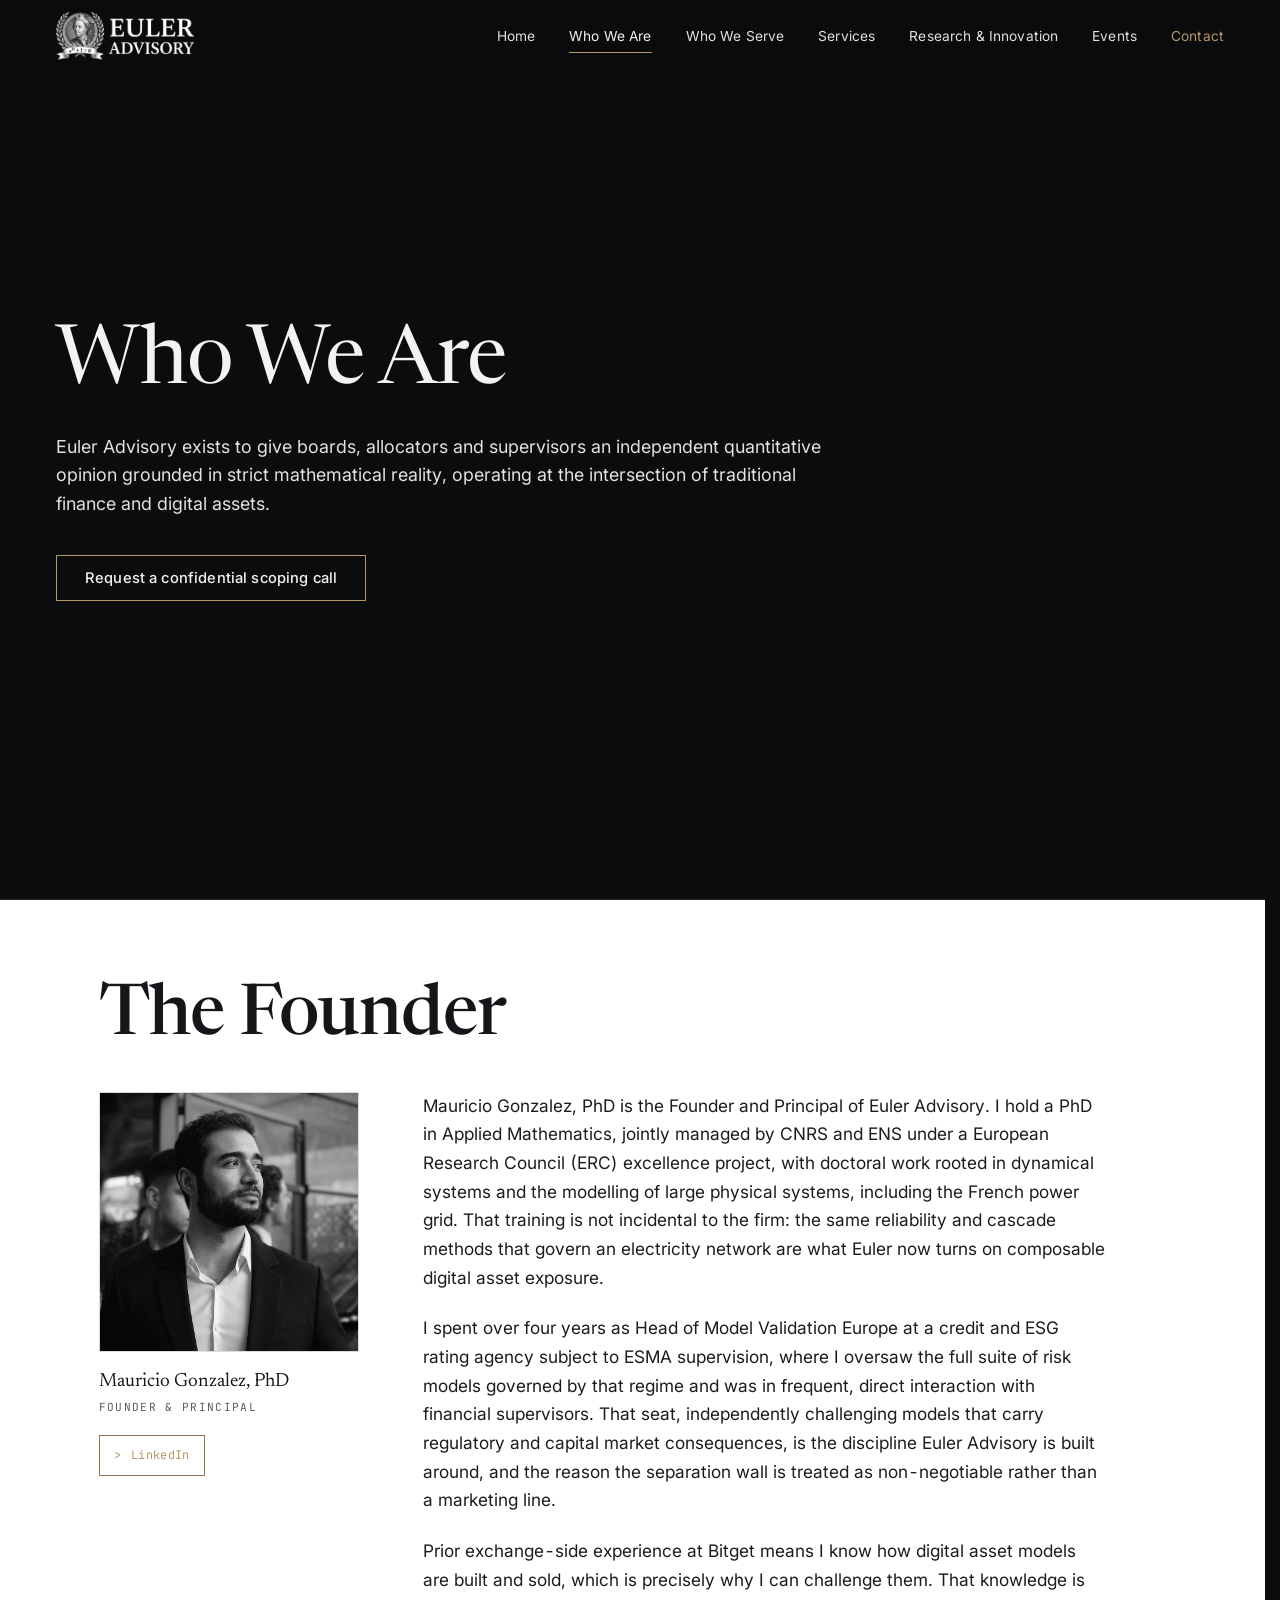
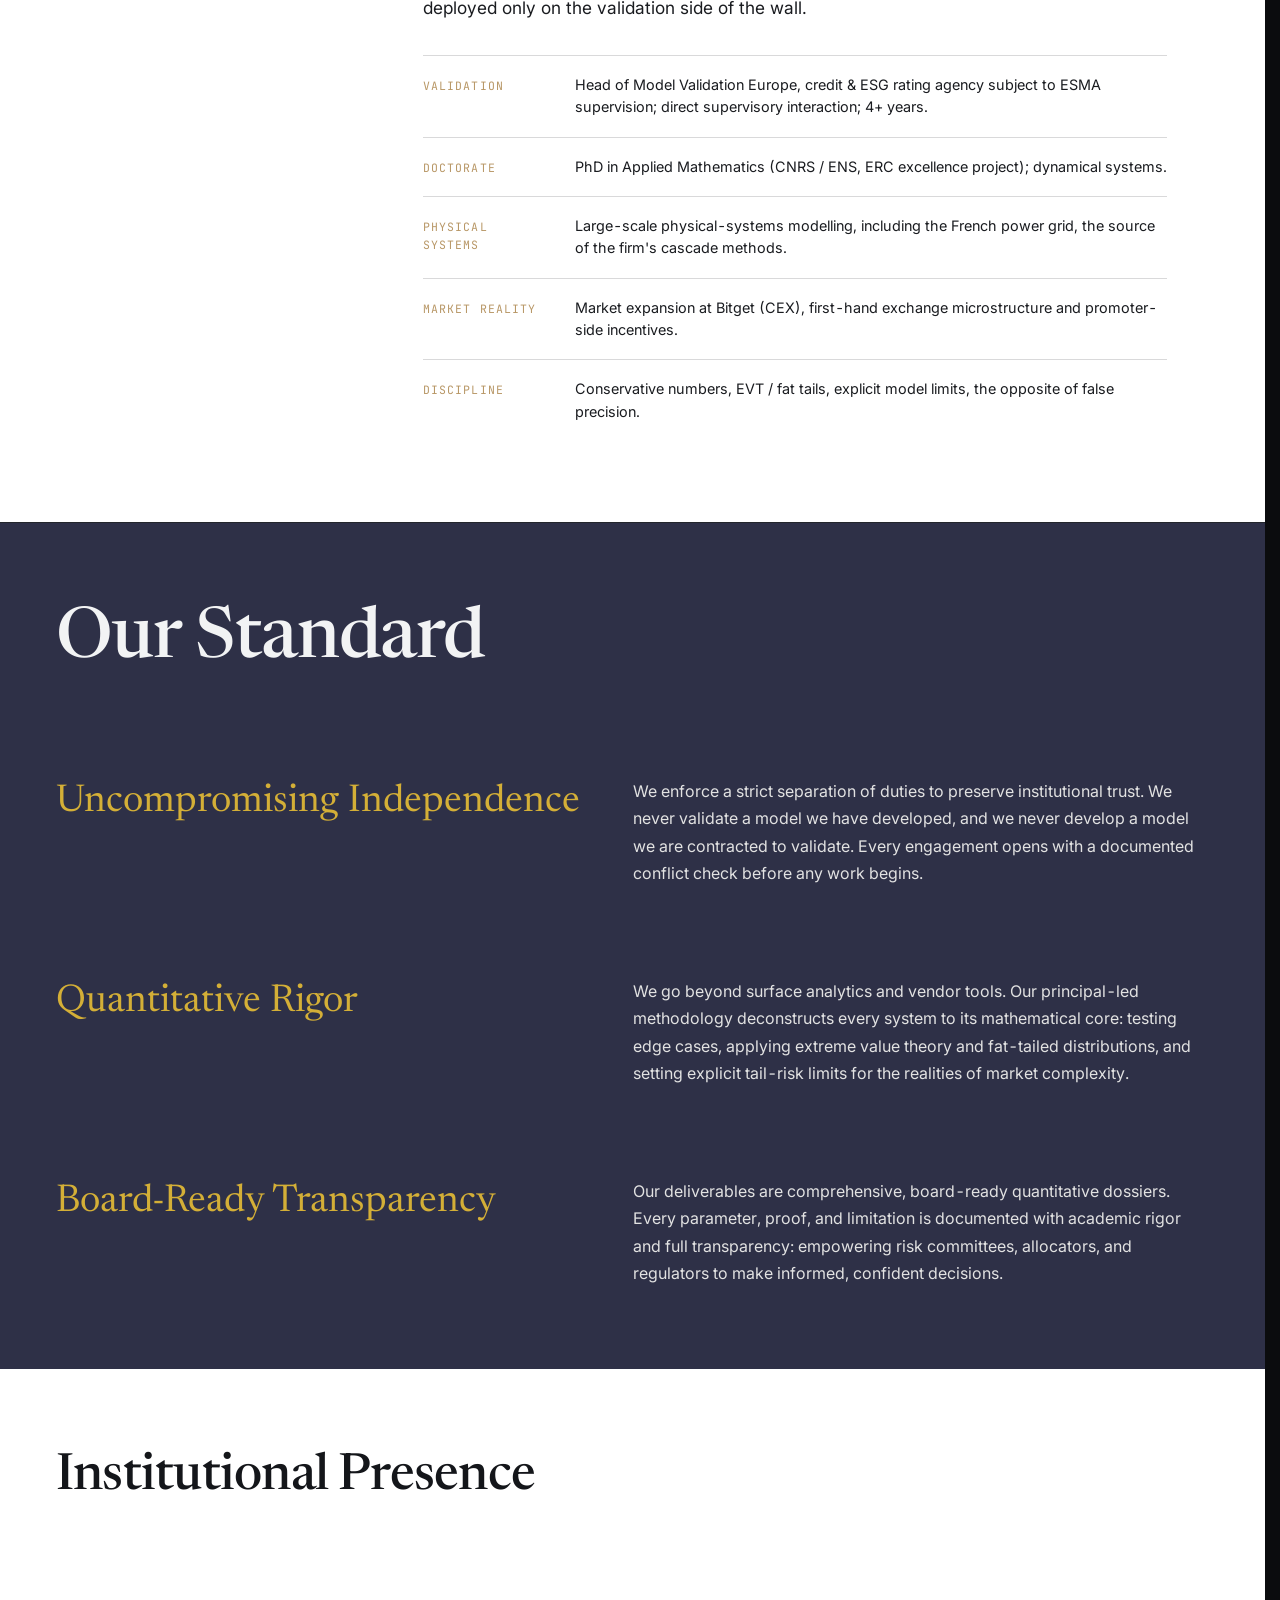
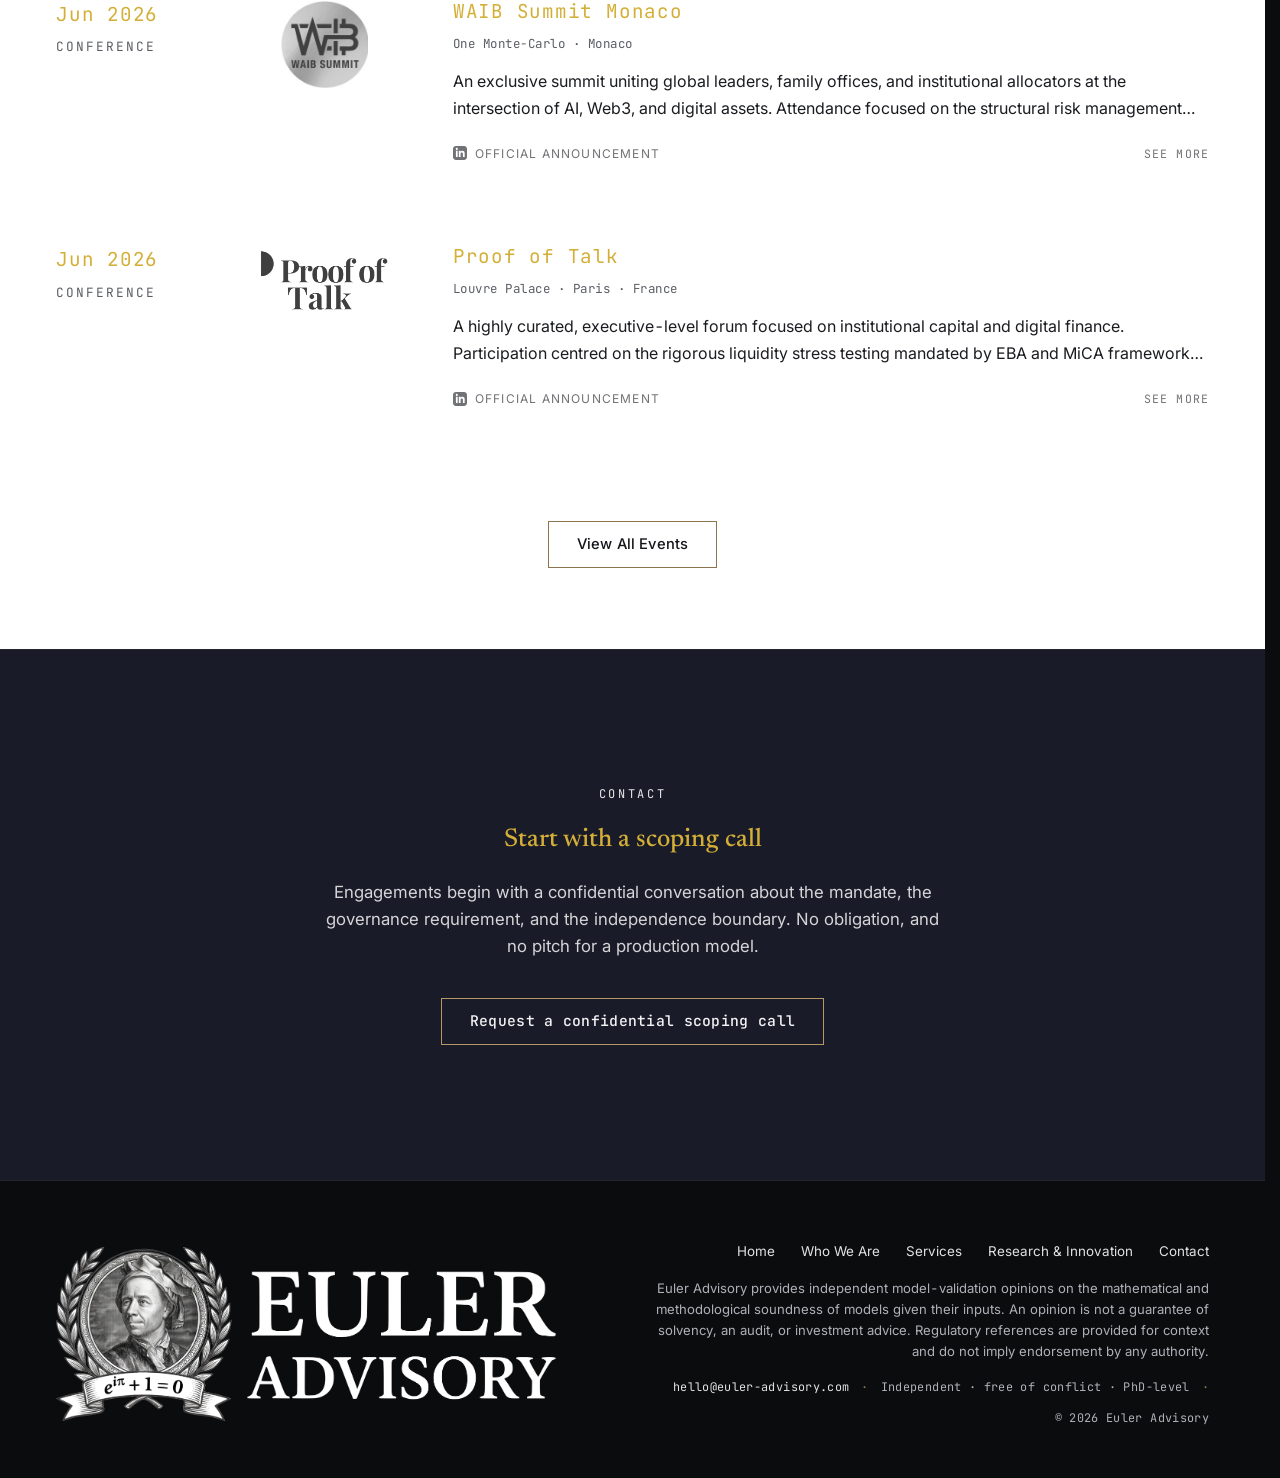
==== about.html @ 1d4953ed "V55" ====
<!DOCTYPE html>
<html lang="en">
<head>
<meta charset="UTF-8" />
<meta name="viewport" content="width=device-width, initial-scale=1.0" />
<title>Who we are | Euler Advisory</title>
<meta name="description" content="Euler Advisory bridges traditional-finance risk discipline with digital-asset infrastructure through uncompromised mathematical independence: founder pedigree and the firm's standard of independent model validation." />
<meta name="robots" content="index, follow" />
<link rel="canonical" href="https://euler-advisory.com/about.html" />
<meta property="og:type" content="website" />
<meta property="og:title" content="Who we are | Euler Advisory" />
<meta property="og:description" content="TradFi risk discipline meets digital-asset infrastructure, through uncompromised mathematical independence." />
<meta property="og:url" content="https://euler-advisory.com/about.html" />
<meta property="og:site_name" content="Euler Advisory" />

<link rel="preconnect" href="https://fonts.googleapis.com" />
<link rel="preconnect" href="https://fonts.gstatic.com" crossorigin />
<link href="https://fonts.googleapis.com/css2?family=Newsreader:ital,opsz,wght@0,6..72,400;0,6..72,500;1,6..72,400&family=Inter:wght@400;500;600&family=JetBrains+Mono:wght@400;500&display=swap" rel="stylesheet" />
<link rel="icon" href="Images/Euler_Advisory_Logo.png" type="image/png" />
<link rel="stylesheet" href="styles.css" />
</head>
<body>

<!-- ============================ HEADER / NAV ============================ -->
<header class="site-header" id="top">
  <div class="container header-inner">
    <a class="brand" href="index.html" aria-label="Euler Advisory home">
      <img class="brand-logo" src="Images/Euler_Advisory_Logo_4black.png" alt="Euler Advisory" />
    </a>
    <nav class="site-nav" aria-label="Primary">
      <a href="index.html">Home</a>
      <div class="nav-item has-dropdown">
        <a href="about.html" class="is-active" aria-haspopup="true">Who We Are</a>
        <div class="nav-dropdown" role="menu">
          <a href="about.html#founder" role="menuitem">The Founder</a>
          <a href="about.html#euler-standard" role="menuitem">Our Standard</a>
          <a href="about.html#presence" role="menuitem">Institutional Presence</a>
        </div>
      </div>
      <a href="who-we-serve.html">Who We Serve</a>
      <div class="nav-item has-dropdown">
        <a href="services.html" aria-haspopup="true">Services</a>
        <div class="nav-dropdown" role="menu">
          <a href="services.html#institutional-risk-validation" role="menuitem">Institutional Risk &amp; Validation</a>
          <a href="services.html#digital-asset-engineering" role="menuitem">Digital Asset Engineering &amp; Due Diligence</a>
          <a href="digital-asset-architecture.html" role="menuitem">You're Raising Capital</a>
          <a href="quantitative-due-diligence.html" role="menuitem">You're Allocating Capital</a>
          <a href="regulatory-supervision.html" role="menuitem">You're Supervising &amp; Regulating</a>
        </div>
      </div>
      <div class="nav-item has-dropdown">
        <a href="research.html" aria-haspopup="true">Research &amp; Innovation</a>
        <div class="nav-dropdown" role="menu">
          <a href="research.html#research-areas" role="menuitem">Research Areas</a>
          <a href="research.html#rd-commitment" role="menuitem">Institutional R&amp;D Commitment</a>
          <a href="research.html#pipeline" role="menuitem">Ongoing Research</a>
          <a href="research.html#engagements" role="menuitem">Workshops, Lectures and Talks</a>
        </div>
      </div>
      <a href="all-sessions.html">Events</a>
      <a href="index.html#contact" class="nav-cta">Contact</a>
    </nav>
    <button class="nav-toggle" aria-label="Open menu" aria-expanded="false" aria-controls="mobile-nav">
      <span></span><span></span><span></span>
    </button>
  </div>
  <nav class="mobile-nav" id="mobile-nav" aria-label="Mobile">
    <a href="index.html">Home</a>
    <a href="about.html">Who We Are</a>
    <a class="mobile-sub" href="about.html#founder">The Founder</a>
    <a class="mobile-sub" href="about.html#euler-standard">Our Standard</a>
    <a class="mobile-sub" href="about.html#presence">Institutional Presence</a>
    <a href="who-we-serve.html">Who We Serve</a>
    <a href="services.html">Services</a>
    <a class="mobile-sub" href="services.html#institutional-risk-validation">Institutional Risk &amp; Validation</a>
    <a class="mobile-sub" href="services.html#digital-asset-engineering">Digital Asset Engineering &amp; Due Diligence</a>
    <a class="mobile-sub" href="digital-asset-architecture.html">You're Raising Capital</a>
    <a class="mobile-sub" href="quantitative-due-diligence.html">You're Allocating Capital</a>
    <a class="mobile-sub" href="regulatory-supervision.html">You're Supervising &amp; Regulating</a>
    <a href="research.html">Research &amp; Innovation</a>
    <a class="mobile-sub" href="research.html#research-areas">Research Areas</a>
    <a class="mobile-sub" href="research.html#rd-commitment">Institutional R&amp;D Commitment</a>
    <a class="mobile-sub" href="research.html#pipeline">Ongoing Research</a>
    <a class="mobile-sub" href="research.html#engagements">Workshops, Lectures and Talks</a>
    <a href="all-sessions.html">Events</a>
    <a href="index.html#contact">Contact</a>
  </nav>
</header>

<main>

  <!-- ============================ PAGE HERO ============================ -->
  <section class="page-hero">
    <div class="page-hero-surface" aria-hidden="true"></div>
    <div class="container">
      <h1 class="reveal">Who We Are</h1>
      <p class="page-sub reveal">
        Euler Advisory exists to give boards, allocators and supervisors an independent quantitative opinion
        grounded in strict mathematical reality, operating at the intersection of traditional finance and digital assets.
      </p>
      <div class="hero-actions reveal"><a href="#contact" class="btn btn-primary">Request a confidential scoping call</a></div>
    </div>
  </section>

  <!-- ============================ SECTION: THE FOUNDER (promoted directly beneath hero) ============================ -->
  <section class="section" id="founder">
    <div class="container">
      <h2 class="section-title reveal" style="margin-bottom: clamp(30px,4vh,48px);">The Founder</h2>
      <div class="founder-layout">
        <aside class="founder-portrait reveal">
          <img class="founder-photo" src="Images/Founder.jpg" alt="Mauricio Gonzalez, PhD, Founder and Principal of Euler Advisory" />
          <p class="founder-portrait-name">Mauricio Gonzalez, PhD</p>
          <p class="founder-portrait-role">Founder &amp; Principal</p>
          <a class="terminal-link" href="#linkedin" aria-label="LinkedIn profile, placeholder, replace with the real URL"><span class="tl-caret">&gt;</span> LinkedIn</a>
        </aside>
        <div class="founder-narrative">
          <p class="founder-text reveal">
            Mauricio Gonzalez, PhD is the Founder and Principal of Euler Advisory. I hold a PhD in Applied
            Mathematics, jointly managed by CNRS and ENS under a European Research Council (ERC) excellence
            project, with doctoral work rooted in dynamical systems and the modelling of large physical
            systems, including the French power grid. That training is not incidental to the firm: the same
            reliability and cascade methods that govern an electricity network are what Euler now turns on
            composable digital asset exposure.
          </p>
          <p class="founder-text reveal">
            I spent over four years as Head of Model Validation Europe at a credit and ESG rating agency
            subject to ESMA supervision, where I oversaw the full suite of risk models governed by that regime
            and was in frequent, direct interaction with financial supervisors. That seat, independently
            challenging models that carry regulatory and capital market consequences, is the discipline Euler
            Advisory is built around, and the reason the separation wall is treated as non-negotiable rather
            than a marketing line.
          </p>
          <p class="founder-text reveal">
            Prior exchange-side experience at Bitget means I know how digital asset models are built and sold,
            which is precisely why I can challenge them. That knowledge is deployed only on the validation
            side of the wall.
          </p>
          <ul class="cv reveal" aria-label="Founder credentials">
          <li><span class="cv-key">Validation</span><span class="cv-val">Head of Model Validation Europe, credit &amp; ESG rating agency subject to ESMA supervision; direct supervisory interaction; 4+ years.</span></li>
          <li><span class="cv-key">Doctorate</span><span class="cv-val">PhD in Applied Mathematics (CNRS / ENS, ERC excellence project); dynamical systems.</span></li>
          <li><span class="cv-key">Physical systems</span><span class="cv-val">Large-scale physical-systems modelling, including the French power grid, the source of the firm's cascade methods.</span></li>
          <li><span class="cv-key">Market reality</span><span class="cv-val">Market expansion at Bitget (CEX), first-hand exchange microstructure and promoter-side incentives.</span></li>
          <li><span class="cv-key">Discipline</span><span class="cv-val">Conservative numbers, EVT / fat tails, explicit model limits, the opposite of false precision.</span></li>
          </ul>
        </div>
      </div>
    </div>
  </section>

  <!-- ============================ SECTION: THE EULER STANDARD ============================ -->
  <section class="section" id="euler-standard" style="border-top: 1px solid var(--c-line);">
    <div class="container">
      <h2 class="section-title reveal">Our Standard</h2>
      <div class="es-steps reveal">
        <div class="es-step">
          <h3 class="es-title">Uncompromising Independence</h3>
          <p class="es-text">We enforce a strict separation of duties to preserve institutional trust. We never validate a model we have developed, and we never develop a model we are contracted to validate. Every engagement opens with a documented conflict check before any work begins.</p>
        </div>
        <div class="es-step">
          <h3 class="es-title">Quantitative Rigor</h3>
          <p class="es-text">We go beyond surface analytics and vendor tools. Our principal-led methodology deconstructs every system to its mathematical core: testing edge cases, applying extreme value theory and fat-tailed distributions, and setting explicit tail-risk limits for the realities of market complexity.</p>
        </div>
        <div class="es-step">
          <h3 class="es-title">Board-Ready Transparency</h3>
          <p class="es-text">Our deliverables are comprehensive, board-ready quantitative dossiers. Every parameter, proof, and limitation is documented with academic rigor and full transparency: empowering risk committees, allocators, and regulators to make informed, confident decisions.</p>
        </div>
      </div>
    </div>
  </section>

  <!-- ============================ SECTION: INSTITUTIONAL PRESENCE (preview: newest 2) ============================ -->
  <section class="section eng-compact" id="presence">
    <div class="container">
      <h2 class="section-title reveal" style="margin-bottom: clamp(40px,6vh,64px);">Institutional Presence</h2>
      <div class="eng-rows" style="margin-top: 0;">

        <div class="eng-row reveal">
          <div class="eng-meta">
            <span class="eng-date">Jun 2026</span>
            <span class="eng-type">Conference</span>
          </div>
          <span class="eng-logo-cell" data-fallback="WAIB Summit Monaco"><img class="eng-logo logo-waib" src="./Logos/WAIB_Summit_Monaco.jpg" alt="WAIB Summit Monaco" loading="lazy" /></span>
          <div class="eng-content">
            <h3 class="eng-title--date">WAIB Summit Monaco</h3>
            <p class="eng-venue">One Monte-Carlo · Monaco</p>
            <p class="eng-role clamp-text" id="pres-desc-1">An exclusive summit uniting global leaders, family offices, and institutional allocators at the intersection of AI, Web3, and digital assets. Attendance focused on the structural risk management necessary for institutional scaling, specifically highlighting the requirement for quantitatively sound, independent model validation across tokenised RWAs and stablecoins.</p>
            <div class="eng-actions" style="display: flex; justify-content: space-between; align-items: center; margin-top: 12px;">
              <a href="https://www.linkedin.com/posts/activity-7469629305988308992-GCFx?utm_source=share&amp;utm_medium=member_desktop&amp;rcm=ACoAABTjXt4BngpAM8uMmPIQF9twSZlRTLizKBw" target="_blank" rel="noopener noreferrer" style="display: inline-flex; align-items: center; gap: 8px; font-size: 0.75rem; text-transform: uppercase; letter-spacing: 0.1em; opacity: 0.6; text-decoration: none; transition: opacity 0.2s;" onmouseover="this.style.opacity='1'" onmouseout="this.style.opacity='0.6'">
                <svg xmlns="http://www.w3.org/2000/svg" width="14" height="14" viewBox="0 0 24 24" fill="currentColor">
                  <path d="M19 0h-14c-2.761 0-5 2.239-5 5v14c0 2.761 2.239 5 5 5h14c2.762 0 5-2.239 5-5v-14c0-2.761-2.238-5-5-5zm-11 19h-3v-11h3v11zm-1.5-12.268c-.966 0-1.75-.79-1.75-1.764s.784-1.764 1.75-1.764 1.75.79 1.75 1.764-.783 1.764-1.75 1.764zm13.5 12.268h-3v-5.604c0-3.368-4-3.113-4 0v5.604h-3v-11h3v1.765c1.396-2.586 7-2.777 7 2.476v6.759z"/>
                </svg>
                Official Announcement
              </a>
              <button class="clamp-toggle" type="button" aria-controls="pres-desc-1" aria-expanded="false">See more</button>
            </div>
          </div>
        </div>

        <div class="eng-row reveal">
          <div class="eng-meta">
            <span class="eng-date">Jun 2026</span>
            <span class="eng-type">Conference</span>
          </div>
          <span class="eng-logo-cell" data-fallback="Proof of Talk"><img class="eng-logo logo-pot" src="./Logos/ProofOfTalk.webp" alt="Proof of Talk" loading="lazy" /></span>
          <div class="eng-content">
            <h3 class="eng-title--date">Proof of Talk</h3>
            <p class="eng-venue">Louvre Palace · Paris · France</p>
            <p class="eng-role clamp-text" id="pres-desc-2">A highly curated, executive-level forum focused on institutional capital and digital finance. Participation centred on the rigorous liquidity stress testing mandated by EBA and MiCA frameworks, highlighting the mathematical necessity of proving collateral pool resilience against idiosyncratic bank runs and counterparty defaults.</p>
            <div class="eng-actions" style="display: flex; justify-content: space-between; align-items: center; margin-top: 12px;">
              <a href="https://www.linkedin.com/posts/activity-7460305660774240256-JaU1?utm_source=share&amp;utm_medium=member_desktop&amp;rcm=ACoAABTjXt4BngpAM8uMmPIQF9twSZlRTLizKBw" target="_blank" rel="noopener noreferrer" style="display: inline-flex; align-items: center; gap: 8px; font-size: 0.75rem; text-transform: uppercase; letter-spacing: 0.1em; opacity: 0.6; text-decoration: none; transition: opacity 0.2s;" onmouseover="this.style.opacity='1'" onmouseout="this.style.opacity='0.6'">
                <svg xmlns="http://www.w3.org/2000/svg" width="14" height="14" viewBox="0 0 24 24" fill="currentColor">
                  <path d="M19 0h-14c-2.761 0-5 2.239-5 5v14c0 2.761 2.239 5 5 5h14c2.762 0 5-2.239 5-5v-14c0-2.761-2.238-5-5-5zm-11 19h-3v-11h3v11zm-1.5-12.268c-.966 0-1.75-.79-1.75-1.764s.784-1.764 1.75-1.764 1.75.79 1.75 1.764-.783 1.764-1.75 1.764zm13.5 12.268h-3v-5.604c0-3.368-4-3.113-4 0v5.604h-3v-11h3v1.765c1.396-2.586 7-2.777 7 2.476v6.759z"/>
                </svg>
                Official Announcement
              </a>
              <button class="clamp-toggle" type="button" aria-controls="pres-desc-2" aria-expanded="false">See more</button>
            </div>
          </div>
        </div>

      </div>

      <!-- CTA to the full institutional-presence archive -->
      <div class="sessions-cta reveal">
        <a href="all-sessions.html" class="btn btn-outline">View All Events</a>
      </div>
    </div>
  </section>

  <!-- ============================ CTA ============================ -->
  <section class="section contact" id="contact">
    <div class="contact-surface" aria-hidden="true"></div>
    <div class="container contact-inner">
      <p class="section-kicker reveal" style="text-align:center;">Contact</p>
      <h2 class="contact-title reveal">Start with a scoping call</h2>
      <p class="contact-lede reveal">
        Engagements begin with a confidential conversation about the mandate, the governance requirement,
        and the independence boundary. No obligation, and no pitch for a production model.
      </p>
      <a href="#booking-link" class="btn btn-primary contact-btn reveal">Request a confidential scoping call</a>
    </div>
  </section>

</main>

<!-- ============================ FOOTER ============================ -->
<footer class="site-footer">
  <div class="container footer-inner">
    <div class="footer-logo">
      <img class="footer-logo-img" src="Images/Euler_Advisory_Logo_4black.png" alt="Euler Advisory" />
    </div>
    <div class="footer-text">
    <nav class="footer-nav" aria-label="Footer">
      <a href="index.html">Home</a>
      <a href="about.html">Who We Are</a>
      <a href="services.html">Services</a>
      <a href="research.html">Research &amp; Innovation</a>
      <a href="index.html#contact">Contact</a>
    </nav>
    <p class="footer-statement">
      Euler Advisory provides independent model-validation opinions on the mathematical and methodological
      soundness of models given their inputs. An opinion is not a guarantee of solvency, an audit, or investment
      advice. Regulatory references are provided for context and do not imply endorsement by any authority.
    </p>
    <p class="footer-meta">
      <a href="mailto:hello@euler-advisory.com">hello@euler-advisory.com</a>
      <span class="dot">·</span><span>Independent · free of conflict · PhD-level</span>
      <span class="dot">·</span><span>© 2026 Euler Advisory</span>
    </p>
    </div>
  </div>
</footer>

<script src="script.js"></script>
</body>
</html>
---- styles.css ----
/* =====================================================================
   EULER ADVISORY — styles.css  (multi-page)
   Shared across index.html (executive narrative) and services.html
   (quantitative deep dive). "Quiet luxury meets academic rigour."

   Single surface: charcoal #0B0C0E throughout — NO light/dark intercalation.
   Raised cards sit a few values above the surface; full-bleed sections never do.
   Transitional serif display · geometric sans body · desaturated bronze ·
   sage ring-fenced to climate · tabular lining figures on all data.
   ===================================================================== */

/* ----------------------------- DESIGN TOKENS ----------------------------- */
:root {
  --c-bg:        #0B0C0E;   /* the single charcoal surface */
  --c-bg-raise:  #111317;   /* raised flat card */
  --c-bg-raise2: #15181D;   /* nested / hover */
  --c-line:      #23262C;   /* structural hairline */
  --c-line-soft: #1A1D22;

  --c-ink:       #F2F3F4;   /* primary   ~16.3:1 on bg */
  --c-ink-2:     #E2E2E2;   /* body — crisp off-white per accessibility audit ~13.6:1 */
  --c-ink-3:     #AEB2B8;   /* meta / small-caps — lifted so labels never dim ~7.0:1 */

  --c-bronze:    #B89766;   /* accent — hairlines + key metrics */
  --c-bronze-dk: #8C744E;
  --c-bronze-tn: rgba(184, 151, 102, 0.14);
  --c-gold:      #D4AF37;   /* premium metallic gold — feature titles/links */

  --c-sage:      #AEB79C;   /* climate vertical only */
  --c-sage-line: #8F9779;
  --c-sage-tn:   rgba(143, 151, 121, 0.16);

  /* Homepage curtain-reveal palette (off-brand colourway, homepage only) */
  --c-offwhite:  #FAFAFA;   /* About + Solutions curtain surface */
  --c-keppel:    #3BBA9C;   /* mint accent — curtain edge + card buttons + link hover */
  --c-keppel-lt: #5AD8BA;   /* brighter mint for hover "light up" */
  --c-gunmetal:  #2E3047;   /* large display text on off-white; Sharpened Banner block */
  --c-rhythm:    #707793;   /* muted body / directory links on off-white */
  --c-arsenic:   #3C3F58;   /* service-card base */
  --c-outerspc:  #43455C;   /* service-card top of gradient */

  --spacing-x:   clamp(4rem, 8vw, 8rem);   /* consistent section inset / right thesis boundary */
  --edge-padding: var(--gutter);           /* = the page's left margin (gutter) — reused for hero bottom + thesis padding */

  --f-serif: "Newsreader", Georgia, "Times New Roman", serif;
  --f-sans:  "Inter", -apple-system, BlinkMacSystemFont, "Segoe UI", sans-serif;
  --f-mono:  "JetBrains Mono", ui-monospace, "SF Mono", Menlo, monospace;

  --num: "tnum" 1, "lnum" 1;

  --maxw: 1180px;
  --gutter: clamp(20px, 5vw, 56px);
  /* MACRO dark space — heavy vertical rhythm for the executive read */
  --section-y: clamp(96px, 15vh, 200px);
  --ease: cubic-bezier(0.22, 0.61, 0.36, 1);
}

/* ----------------------------- RESET / BASE ----------------------------- */
*, *::before, *::after { box-sizing: border-box; }
html { scroll-behavior: smooth; -webkit-text-size-adjust: 100%; scroll-padding-top: 110px; scrollbar-gutter: stable; }   /* offset = fixed header height (96px) + buffer; reserve scrollbar space */
@media (prefers-reduced-motion: reduce) { html { scroll-behavior: auto; } }

body {
  margin: 0;
  background: var(--c-bg);
  color: var(--c-ink);
  font-family: var(--f-sans);
  font-feature-settings: var(--num);
  font-variant-numeric: tabular-nums lining-nums;
  font-size: 16px;
  line-height: 1.6;
  -webkit-font-smoothing: antialiased;
  text-rendering: optimizeLegibility;
  overflow-x: hidden;
}

h1, h2, h3, h4 { margin: 0; font-weight: 400; }
p { margin: 0; }
ul, ol { margin: 0; padding: 0; list-style: none; }
a { color: inherit; text-decoration: none; }
::selection { background: var(--c-bronze); color: #0B0C0E; }

.container { width: 100%; max-width: var(--maxw); margin: 0 auto; padding: 0 var(--gutter); }
/* Centered, readable column — capped at 65ch per the executive-narrative brief */
.measure  { max-width: 65ch; margin-inline: auto; }
.measure-wide { max-width: 80ch; margin-inline: auto; }

.section { padding: var(--section-y) 0; position: relative; }
.section--tight { padding: clamp(64px, 9vh, 120px) 0; }

/* Section furniture */
.section-kicker {
  font-family: var(--f-mono); font-size: 12px; letter-spacing: 0.22em;
  text-transform: uppercase; color: var(--c-bronze); margin-bottom: 22px;
}
.section-title {
  font-family: var(--f-serif);
  font-size: clamp(1.8rem, 3.6vw, 2.9rem);
  line-height: 1.16; letter-spacing: -0.01em; color: var(--c-ink);
}
.section-lede {
  font-size: clamp(1.02rem, 1.4vw, 1.16rem); color: var(--c-ink-2);
  line-height: 1.6; margin-top: 24px;
}

/* ----------------------------- BUTTONS ----------------------------- */
.btn {
  display: inline-flex; align-items: center; gap: 10px;
  font-family: var(--f-sans); font-size: 0.92rem; font-weight: 500; letter-spacing: 0.01em; line-height: 1;
  padding: 15px 28px; border: 1px solid var(--c-line);   /* height = 0.92rem + 30px padding + 2px border */
  transition: border-color .45s var(--ease), color .45s var(--ease), background .45s var(--ease);
  cursor: pointer;
}
.btn-primary { background: transparent; color: var(--c-ink); border-color: var(--c-bronze); }
.btn-primary:hover { background: var(--c-bronze-tn); border-color: var(--c-bronze); color: #fff; }
.btn-ghost { background: transparent; color: var(--c-ink-2); }
.btn-ghost:hover { color: var(--c-ink); border-color: var(--c-bronze-dk); }
/* Outline button for light surfaces (dark ink, bronze hairline) */
.btn-outline { background: transparent; color: #14161A; border-color: var(--c-bronze-dk); }
.btn-outline:hover { background: var(--c-bronze-tn); border-color: var(--c-bronze); color: #14161A; }
.btn .arrow { font-family: var(--f-mono); transition: transform .35s var(--ease); }
.btn:hover .arrow { transform: translateX(4px); }

/* Severe, monospaced terminal-style action link (not a body link) */
.link-quiet {
  font-family: var(--f-mono); font-size: 0.72rem; letter-spacing: 0.14em;
  text-transform: uppercase; color: var(--c-bronze);
  display: inline-flex; align-items: center; gap: 8px;
}
.link-quiet .arrow { transition: transform .35s var(--ease); }
.link-quiet:hover { color: #fff; }
.link-quiet:hover .arrow { transform: translateX(4px); }

/* ----------------------------- HEADER / NAV ----------------------------- */
.site-header {
  position: fixed; inset: 0 0 auto 0; z-index: 50;
  background: rgba(11, 12, 14, 0.72);
  backdrop-filter: blur(14px); -webkit-backdrop-filter: blur(14px);
  border-bottom: 1px solid transparent;
  transition: border-color .4s var(--ease), background .4s var(--ease);
}
.site-header.scrolled { border-bottom-color: var(--c-line); background: rgba(11,12,14,0.9); }
/* Header spans full width (not the centred 1180 container) so the logo sits on
   the same left-gutter guide as the Hero H1, and the nav is flush to the right
   gutter at the mirror distance. */
.site-header .container { max-width: none; }
.header-inner { display: flex; align-items: center; justify-content: space-between; height: 72px; }   /* vertical padding halved (was 96px): 12px above/below the 48px logo */
/* Links flush right; adding Home on sub-pages expands them leftward. */
.site-nav { justify-content: flex-end; }

.brand { display: flex; align-items: center; gap: 10px; }
.brand-logo { max-height: 48px; width: auto; display: block; }   /* scaled down to fit the sleeker header */
.brand-mark { font-family: var(--f-serif); font-size: 1.45rem; color: var(--c-bronze); line-height: 1; }
.brand-name { font-family: var(--f-serif); font-size: 1.18rem; letter-spacing: 0.01em; color: var(--c-ink); }
.brand-thin { color: var(--c-ink-2); }

.site-nav { display: flex; align-items: center; gap: 34px; }
.site-nav a { font-size: 0.86rem; color: var(--c-ink-2); letter-spacing: 0.01em; position: relative; padding: 4px 0; transition: color .35s var(--ease); }
.site-nav a::after { content: ""; position: absolute; left: 0; bottom: -2px; height: 1px; width: 0; background: var(--c-bronze); transition: width .4s var(--ease); }
.site-nav a:hover { color: var(--c-ink); }
.site-nav a:hover::after { width: 100%; }
.site-nav a.is-active { color: var(--c-ink); }
.site-nav a.is-active::after { width: 100%; }
.nav-cta { color: var(--c-bronze) !important; }
/* ---- Hover/focus dropdown submenus (desktop) ---- */
.nav-item { position: relative; display: inline-flex; align-items: center; }
.nav-dropdown {
  position: absolute; top: calc(100% + 12px); right: 0; min-width: 234px;
  background: rgba(11, 12, 14, 0.975); border: 1px solid var(--c-line);
  padding: 8px 0; display: flex; flex-direction: column;
  opacity: 0; visibility: hidden; transform: translateY(-6px);
  transition: opacity .26s var(--ease), transform .26s var(--ease), visibility .26s var(--ease);
  z-index: 60; box-shadow: 0 18px 44px rgba(0, 0, 0, 0.45);
}
.nav-dropdown::before { content: ""; position: absolute; top: -12px; left: 0; right: 0; height: 12px; }   /* hover bridge */
.nav-item:hover .nav-dropdown,
.nav-item:focus-within .nav-dropdown { opacity: 1; visibility: visible; transform: translateY(0); }
.nav-dropdown a { padding: 9px 20px; font-size: 0.82rem; color: var(--c-ink-2); white-space: nowrap; transition: color .25s var(--ease), background .25s var(--ease); }
.nav-dropdown a::after { display: none; }   /* no underline-grow inside the panel */
.nav-dropdown a:hover { color: var(--c-gold); background: var(--c-bg-raise); }

.nav-toggle { display: none; flex-direction: column; gap: 5px; background: none; border: 0; cursor: pointer; padding: 6px; }
.nav-toggle span { width: 24px; height: 1.5px; background: var(--c-ink); transition: transform .35s var(--ease), opacity .35s; }
.mobile-nav { display: none; flex-direction: column; padding: 8px var(--gutter) 22px; border-bottom: 1px solid var(--c-line); background: rgba(11,12,14,0.96); }
.mobile-nav a { padding: 13px 0; color: var(--c-ink-2); border-bottom: 1px solid var(--c-line-soft); font-size: 0.95rem; }
.mobile-nav .mobile-sub { padding: 10px 0 10px 18px; font-size: 0.82rem; color: var(--c-ink-3); }   /* indented sub-items */
.mobile-nav .mobile-sub:hover { color: var(--c-gold); }
.mobile-nav.open { display: flex; }

/* ----------------------------- HERO (index) ----------------------------- */
/* Hero — value proposition vertically centred so it commands the first viewport */
.hero { position: relative; min-height: 100svh; display: flex; flex-direction: column; justify-content: center; padding: 96px 0 72px; overflow: hidden; }
/* Directional scrim — fades dark (left) to clear (right) so the copy reads over the video */
.hero::before { content: ""; position: absolute; inset: 0; z-index: 1; pointer-events: none; background: linear-gradient(100deg, rgba(20, 22, 38, 0.95) 0%, rgba(20, 22, 38, 0.85) 28%, rgba(20, 22, 38, 0.40) 55%, rgba(20, 22, 38, 0.10) 100%); }
#hero .hero-scrim { display: none; }   /* replaced by the directional ::before so the right side stays clear */
.hero-surface {
  position: absolute; inset: 0; z-index: 0;
  background:
    linear-gradient(180deg, rgba(11,12,14,0.55) 0%, rgba(11,12,14,0.78) 55%, var(--c-bg) 100%),
    url("Textured Black Surface.jpg") center/cover no-repeat;
}
.hero-light {
  position: absolute; inset: 0; z-index: 1; pointer-events: none;
  background: radial-gradient(420px circle at var(--mx, 50%) var(--my, 38%), rgba(184,151,102,0.10) 0%, rgba(184,151,102,0.04) 35%, transparent 70%);
}
/* Hero text full-bleed left: strip the container's horizontal centring so the
   block anchors to the true left gutter, leaving the negative space on the right.
   Vertical centring (justify-content on .hero) is retained. */
.hero-inner { position: relative; z-index: 2; text-align: left; max-width: none; margin-left: 0; margin-right: 0; }
#hero .hero-inner {
  max-width: 100%;
  padding-left: clamp(3rem, 5vw, 6rem);
  padding-right: clamp(3rem, 5vw, 6rem);
  margin: 0;
}
.hero-inner .hero-title, .hero-inner .hero-slogan { max-width: 46ch; }
.hero-inner .hero-sub { max-width: 68ch; }   /* wraps the subheadline to exactly two lines */
.hero-slogan strong { font-weight: 600; font-style: italic; }
.eyebrow { font-family: var(--f-mono); font-size: 12px; letter-spacing: 0.26em; text-transform: uppercase; color: var(--c-bronze); margin-bottom: 30px; }
.hero-title { font-family: var(--f-serif); font-weight: 400; font-size: clamp(1.5rem, 4.2vw, 3.8rem); line-height: 1.08; letter-spacing: -0.015em; color: #FFFFFF; }   /* dialled down — elegant, not screaming */
.hero-title .reveal-line { display: block; overflow: hidden; }
.hero-sub { margin-top: 30px; max-width: 60ch; font-size: clamp(1.02rem, 1.5vw, 1.22rem); color: var(--c-ink-2); line-height: 1.55; }

/* Hero value-proposition block (audiences + positioning). Left-aligned, constrained
   to the hero's left column, scales down cleanly on mobile via the clamp + max-width. */
.hero-subtext-container { margin-top: 2rem; margin-bottom: clamp(2rem, 4vh, 2.75rem); max-width: 60ch; font-size: clamp(1rem, 1.35vw, 1.125rem); line-height: 1.6; color: var(--c-ink-2); }
.hero-intro { margin: 0 0 0.5rem; color: var(--c-ink-3); }
.hero-list p { margin: 0; line-height: 1.75; }
.hero-outro { margin: 1rem 0 0; font-weight: 500; letter-spacing: 0.04em; color: #F4F1EA; }
.accent-gold { color: var(--c-gold); font-weight: 600; }   /* brand gold #D4AF37 */
/* Slogan — gold, italic, just below the subheadline */
.hero-slogan { margin-top: 22px; font-family: var(--f-serif); font-style: italic; font-size: clamp(1.05rem, 1.6vw, 1.32rem); color: var(--c-bronze); letter-spacing: 0.01em; }
.hero-actions { display: flex; flex-wrap: wrap; gap: 16px; margin-top: 44px; }

.hero-inline-link {
  color: inherit;
  text-decoration: none;
  transition: color 0.3s ease, border-bottom 0.3s ease;
  border-bottom: 1px solid transparent;
}
.hero-inline-link:hover {
  color: var(--c-gold, #C7A962);
  border-bottom: 1px solid var(--c-gold, #C7A962);
}

/* ---- Hero split: issuer/allocator self-selection, first screen ---- */
.hero-split { display: grid; grid-template-columns: repeat(3, 1fr); gap: clamp(1.25rem, 2.5vw, 2rem); margin-top: auto; max-width: 1300px; }
.hero-split-panel { display: flex; flex-direction: column; gap: 0.85rem; padding: clamp(1.5rem, 2.5vw, 2rem); background: rgba(255,255,255,0.03); border: 1px solid rgba(255,255,255,0.14); text-decoration: none; transition: border-color .3s var(--ease), transform .3s var(--ease), background .3s var(--ease); }
.hero-split-panel:hover { border-color: rgba(212,175,55,0.5); background: rgba(255,255,255,0.05); transform: translateY(-3px); }
.hero-split-label { font-family: var(--f-serif); font-size: clamp(1.15rem, 1.8vw, 1.4rem); font-weight: 500; color: var(--c-gold); text-align: center; }
.hero-split-hook { font-size: clamp(0.92rem, 1.15vw, 1.02rem); line-height: 1.55; color: var(--c-ink-2); }
.hero-split-mech { font-size: 1.02rem; font-weight: 600; line-height: 1.5; color: #FFFFFF; }
.hero-split-mech strong { color: var(--c-gold); font-weight: 700; }
.hero-split-cta { margin-top: auto; padding-top: 0.5rem; font-family: var(--f-mono); font-size: 0.8rem; letter-spacing: 0.05em; color: var(--c-gold); }
@media (max-width: 760px) { .hero-split { grid-template-columns: 1fr; } }

/* ----------------------------- TRUST BAR ----------------------------- */
.trust-bar { border-top: 1px solid var(--c-line); border-bottom: 1px solid var(--c-line); }
.trust-bar-inner { display: flex; align-items: center; justify-content: space-between; gap: 24px; padding: 22px 0; flex-wrap: wrap; }
.trust-credential { font-size: 0.9rem; color: var(--c-ink-2); }
.trust-tags { font-family: var(--f-mono); font-size: 0.74rem; letter-spacing: 0.12em; text-transform: uppercase; color: var(--c-ink-3); display: flex; gap: 12px; align-items: center; }
.trust-tags .dot, .footer-meta .dot { color: var(--c-bronze-dk); }

/* ----------------------------- THE PROBLEM (index) ----------------------------- */
.problem-statement {
  font-family: var(--f-serif);
  font-size: clamp(1.5rem, 3vw, 2.3rem);
  line-height: 1.34; letter-spacing: -0.01em; color: var(--c-ink); text-align: center;
}
.problem-foot { margin-top: 34px; text-align: center; color: var(--c-ink-3); font-size: 0.95rem; }

/* ----------------------------- CHALLENGE & SOLUTION (index) -----------------------------
   Structural two-column rows: serif gold sub-header (left) + body text (right),
   separated by clean horizontal dividers. */
.cs-rows { border-top: 1px solid var(--c-line); }
.cs-row {
  display: grid; grid-template-columns: 1fr 1fr;   /* hard 50/50 split: titles left half, text starts at exactly 50% */
  gap: 0; align-items: start;
  padding: clamp(30px, 4.5vh, 52px) 0;
  border-bottom: 1px solid var(--c-line);
}
.cs-label { font-family: var(--f-serif); font-size: clamp(1.2rem, 1.8vw, 1.55rem); line-height: 1.25; color: var(--c-bronze); }
.cs-body p { font-size: clamp(1rem, 1.25vw, 1.12rem); color: var(--c-ink-2); line-height: 1.72; max-width: none; }

/* ----------------------------- INSIGHTS & RESEARCH (index) ----------------------------- */
.insights-lede {
  font-family: var(--f-serif);
  font-size: clamp(1.35rem, 2.6vw, 1.95rem);
  line-height: 1.42; letter-spacing: -0.005em; color: var(--c-ink); text-align: center;
}
.insights-lede em { font-style: italic; color: var(--c-bronze); }

/* ----------------------------- PILLAR SUMMARY CARDS (index) ----------------------------- */
/* Practice-area cards, side-by-side. Desktop 3-up; tablet 2-up; mobile 1-up. */
.pillar-cards { display: grid; grid-template-columns: repeat(3, 1fr); gap: 20px; align-items: stretch; }
.pillar-card {
  position: relative; background: var(--c-bg-raise);
  padding: clamp(24px, 1.8vw, 34px);
  display: flex; flex-direction: column; min-height: 340px;
  /* Strict hairline border in a low-opacity desaturated bronze for severity */
  border: 1px solid rgba(184, 151, 102, 0.25);
  transition: background .5s var(--ease), border-color .5s var(--ease);
}
.pillar-card:hover { background: var(--c-bg-raise2); border-color: var(--c-bronze-dk); }
/* Pillar 3 — Climate ring-fenced with the muted sage accent */
.pillar-card--climate { border-color: rgba(143, 151, 121, 0.4); }
.pillar-card--climate:hover { border-color: var(--c-sage-line); }
.pillar-card .pc-index { font-family: var(--f-mono); font-size: 0.78rem; letter-spacing: 0.08em; color: var(--c-bronze); margin-bottom: 22px; }
.pillar-card--climate .pc-index { color: var(--c-sage); }
.pillar-card .pc-index { margin-bottom: 18px; }
.pillar-card .pc-title { font-family: var(--f-serif); font-size: clamp(1.3rem, 1.8vw, 1.6rem); line-height: 1.2; color: var(--c-ink); margin-bottom: 18px; }
.pillar-card .pc-summary { font-size: 0.9rem; color: var(--c-ink-2); line-height: 1.58; }
/* Two-paragraph practice-card body; second paragraph leads with bold "How we work:" */
.pillar-card .pc-text { font-size: 0.92rem; color: var(--c-ink-2); line-height: 1.62; margin-bottom: 16px; }
.pillar-card .pc-text strong { color: var(--c-ink); font-weight: 600; }
.pillar-card .pc-cta { margin-top: auto; padding-top: 30px; }

/* ----------------------------- LOGO GRIDS (pedigree + ecosystem) ----------------------------- */
.logo-block { margin-top: clamp(44px, 6vh, 76px); }
.logo-block:first-of-type { margin-top: 0; }
.logo-block-label { font-family: var(--f-mono); font-size: 0.7rem; letter-spacing: 0.18em; text-transform: uppercase; color: var(--c-bronze); margin-bottom: 26px; padding-bottom: 14px; border-bottom: 1px solid var(--c-line); }
.logo-grid { display: grid; gap: 1px; background: var(--c-line); border: 1px solid var(--c-line); }
.logo-grid-academic { grid-template-columns: repeat(5, 1fr); }
.logo-grid-ecosystem { grid-template-columns: repeat(7, 1fr); }
.logo-cell { background: var(--c-bg-raise); aspect-ratio: 16 / 9; display: flex; align-items: center; justify-content: center; padding: 22px; position: relative; transition: background .4s var(--ease); }
.logo-cell:hover { background: var(--c-bg-raise2); }
.logo-cell img {
  max-width: 100%; max-height: 100%; width: auto; height: auto; object-fit: contain;
  filter: grayscale(1) invert(1) brightness(1.04);
  opacity: 0.6;                 /* monochrome, 60% per brief */
  transition: opacity .4s var(--ease);
}
.logo-cell:hover img { opacity: 0.95; }
/* Ecosystem logos are simple wordmarks/icons of mixed ink polarity; a uniform
   silhouette keeps every mark legible (plain invert drops the light ones). */
.logo-grid-ecosystem .logo-cell img { filter: grayscale(1) brightness(0) invert(0.82); }
/* Typographic fallback if a logo file is ever missing (JS adds .logo-missing). */
.logo-cell.logo-missing img { display: none; }
.logo-cell.logo-missing::after { content: attr(data-fallback); font-family: var(--f-serif); font-size: 0.92rem; line-height: 1.2; color: var(--c-ink-3); text-align: center; }

/* ----------------------------- ABOUT / FOUNDER (index #about) ----------------------------- */
.founder { display: grid; grid-template-columns: 1fr 1fr; gap: clamp(40px, 6vw, 90px); align-items: start; margin-bottom: clamp(56px, 8vh, 100px); }
.founder-name { font-family: var(--f-serif); font-size: clamp(1.6rem, 2.8vw, 2.1rem); color: var(--c-ink); line-height: 1.15; }
.founder-role { color: var(--c-ink-3); font-size: 0.6em; }
.founder-text { margin-top: 22px; font-size: clamp(1rem, 1.35vw, 1.1rem); color: var(--c-ink-2); line-height: 1.66; max-width: 62ch; }
.cv { display: flex; flex-direction: column; }
.cv li { display: grid; grid-template-columns: 130px 1fr; gap: 22px; padding: 18px 0; border-top: 1px solid var(--c-line); }
.cv-key { font-family: var(--f-mono); font-size: 0.72rem; letter-spacing: 0.1em; text-transform: uppercase; color: var(--c-bronze); padding-top: 3px; }
.cv-val { font-size: 0.9rem; color: var(--c-ink-2); line-height: 1.55; }

/* ----------------------------- ALLIANCES split ----------------------------- */
.alliance-split { display: grid; grid-template-columns: 1fr auto 1fr; gap: clamp(28px, 5vw, 70px); align-items: start; }
.alliance-divider { width: 1px; background: var(--c-line); align-self: stretch; }
.alliance-role { font-family: var(--f-mono); font-size: 0.74rem; letter-spacing: 0.12em; text-transform: uppercase; color: var(--c-bronze); margin-bottom: 14px; }
.alliance-col p:last-child { font-size: 0.94rem; color: var(--c-ink-2); line-height: 1.55; }

/* ----------------------------- CONTACT ----------------------------- */
.contact { position: relative; overflow: hidden; border-top: 1px solid var(--c-line); background: #1A1B28; }   /* synced to the Thesis Banner deep slate */
.contact .contact-surface { display: none; }   /* flat Gunmetal Slate, no texture overlay */
.contact-surface { position: absolute; inset: 0; z-index: 0; background: linear-gradient(180deg, rgba(11,12,14,0.82) 0%, rgba(11,12,14,0.92) 100%), url("Textured Black Surface.jpg") center/cover no-repeat; }
.contact-inner { position: relative; z-index: 1; text-align: center; }
.contact-title { font-family: var(--f-serif); font-size: clamp(1.45rem, 2vw, 1.95rem); font-weight: 500; line-height: 1.15; color: var(--c-gold); }   /* size/weight synced to Service-Card titles; colour synced to the Services title */
.contact-lede { margin: 24px auto 38px; max-width: 56ch; color: rgba(255,255,255,0.82); font-size: 1.05rem; }
.contact .section-kicker { color: rgba(255,255,255,0.9); }   /* invert kicker for the dark Gunmetal panel */
.contact-btn { font-family: var(--f-mono); letter-spacing: 0.02em; }

/* ----------------------------- FOOTER ----------------------------- */
.site-footer { border-top: 1px solid var(--c-line); padding: 60px 0 50px; }
.site-footer .container { max-width: none; }   /* full-bleed gutter — logo aligns to the section-title left margin */
/* 2-column footer: big logo left, all text right (flush to the right margin) */
.footer-inner { display: flex; flex-direction: row; justify-content: space-between; align-items: center; gap: clamp(32px, 6vw, 100px); }
.footer-logo { flex: none; }
.footer-logo-img { width: 500px; max-width: 60vw; height: auto; display: block; }   /* 2x larger — commands the bottom-left corner */
.footer-text { display: flex; flex-direction: column; align-items: flex-end; gap: 16px; text-align: right; }
.footer-nav { display: flex; gap: 26px; flex-wrap: wrap; justify-content: flex-end; }
.footer-nav a { font-size: 0.84rem; color: var(--c-ink-2); }
.footer-nav a:hover { color: var(--c-bronze); }
.footer-statement { font-size: 0.82rem; color: var(--c-ink-3); line-height: 1.6; max-width: 80ch; }
.footer-meta { font-family: var(--f-mono); font-size: 0.74rem; color: var(--c-ink-3); display: flex; flex-wrap: wrap; gap: 12px; align-items: center; justify-content: flex-end; letter-spacing: 0.03em; }
.footer-meta a { color: var(--c-ink-2); }
.footer-meta a:hover { color: var(--c-bronze); }

/* =====================================================================
   SERVICES.HTML — THE QUANTITATIVE DEEP DIVE
   ===================================================================== */

/* Page hero (compact, no full-viewport) */
.page-hero { min-height: 100svh; display: flex; flex-direction: column; justify-content: center; padding: 96px 0 72px; border-bottom: 1px solid var(--c-line); position: relative; overflow: hidden; }   /* match the homepage hero height + vertical centering */
.page-hero-surface { position: absolute; inset: 0; z-index: 0; background: linear-gradient(180deg, rgba(11,12,14,0.74) 0%, var(--c-bg) 100%), url("Textured Black Surface.jpg") center/cover no-repeat; opacity: 0.6; }
.page-hero .container { position: relative; z-index: 1; max-width: none; }   /* full-bleed left, like the homepage hero */
.page-hero h1 { font-family: var(--f-serif); font-weight: 400; font-size: clamp(1.7rem, 6.4vw, 5.6rem); line-height: 1.04; letter-spacing: -0.015em; max-width: none; }   /* standardized hero size across Services + Research */
.page-hero .page-sub { margin-top: 26px; max-width: 70ch; font-size: clamp(1.02rem, 1.4vw, 1.16rem); color: var(--c-ink-2); line-height: 1.6; }
/* Research hero — oversized display title, forced onto a single line (no wrap) */
.page-hero--xl h1 { white-space: nowrap; }   /* Research hero keeps the shared size, forced onto a single line */
.page-hero .hero-slogan { margin-top: 26px; }
.page-hero .hero-actions { margin-top: 36px; }
/* ---- Services hero: exact 50/50 vertical split ---- */
.page-hero--split { height: 100vh; min-height: 100vh; display: flex; flex-direction: column; justify-content: flex-start; padding: 0 !important; overflow: hidden; border-bottom: 0; margin-bottom: 0 !important; padding-bottom: 0 !important; }
/* Top half — dark; content anchored to the bottom with a one-button-height gap below the buttons */
.hero-top-half { position: relative; height: 66.66vh; display: flex; flex-direction: column; justify-content: flex-end; padding-bottom: calc(0.92rem + 32px); }
.hero-top-half .container { position: relative; z-index: 1; }
/* Bottom half (50vh) — cloned 3-Pillar grid: white, full-width, gold titles, vertical dividers, flush bottom */
.hero-pillars { height: 33.33vh; width: 100%; display: grid; grid-template-columns: repeat(3, 1fr); background: #FFFFFF; border-top: 1px solid rgba(20, 22, 26, 0.16); margin: 0 !important; padding: 0 !important; }
.hero-pillars--2 { grid-template-columns: repeat(2, 1fr); }   /* Events page: exactly 2 white cards */
.hero-pillar { display: flex; align-items: center; justify-content: center; text-align: center; height: 100%; padding: clamp(20px, 3vw, 44px); background: #FFFFFF; border: 0; margin: 0 !important; transition: background .35s var(--ease); }
.hero-pillar + .hero-pillar { border-left: 1px solid rgba(20, 22, 26, 0.16); }   /* same thin vertical dividers as the homepage grid */
.hero-pillar:hover { background: #F4F1EA; }
.hero-pillar-title { font-family: var(--f-serif); color: var(--c-gold); font-size: clamp(1.5rem, 2.3vw, 2rem); font-weight: 500; line-height: 1.25; text-align: center; transition: color .35s var(--ease); }   /* exact homepage gold title */
.hero-pillar:hover .hero-pillar-title { color: var(--c-bronze-dk); }

/* ---- Homepage hero: 'Two Doors' 2/3 dark + 1/3 white split ---- */
.hero.hero--split { height: 100vh; min-height: 100vh; display: flex; flex-direction: column; justify-content: flex-start; padding: 0 !important; overflow: hidden; border-bottom: 0; margin-bottom: 0 !important; padding-bottom: 0 !important; }
.hero.hero--split .hero-inner { margin: 0; }
/* Anchor the top content to the bottom: gap below the buttons == one button height (0.92rem + 32px) */
.hero.hero--split .hero-top-half { justify-content: flex-end; padding-bottom: calc(0.92rem + 32px); }
/* Two-door cards: stacked gold title + dark-grey sub, centred both axes (gold overrides the white-bg dark title used on Services) */
.hero .hero-pillar { flex-direction: column; gap: clamp(8px, 1.2vh, 14px); }
.hero .hero-pillar-title { color: var(--c-gold); font-size: clamp(1.3rem, 2vw, 1.75rem); }
.hero .hero-pillar:hover .hero-pillar-title { color: var(--c-bronze-dk); }
.hero .hero-pillar-sub { font-size: clamp(0.84rem, 1vw, 0.98rem); color: #5A5E64; line-height: 1.45; max-width: 36ch; text-align: center; }
/* 'Two Doors' content: prominent trigger, supporting body, gold action */
.hero .hero-pillar { gap: clamp(12px, 1.6vh, 20px); }
.hero .hero-pillar-trigger { font-family: var(--f-serif); font-size: clamp(1.15rem, 1.7vw, 1.55rem); font-weight: 500; color: #14161A; line-height: 1.28; max-width: 30ch; }
.hero .hero-pillar-body { font-size: clamp(0.86rem, 1vw, 0.98rem); color: #5A5E64; line-height: 1.5; max-width: 42ch; }
.hero .hero-pillar-action { font-family: var(--f-mono); font-size: 0.8rem; letter-spacing: 0.08em; text-transform: uppercase; color: var(--c-bronze-dk); transition: color .3s var(--ease); }
.hero .hero-pillar:hover .hero-pillar-action { color: var(--c-gold); }
/* In-door topic routers: quiet mono small-caps chips, '/'-separated, gold on hover */
.hero .hero-pillar-action { text-decoration: none; }
.hero .door-chips { display: flex; flex-wrap: wrap; align-items: center; justify-content: center; gap: 6px 0; margin-top: 4px; max-width: 40ch; }
.hero .door-chip { font-family: var(--f-mono); font-size: 0.6rem; letter-spacing: 0.12em; text-transform: uppercase; color: #3A3D42; text-decoration: none; padding: 2px 10px; position: relative; transition: color .25s var(--ease); }
.hero .door-chip + .door-chip::before { content: "/"; position: absolute; left: -2px; color: rgba(20, 22, 26, 0.22); }
.hero .door-chip::after { display: none; }
.hero .door-chip:hover { color: var(--c-bronze-dk); text-decoration: underline; text-underline-offset: 3px; }

/* =====================================================================
   RESEARCH — Workshops, lectures & talks: solid black surface, gold accents,
   4-column ledger rows  [date + type] | [logo] | [content] | [status].
   ===================================================================== */
#engagements { background: #2E3047; padding-top: clamp(64px, 9vh, 120px); padding-bottom: clamp(64px, 9vh, 120px); }   /* top matches Bridging; bottom gives room below the CTA */
#engagements .container { max-width: none; }   /* full-bleed gutter width, matches the 'Bridging' section */
/* Title scaled up toward the oversized hero display size */
#engagements .section-title { color: var(--c-ink); font-size: clamp(2.6rem, 6vw, 4.4rem); font-weight: 500; letter-spacing: -0.015em; line-height: 1.06; }

/* 4-column rows; extra top breathing room between the title and the first row */
#engagements .eng-rows { margin-top: clamp(80px, 14vh, 168px); position: relative; }   /* 2× the prior gap below the section title */
#engagements .eng-row {
  display: grid;
  grid-template-columns: minmax(110px, 0.7fr) minmax(150px, 1fr) 2.6fr minmax(110px, auto);
  gap: clamp(20px, 3vw, 56px); align-items: start;
  padding: clamp(30px, 4.5vh, 52px) 0;
  position: relative;
}
/* Dividers drawn left -> right on scroll, exactly like the homepage 'Bridging' rows.
   Pseudo-element lines (scaleX 0 -> 1) replace static borders; JS toggles .draw-in. */
#engagements .eng-row::after,
#engagements .eng-row:first-child::before {
  content: ""; position: absolute; left: 0; right: 0; height: 1px; background: rgba(255, 255, 255, 0.22);
  transform: scaleX(0); transform-origin: left; transition: transform 1s var(--ease);
}
#engagements .eng-row::after { bottom: 0; }
#engagements .eng-row:first-child::before { top: 0; }
#engagements .eng-row.draw-in::after,
#engagements .eng-row.draw-in::before { transform: scaleX(1); }
/* last row keeps its animated bottom divider, matching the rows above */
/* Centered 'View All Sessions' CTA below the final divider (same spacing as the Ongoing Research CTA) */
#engagements .sessions-cta, #presence .sessions-cta { display: flex; justify-content: center; margin-top: clamp(60px, 8vh, 96px); }
/* 1 — far left: date (top) + event type (bottom) — enlarged */
#engagements .eng-meta { display: flex; flex-direction: column; gap: 8px; }
#engagements .eng-date { font-family: var(--f-mono); font-size: clamp(1.1rem, 1.5vw, 1.4rem); letter-spacing: 0.04em; color: var(--c-gold); }
#engagements .eng-type { font-family: var(--f-mono); font-size: clamp(0.8rem, 1vw, 0.92rem); letter-spacing: 0.16em; text-transform: uppercase; color: var(--c-ink-3); }
/* 2 — middle-left: institution logo, inverted for the dark surface — more prominent */
#engagements .eng-logo-cell { align-self: start; }
#engagements .eng-logo { height: 58px; width: auto; max-width: 220px; object-fit: contain; filter: grayscale(1) brightness(0) invert(0.82); opacity: 0.82; }

/* all-sessions.html only (.eng-compact): logos scaled ~80% and the logo column
   narrowed so the text block shifts left and the description gains width.
   Scoped so research.html's #engagements section is unaffected. */
#engagements.eng-compact .eng-logo { height: 46px; max-width: 176px; }
/* Institutional Presence logos: no fixed box — centred in the cell, sized per-logo by
   max-height so square and wide marks read at a comparable visual weight. */
#presence.eng-compact .eng-logo-cell { display: flex; align-items: center; justify-content: center; }
#presence.eng-compact .eng-logo { height: auto; width: auto; max-width: 100%; object-fit: contain; }
#presence .eng-logo.logo-waib { max-height: 87px; }   /* 58 × 1.5 */
#presence .eng-logo.logo-pot  { max-height: 69px; }   /* 46 × 1.5 */
#presence .eng-logo.logo-pbw  { max-height: 48px; }   /* 40 × 1.2 */
#presence .eng-logo.logo-daf  { max-height: 99px; }   /* 58 × 1.7 */
#engagements.eng-compact .eng-row { grid-template-columns: minmax(100px, 0.6fr) minmax(120px, 0.7fr) 3.2fr minmax(100px, auto); }
/* Workshops (ETH) + Institutional Presence share ONE 3-column template with FIXED date and
   logo columns, so the text column begins on the exact same vertical line in both sections. */
#engagements.eng-compact .eng-row--wide, #presence.eng-compact .eng-row { grid-template-columns: 140px 180px minmax(0, 1fr); }
/* Fluid section heading so 'Workshops, Lectures and Talks' (and Institutional Presence) scale down on 13-inch screens. */
#engagements.eng-compact .section-title, #presence.eng-compact .section-title { font-size: clamp(2rem, 4vw, 3.5rem); }
/* Bottom action row: 'Official Announcement' (left) and See more / Show less (right) on one baseline. */
#engagements .eng-title--date, #presence .eng-title--date { font-family: var(--f-mono); font-size: clamp(1.1rem, 1.5vw, 1.4rem); font-weight: 400; letter-spacing: 0.04em; color: var(--c-gold); line-height: 1.3; margin: 0; }

/* Line-clamp "See more / Show less" for long engagement descriptions.
   Clamps to 2 lines until JS adds .expanded. Scoped to #engagements. */
#engagements .clamp-text, #presence .clamp-text { display: -webkit-box; -webkit-line-clamp: 2; -webkit-box-orient: vertical; overflow: hidden; }
#engagements .clamp-text.expanded, #presence .clamp-text.expanded { -webkit-line-clamp: unset; display: block; overflow: visible; }
#engagements .clamp-toggle { flex: none; white-space: nowrap; background: none; border: 0; padding: 0; cursor: pointer; font-family: var(--f-mono); font-size: 0.72rem; letter-spacing: 0.1em; text-transform: uppercase; color: currentColor; opacity: 0.6; transition: opacity 0.2s; }
#engagements .clamp-toggle:hover { opacity: 1; }
/* Institutional Presence action bar on WHITE: borderless text controls in dark ink. */
#presence .clamp-toggle { flex: none; white-space: nowrap; background: none; border: 0; padding: 0; cursor: pointer; font-family: var(--f-mono); font-size: 0.72rem; letter-spacing: 0.1em; text-transform: uppercase; color: #14161A; opacity: 0.6; transition: opacity 0.2s; }
#presence .clamp-toggle:hover { opacity: 1; }
#presence .eng-actions a { color: #14161A; }
/* 3 — middle-right: title, venue, description */
#engagements .eng-content { display: flex; flex-direction: column; gap: 10px; }
#engagements .eng-title { font-family: var(--f-serif); font-size: clamp(1.3rem, 2vw, 1.7rem); font-weight: 500; color: var(--c-ink); line-height: 1.2; }
#engagements .eng-venue { font-family: var(--f-mono); font-size: 0.78rem; letter-spacing: 0.04em; color: var(--c-ink-3); }
#engagements .eng-role { font-size: clamp(1rem, 1.25vw, 1.12rem); color: var(--c-ink-2); line-height: 1.7; margin-top: 4px; }
/* 4 — far right: status pill */
#engagements .eng-row > .lr-status { justify-self: end; align-self: start; }
#engagements .eng-row:last-child { border-bottom: 0; }   /* no trailing divider; section bottom padding gives the breathing room */
#engagements .eng-logo-cell.logo-missing::after { color: var(--c-ink-3); }

/* --- About page only: Institutional Presence on a WHITE surface ---
   Gold accents (eng-date, lr-status bronze) are kept; every white/gray ink
   is inverted to near-black. Scoped to .eng-light so #engagements on
   research.html keeps the dark theme. */
#engagements.eng-light { background: #FFFFFF; }
#engagements.eng-light .section-title { color: #14161A; }
#engagements.eng-light .eng-title { color: #14161A; }
#engagements.eng-light .eng-role { color: #1A1C20; }
#engagements.eng-light .eng-type,
#engagements.eng-light .eng-venue,
#engagements.eng-light .eng-logo-cell.logo-missing::after { color: #5A5E64; }
#engagements.eng-light .eng-row::after,
#engagements.eng-light .eng-row:first-child::before { background: rgba(20, 22, 26, 0.18); }
#engagements.eng-light .btn-primary { color: #14161A; }
#engagements.eng-light .btn-primary:hover { color: #14161A; }

/* =====================================================================
   RESEARCH — Ongoing Research: hybrid (Ecosystem header + 3-Pillar card grid).
   ===================================================================== */
#pipeline { background: #FFFFFF; padding-top: clamp(64px, 9vh, 120px); padding-bottom: 0; }   /* inverted to white; top matches Ecosystem; bottom flush */
#pipeline .container { max-width: none; }   /* header full-bleed gutter, matches the Ecosystem header */
#pipeline .pedigree-head .section-title { color: #14161A; font-size: clamp(2.6rem, 6vw, 4.4rem); font-weight: 500; letter-spacing: -0.015em; line-height: 1.06; }   /* white section -> dark title, matched to Workshops / Research Areas */
#pipeline .pedigree-intro { color: #1A1C20; }
#pipeline .fb-grid { --fb-line: rgba(20, 22, 26, 0.16); margin-top: clamp(40px, 6vh, 64px); }   /* normalized to the standard header-to-content gap */
/* Card hover: 'pop up' + gold border, matching the Quantitative Development cards */
#pipeline .fb-col { position: relative; transition: background .4s var(--ease), box-shadow .4s var(--ease); }
#pipeline .fb-col:hover { box-shadow: inset 0 0 0 1px var(--c-gold); background: #F7F4EE; z-index: 1; }
/* Cover image at the very top of each card */
#pipeline .pl-cover { width: 100%; height: 170px; object-fit: cover; display: block; margin-bottom: clamp(18px, 2vw, 26px); background: #ECECEC; }   /* shorter panoramic header (was 220px) */
/* Status badge anchored to the card's bottom-right corner; border wraps the text */
#pipeline .pl-badge { position: absolute; bottom: 24px; right: 24px; z-index: 2; display: inline-block; width: max-content; white-space: nowrap; font-family: var(--f-mono); font-size: 0.62rem; letter-spacing: 0.12em; text-transform: uppercase; color: var(--c-gold); border: 1px solid var(--c-gold); background: rgba(11, 12, 14, 0.62); padding: 4px 10px; }
/* 'Read more' link, right-aligned just above the status badge */
#pipeline .pl-readmore, #pipeline .pl-readmore:visited { position: absolute; right: 24px; bottom: 56px; z-index: 2; font-family: var(--f-mono); font-size: 0.72rem; letter-spacing: 0.04em; color: var(--c-gold); text-decoration: none; transition: opacity .3s var(--ease); }
#pipeline .pl-readmore:hover { text-decoration: underline; opacity: 0.72; }
/* Centered 'View All Research' CTA below the trimmed grid */
#pipeline .pipeline-cta { display: flex; justify-content: center; margin-top: clamp(60px, 8vh, 96px); }
#pipeline:has(.pipeline-cta) { padding-bottom: clamp(64px, 9vh, 120px); }   /* restore bottom padding only when the CTA is present (main page) */
#pipeline .fb-col .fb-title { color: var(--c-gold); margin-bottom: 16px; }   /* gold kept exactly as specified */
#pipeline .fb-col { padding-top: clamp(22px, 2.6vw, 40px); padding-bottom: clamp(22px, 2.6vw, 40px); }   /* tighter top/bottom than the shared .fb-col */
#pipeline .fb-col .fb-text { color: #1A1C20; font-size: 0.86rem; line-height: 1.5; margin-bottom: 0; }   /* remove excess gap before the collaborators footer */
/* Collaborators block pinned to the card bottom */
#pipeline .fb-col .pl-collab { margin-top: 0; padding-top: 16px; }   /* sit right below the text; gap equals the 16px title-to-text gap */
#pipeline .pl-collab-label { font-family: var(--f-mono); font-size: 0.74rem; letter-spacing: 0.04em; color: var(--c-gold); margin-bottom: 16px; }
#pipeline .pl-collab-logos { display: flex; align-items: center; flex-wrap: wrap; gap: 22px; }
#pipeline .pl-collab-logos img { height: 30px; width: auto; max-width: 92px; object-fit: contain; filter: grayscale(1); opacity: 0.72; }
/* Banque de France mark: larger, full-contrast, and multiplied so its white/grey
   JPEG background disappears into the white card. */
#pipeline .pl-collab-logos img.bdf-logo { height: auto; width: auto; max-height: 75px; max-width: 220px; filter: none; opacity: 1; mix-blend-mode: multiply; }   /* ~1.5x larger (50px -> 75px); width capped so it never reaches the WORKING PAPER badge */
#pipeline .fb-col:nth-child(n+4) { border-top: 1px solid var(--fb-line); }   /* divider between the two card rows */
#pipeline .fb-col:nth-child(3n+1) { border-left: 0; }   /* no stray left border on row-2 first column */

/* =====================================================================
   RESEARCH — Research areas: split header + full-bleed 2×2 grid (gold titles).
   ===================================================================== */
#research-areas { background: #FFFFFF; padding-top: clamp(64px, 9vh, 120px); }   /* white background, black text */
#research-areas .container { max-width: none; }   /* full-bleed gutter */
/* Asymmetric split: header left, accordion right */
#research-areas .ra-split { display: grid; grid-template-columns: 1fr 1fr; gap: clamp(40px, 6vw, 110px); align-items: start; }
#research-areas .section-title { color: #14161A; font-size: clamp(2.6rem, 6vw, 4.4rem); font-weight: 500; letter-spacing: -0.015em; line-height: 1.06; }
#research-areas .pedigree-intro { color: #1A1C20; margin-top: 26px; max-width: 36ch; }
/* Accordion — clean text rows divided by hairlines, no boxes */
#research-areas .ra-accordion { border-top: 1px solid rgba(20, 22, 26, 0.18); margin-top: clamp(44px, 5.5vw, 84px); }   /* drop the first item below the title baseline */
#research-areas .ra-item { border-bottom: 1px solid rgba(20, 22, 26, 0.18); }
#research-areas .ra-row { width: 100%; display: flex; align-items: center; justify-content: space-between; gap: 28px; background: none; border: 0; cursor: pointer; padding: clamp(20px, 2.4vw, 30px) 0; text-align: left; }
#research-areas .ra-title { font-family: var(--f-serif); font-size: clamp(1.25rem, 1.9vw, 1.6rem); font-weight: 500; color: #14161A; line-height: 1.25; transition: color .3s var(--ease); }
#research-areas .ra-icon { flex: none; font-family: var(--f-sans); font-size: 1.7rem; line-height: 1; color: var(--c-bronze-dk); transition: transform .35s var(--ease), color .3s var(--ease); }
#research-areas .ra-row:hover .ra-title { color: var(--c-bronze-dk); }
#research-areas .ra-row:hover .ra-icon { color: var(--c-gold); }
#research-areas .ra-item.open .ra-icon { transform: rotate(45deg); }   /* + becomes × */
#research-areas .ra-panel { overflow: hidden; max-height: 0; transition: max-height .45s var(--ease); }
#research-areas .ra-panel p { font-size: clamp(1rem, 1.2vw, 1.1rem); color: #1A1C20; line-height: 1.7; padding-bottom: clamp(20px, 2.4vw, 30px); max-width: none; padding-right: clamp(0px, 2vw, 32px); }   /* fill the accordion column; small right inset keeps text off the edge */
#research-areas .ra-item.open .ra-panel { max-height: 340px; }

/* =====================================================================
   RESEARCH — Institutional R&D Commitment: white, asymmetric 1fr 2fr split.
   ===================================================================== */
#rd-commitment { background: var(--c-bg); padding-top: clamp(64px, 9vh, 120px); padding-bottom: clamp(40px, 6vh, 84px); }   /* top matches Research Areas; bottom trimmed to ~1/3 */
#rd-commitment .container { max-width: none; }   /* full-bleed gutter */
#rd-commitment .rd-split { display: grid; grid-template-columns: 1fr 1fr; gap: clamp(40px, 6vw, 110px); align-items: start; }   /* 1fr 1fr — identical to Research Areas, so the vertical divider aligns */
#rd-commitment .section-title { color: var(--c-ink); font-size: clamp(2.6rem, 6vw, 4.4rem); font-weight: 500; letter-spacing: -0.015em; line-height: 1.06; }   /* matched to the Workshops title */
#rd-commitment .rd-intro, #rd-commitment .rd-outro { font-size: clamp(1rem, 1.25vw, 1.14rem); color: var(--c-ink-2); line-height: 1.72; max-width: none; }   /* span the full column to the right margin */
#rd-commitment .rd-list { list-style: none; margin: clamp(26px, 3.4vh, 40px) 0; padding: 0; }
#rd-commitment .rd-list li { position: relative; padding-left: 26px; margin-bottom: 16px; font-size: clamp(1rem, 1.2vw, 1.1rem); color: var(--c-ink-2); line-height: 1.6; max-width: none; }
#rd-commitment .rd-list li::before { content: ""; position: absolute; left: 0; top: 0.6em; width: 6px; height: 6px; background: #FFFFFF; border-radius: 50%; }   /* white bullet dots */
/* Academic trust-signal logo block — homepage 'Foundational Research & Rigor' treatment, on the dark surface */
#rd-commitment .rd-logos { margin-top: clamp(48px, 7vh, 96px); }
#rd-commitment .logo-strip-block { padding-bottom: 0; }   /* trim dead space below the logos */
#rd-commitment .logo-strip-overline { color: var(--c-gold); }   /* gold overline, exactly as on the homepage */
/* Academic & Research logos: per-logo sizing copied verbatim from the homepage #pedigree
   block so the strip renders 100% identically on both pages (dark surface, inverted marks). */
#rd-commitment .logo-strip-item { min-height: 0; }
#rd-commitment .logo-strip-item img { height: 50px; width: auto; max-width: 215px; object-fit: contain; filter: grayscale(1) brightness(0) invert(0.82); opacity: 0.82; }
#rd-commitment .logo-strip-item[data-fallback="ENS"] img             { height: 50px; max-width: 215px; }
#rd-commitment .logo-strip-item[data-fallback="CNRS"] img            { height: 65px; max-width: 280px; }
#rd-commitment .logo-strip-item[data-fallback="ERC"] img             { height: 75px; max-width: 323px; }
#rd-commitment .logo-strip-item[data-fallback="Sorbonne"] img        { height: 60px; max-width: 258px; }
#rd-commitment .logo-strip-item[data-fallback="Polytechnique"] img   { height: 75px; max-width: 323px; }
#rd-commitment .logo-strip-item[data-fallback="CentraleSupélec"] img { height: 65px; max-width: 280px; }
#rd-commitment .logo-strip-item[data-fallback="ETH Zürich"] img      { height: 45px; max-width: 194px; }
#rd-commitment .logo-strip-item[data-fallback="ESILV"] img           { height: 75px; max-width: 323px; }
#rd-commitment .logo-strip-item:hover img { opacity: 1; }
#rd-commitment .logo-strip-item.logo-missing::after { color: var(--c-ink-3); }

/* Independence framing strip + audience */
.framing { display: grid; grid-template-columns: repeat(5, 1fr); gap: 1px; background: var(--c-line); border: 1px solid var(--c-line); }
.framing .fr-cell { background: var(--c-bg-raise); padding: 26px clamp(18px, 1.6vw, 26px); }
.framing .fr-idx { font-family: var(--f-serif); font-size: 1.2rem; color: var(--c-bronze); }
.framing .fr-cell h3 { font-size: 0.96rem; color: var(--c-ink); margin: 12px 0 8px; line-height: 1.25; }
.framing .fr-cell p { font-size: 0.82rem; color: var(--c-ink-3); line-height: 1.5; }

.audience-band { display: flex; flex-wrap: wrap; gap: 10px; }
.audience-chip { font-family: var(--f-mono); font-size: 0.74rem; letter-spacing: 0.04em; color: var(--c-ink-2); border: 1px solid var(--c-line); padding: 8px 14px; }

/* Pillar section header on services. Sections are colour-blocked and sit flush:
   no bottom padding (grid edge meets the next section), generous card padding. */
.pillar-section { scroll-margin-top: 110px; padding-bottom: 0; }
.pillar-section .fb-col { padding-block: clamp(44px, 6vh, 88px); }
/* Same hover dynamics as the homepage cards: background pop + gold border */
.pillar-section .fb-col:hover { box-shadow: inset 0 0 0 1px var(--c-gold); background: var(--c-bg-raise2); }
.pillar-section--light .fb-col:hover { background: #F2EFE9; }
.pillar-section--gold .fb-col:hover { background: #C9A94A; }
/* Strategy section has a gold background — make text selection legible (white) */
#strategy-due-diligence ::selection { background-color: #FFFFFF; color: #2E3047; }

/* ===== 3-colour scroll rhythm across the three pillars ===== */
/* Section 1 — White: black body text, gold accents kept. */
.pillar-section--light { background: #FFFFFF; }
.pillar-section--light .section-title { color: #14161A; }
.pillar-section--light .fb-grid { --fb-line: rgba(20, 22, 26, 0.16); }
.pillar-section--light .fb-title { color: var(--c-bronze); }
.pillar-section--light .ps-text { color: #14161A; }
.pillar-section--light .ps-solution + .ps-text { color: #2E3047; }
.pillar-section--light .ps-pain { color: #4A4E54; }
.pillar-section--light .ps-solution { color: var(--c-bronze); }
/* Section 2 — Black: site default (white text, gold accents) — no overrides. */
/* Solid-black pillar variant (used by Quantitative Development) */
.pillar-section--dark { background: #2E3047; }
/* Section 3 — Gold (#B89766): black text, black accents for contrast. */
.pillar-section--gold { background: #D4AF37; }   /* solid brand gold (Strategy section) */
.pillar-section--gold .section-title { color: #14161A; }
.pillar-section--gold .fb-grid { --fb-line: rgba(0, 0, 0, 0.24); }
.pillar-section--gold .fb-title { color: #14161A; }
.pillar-section--gold .ps-text { color: #1A1C20; }
.pillar-section--gold .ps-solution + .ps-text { color: #2E3047; }
.pillar-section--gold .ps-pain,
.pillar-section--gold .ps-solution { color: #14161A; }
.pillar-head { display: flex; align-items: baseline; gap: 18px; margin-bottom: 14px; }
.pillar-head .ph-idx { font-family: var(--f-mono); font-size: 0.82rem; color: var(--c-bronze); }
.pillar-section--climate .ph-idx { color: var(--c-sage); }
.pillar-head h2 { font-family: var(--f-serif); font-size: clamp(1.6rem, 2.8vw, 2.2rem); line-height: 1.16; color: var(--c-ink); }
.pillar-intro { color: var(--c-ink-2); font-size: 1rem; line-height: 1.6; max-width: 76ch; margin-bottom: 38px; }
/* Section subtitle under each pillar title — elegant serif italic */
.pillar-subtitle { font-family: var(--f-serif); font-style: italic; font-size: clamp(1.08rem, 1.6vw, 1.32rem); color: var(--c-ink-2); line-height: 1.4; max-width: 70ch; margin-bottom: clamp(34px, 5vh, 52px); }

/* Pain / Solution blocks inside the expanded accordion — monospaced labels,
   clean typographic hierarchy. Pain reads muted; Solution carries the gold accent. */
.pa-ps + .pa-ps { margin-top: 22px; }   /* divider line removed */
/* top (former "Pain") block grows so the SOLUTION blocks align across the row */
.pillar-section .fb-col .pa-ps:first-of-type { flex-grow: 1; }   /* pushes every 'Solution' block to the same bottom line across the row */
/* Centered gold card titles + enlarged gold 'Solution' label — matched to the homepage 3-Pillar cards */
.pillar-section .fb-title { text-align: center; font-size: clamp(1.5rem, 2.3vw, 2rem); font-weight: 500; }
.pillar-section--dark .fb-title,
.pillar-section--light .fb-title { color: var(--c-gold); }
.pillar-section .ps-solution { font-size: 0.8rem; }
.pillar-section--dark .ps-solution,
.pillar-section--light .ps-solution { color: var(--c-gold); }
.ps-label { font-family: var(--f-mono); font-size: 0.64rem; letter-spacing: 0.18em; text-transform: uppercase; margin-bottom: 11px; }
.ps-pain { color: var(--c-ink-3); }
.ps-solution { color: var(--c-bronze); }
.ps-text { font-size: 0.96rem; color: var(--c-ink-2); line-height: 1.64; max-width: 82ch; }
.ps-solution + .ps-text { color: var(--c-ink); }
.pillar-why { font-size: 0.92rem; color: var(--c-ink-2); line-height: 1.6; max-width: 80ch; margin-top: 30px; }
.why-label { display: inline-block; font-family: var(--f-mono); font-size: 0.64rem; letter-spacing: 0.16em; text-transform: uppercase; color: var(--c-bronze); margin-right: 10px; border: 1px solid var(--c-bronze-dk); padding: 2px 8px; vertical-align: middle; }
.pillar-section--climate .why-label { color: var(--c-sage); border-color: var(--c-sage-line); }

/* ===== FULL-BLEED EDGE-TO-EDGE GRID (homepage practice + services pillars) =====
   Rendered as a direct child of <section> (outside .container) so it spans the
   full viewport width. Columns sit flush, separated by 1px grid lines, with
   internal padding for text breathability. Equal-height columns (grid stretch). */
.fb-grid {
  --fb-line: var(--c-line);
  display: grid; width: 100%; align-items: stretch;
  border-top: 1px solid var(--fb-line);
  border-bottom: 1px solid var(--fb-line);
}
.fb-grid--3 { grid-template-columns: repeat(3, 1fr); }
.fb-grid--2 { grid-template-columns: repeat(2, 1fr); }
.fb-col {
  height: 100%;
  padding: clamp(28px, 3.4vw, 56px);
  display: flex; flex-direction: column;
  transition: background .4s var(--ease);
}
.fb-col + .fb-col { border-left: 1px solid var(--fb-line); }
.fb-title { font-family: var(--f-serif); font-size: clamp(1.2rem, 1.8vw, 1.5rem); line-height: 1.22; color: var(--c-bronze); margin-bottom: 22px; }
.fb-text { font-size: 0.92rem; color: var(--c-ink-2); line-height: 1.62; margin-bottom: 16px; }
.fb-text strong { color: var(--c-ink); font-weight: 600; }
.fb-cta { margin-top: auto; padding-top: 26px; }

/* Typographic regulatory citations (shared).
   COMPLIANCE: regulators are NEVER rendered as logos/icons — only neutral
   monospaced reference tags. */
.legal-citation { font-family: var(--f-mono); font-size: 0.66rem; letter-spacing: 0.02em; color: var(--c-ink-3); border: 1px solid var(--c-line); padding: 2px 7px; white-space: nowrap; }
.pa-citations .legal-citation { color: var(--c-bronze); border-color: var(--c-bronze-dk); }

/* Pipeline + walled commercial on services */
.pipeline-note { font-size: 0.88rem; color: var(--c-ink-3); line-height: 1.6; border-left: 1px solid var(--c-bronze-dk); padding-left: 18px; max-width: 84ch; }
.pipeline-tag { display: inline-block; font-family: var(--f-mono); font-size: 0.64rem; letter-spacing: 0.14em; text-transform: uppercase; color: var(--c-bronze); margin-right: 10px; }

/* Commercial Web3 — isolated at the absolute bottom of services.html,
   visually demoted: no card border, lowered opacity. */
#commercial.section { border-top: 1px solid var(--c-line); }
.commercial-wall { border: 0; padding: 0; opacity: 0.75; }
.commercial-kicker { font-family: var(--f-mono); font-size: 0.7rem; letter-spacing: 0.2em; text-transform: uppercase; color: var(--c-ink-3); margin-bottom: 16px; }
.commercial-title { font-family: var(--f-serif); font-size: clamp(1.5rem, 2.6vw, 2.1rem); color: var(--c-ink-2); margin-bottom: 16px; }
.commercial-note { font-size: 0.94rem; color: var(--c-ink-3); line-height: 1.6; max-width: 78ch; margin-bottom: 36px; }
.commercial-items { display: grid; grid-template-columns: repeat(3, 1fr); gap: 28px; }
.commercial-item h3 { font-family: var(--f-serif); font-size: 1.1rem; color: var(--c-ink-2); margin-bottom: 10px; line-height: 1.25; }
.commercial-item p { font-size: 0.85rem; color: var(--c-ink-3); line-height: 1.55; }

/* =====================================================================
   RESEARCH.HTML — academic archive aesthetic (text-driven, no imagery)
   ===================================================================== */

/* Terminal-style action link (also used in the homepage Insights block) */
.terminal-link {
  display: inline-flex; align-items: center; gap: 10px;
  font-family: var(--f-mono); font-size: 0.82rem; letter-spacing: 0.03em;
  color: var(--c-bronze); border: 1px solid var(--c-bronze-dk);
  padding: 13px 20px; transition: background .4s var(--ease), color .4s var(--ease), border-color .4s var(--ease);
}
.terminal-link .tl-caret { color: var(--c-bronze); }
.terminal-link:hover { background: var(--c-bronze-tn); color: #fff; border-color: var(--c-bronze); }

/* Section 1 — Academic Engagements: a severe mono ledger, no images */
.ledger { border-top: 1px solid var(--c-line); }
.ledger-row {
  display: grid; grid-template-columns: 110px 96px 1fr auto;
  gap: clamp(16px, 2vw, 36px); align-items: start;
  padding: 28px 0; border-bottom: 1px solid var(--c-line);
}

/* Monochrome institutional logo — a small scan anchor, height-locked so it
   never breaks the typographic vertical rhythm. Luminance-inverted so dark-ink
   logos stay visible on charcoal (plain grayscale would vanish here). */
.eng-logo-cell { display: inline-flex; align-items: center; min-height: 32px; align-self: start; margin-top: 2px; }
.eng-logo {
  height: 32px; width: auto; max-width: 96px; object-fit: contain;
  filter: grayscale(1) invert(1) brightness(1.04);
  opacity: 0.7;                 /* muted */
  transition: opacity .4s var(--ease);
}
.ledger-row:hover .eng-logo { opacity: 0.92; }
/* Graceful text fallback when a placeholder logo file is absent */
.eng-logo-cell.logo-missing .eng-logo { display: none; }
.eng-logo-cell.logo-missing::after {
  content: attr(data-fallback);
  font-family: var(--f-mono); font-size: 0.68rem; letter-spacing: 0.08em;
  text-transform: uppercase; color: var(--c-ink-3); line-height: 1.3;
}
.lr-meta { display: flex; flex-direction: column; gap: 6px; }
.lr-date { font-family: var(--f-mono); font-size: 0.92rem; color: var(--c-bronze); }
.lr-type { font-family: var(--f-mono); font-size: 0.64rem; letter-spacing: 0.14em; text-transform: uppercase; color: var(--c-ink-3); }
.lr-title { font-family: var(--f-serif); font-size: clamp(1.15rem, 1.8vw, 1.4rem); line-height: 1.25; color: var(--c-ink); }
.lr-venue { font-size: 0.9rem; color: var(--c-ink-2); margin-top: 9px; }
.lr-role { font-family: var(--f-mono); font-size: 0.78rem; letter-spacing: 0.02em; color: var(--c-ink-3); margin-top: 9px; line-height: 1.5; }
.lr-status { font-family: var(--f-mono); font-size: 0.62rem; letter-spacing: 0.12em; text-transform: uppercase; color: var(--c-bronze); border: 1px solid var(--c-bronze-dk); padding: 4px 9px; white-space: nowrap; align-self: start; }
.ledger-note { margin-top: 24px; font-family: var(--f-mono); font-size: 0.74rem; color: var(--c-ink-3); letter-spacing: 0.02em; }

/* Section 2 — Research Pipeline: ongoing investigations */
.pipeline-list { display: flex; flex-direction: column; gap: 1px; background: var(--c-line); border: 1px solid var(--c-line); }
.pipeline-item { background: var(--c-bg-raise); padding: clamp(26px, 2.8vw, 40px); }
.pl-head { display: flex; align-items: baseline; gap: 16px; margin-bottom: 16px; flex-wrap: wrap; }
.pl-status { font-family: var(--f-mono); font-size: 0.62rem; letter-spacing: 0.12em; text-transform: uppercase; color: var(--c-bronze); border: 1px solid var(--c-bronze-dk); padding: 3px 9px; white-space: nowrap; }
.pl-head h3 { font-family: var(--f-serif); font-size: clamp(1.2rem, 1.9vw, 1.55rem); line-height: 1.22; color: var(--c-ink); }
.pl-desc { font-size: 0.95rem; color: var(--c-ink-2); line-height: 1.62; max-width: 82ch; }
.pl-foot { display: flex; flex-wrap: wrap; gap: 8px 14px; margin-top: 20px; align-items: center; }
.pl-feeds { font-family: var(--f-mono); font-size: 0.72rem; letter-spacing: 0.03em; color: var(--c-ink-3); }
.pl-focus { font-family: var(--f-mono); font-size: 0.72rem; letter-spacing: 0.06em; text-transform: uppercase; color: var(--c-bronze); margin-bottom: 22px; }

/* =====================================================================
   BLUEPRINT SVG SCHEMATICS — retint the provided infographics into glowing
   monochrome engineering diagrams (desaturated bronze + light grey).
   Inline-SVG colour/stroke overrides (presentation attributes lose to CSS).
   ===================================================================== */
.schematic-wrap { margin: clamp(36px, 5vh, 64px) auto 0; max-width: 920px; }
.schematic { width: 100%; height: auto; display: block; filter: drop-shadow(0 0 10px rgba(184, 151, 102, 0.10)); }
/* text classes */
.schematic .gold { fill: #B89766 !important; }
.schematic .cream { fill: #E2E2E2 !important; }
.schematic .muted { fill: #9DA1A7 !important; }
/* panel fills -> transparent / faint so it reads as a wireframe on charcoal */
.schematic rect[fill="#100f12"] { fill: transparent !important; }
.schematic rect[fill="#17171b"], .schematic rect[fill="#1b1813"], .schematic rect[fill="#141417"] { fill: rgba(255, 255, 255, 0.018) !important; }
.schematic rect[fill="#1c1c21"] { fill: rgba(184, 151, 102, 0.06) !important; }
/* gold solids (ribbon, padlock) -> bronze */
.schematic rect[fill="#C2A14D"], .schematic circle[fill="#C2A14D"], .schematic path[fill="#C2A14D"] { fill: #B89766 !important; }
/* structural hairlines + borders -> faint bronze gridlines */
.schematic [stroke="#2a2a30"], .schematic [stroke="#2c2c33"], .schematic [stroke="#2f2f36"], .schematic [stroke="#3a3324"] { stroke: rgba(184, 151, 102, 0.22) !important; }
.schematic [stroke="#C2A14D"] { stroke: #B89766 !important; }
/* the "blocked" fault markers -> muted, de-saturated (no startup colour) */
.schematic [stroke="#9a5048"], .schematic [stroke="#C9594B"] { stroke: #9c7268 !important; }

/* =====================================================================
   FOUNDER PORTRAIT (about.html) — severe, desaturated, sharp 1px, no shadow
   ===================================================================== */
.founder-layout { display: grid; grid-template-columns: 260px 1fr; gap: clamp(36px, 5vw, 72px); align-items: start; }
.founder-portrait { position: sticky; top: 112px; }
.founder-photo {
  display: block; width: 100%; aspect-ratio: 1 / 1; object-fit: cover; object-position: center 20%;
  border: 1px solid rgba(184, 151, 102, 0.35);
  filter: grayscale(1) contrast(1.03) brightness(0.97);
  /* deliberately no border-radius and no box-shadow */
}
.founder-portrait-name { font-family: var(--f-serif); font-size: 1.2rem; color: var(--c-ink); margin-top: 18px; line-height: 1.2; }
.founder-portrait-role { font-family: var(--f-mono); font-size: 0.7rem; letter-spacing: 0.12em; text-transform: uppercase; color: var(--c-ink-3); margin-top: 6px; }
.founder-portrait .terminal-link { margin-top: 18px; font-size: 0.74rem; padding: 10px 14px; }
.founder-narrative .founder-text:first-child { margin-top: 0; }
.founder-narrative .cv { margin-top: 32px; }

/* =====================================================================
   ABOUT PAGE — restructured top half (global H2 sizing for all sections)
   ===================================================================== */
#mandate-standard .section-title, #principles .section-title,
#founder .section-title, #presence .section-title {
  font-size: clamp(2.6rem, 6vw, 4.4rem); font-weight: 500; letter-spacing: -0.015em; line-height: 1.06;
}

/* The Mandate & The Standard — white, 30/70 rows, dividers that draw in (like 'Bridging') */
#mandate-standard { background: #FFFFFF; }
#mandate-standard .container { max-width: none; }
#mandate-standard .ms-row { display: grid; grid-template-columns: 3fr 7fr; gap: clamp(40px, 6vw, 90px); align-items: start; padding: clamp(34px, 5vh, 60px) 0; position: relative; }
#mandate-standard .ms-row::after,
#mandate-standard .ms-row:first-child::before {
  content: ""; position: absolute; left: 0; right: 0; height: 1px; background: rgba(20, 22, 26, 0.16);
  transform: scaleX(0); transform-origin: left; transition: transform 1s var(--ease);
}
#mandate-standard .ms-row::after { bottom: 0; }
#mandate-standard .ms-row:first-child::before { top: 0; }
#mandate-standard .ms-row.draw-in::after,
#mandate-standard .ms-row.draw-in::before { transform: scaleX(1); }
#mandate-standard .ms-title { font-family: var(--f-serif); font-size: clamp(1.8rem, 3vw, 2.6rem); font-weight: 500; color: var(--c-gold); line-height: 1.1; letter-spacing: -0.01em; }   /* gold row titles, like the 'Bridging' labels */
#mandate-standard .ms-text { font-size: clamp(1rem, 1.25vw, 1.14rem); color: #1A1C20; line-height: 1.72; max-width: 74ch; }

/* Foundational Principles — black, title + rule + 2x2 grid */
#principles { background: #2E3047; }
#principles .container { max-width: none; }
#principles .section-title { color: var(--c-ink); }
#principles .fp-divider { width: 100%; height: 1px; background: rgba(255, 255, 255, 0.16); margin: clamp(28px, 4vh, 48px) 0 clamp(40px, 5.5vh, 68px); }
#principles .fp-grid { display: grid; grid-template-columns: 1fr 1fr; gap: 40px; }
#principles .fp-title { font-family: var(--f-serif); font-size: clamp(1.4rem, 2.2vw, 1.9rem); font-weight: 500; color: var(--c-ink); line-height: 1.2; margin-bottom: 14px; }
#principles .fp-num { color: var(--c-gold); }
#principles .fp-text { font-size: clamp(1rem, 1.2vw, 1.12rem); color: var(--c-ink-2); line-height: 1.7; max-width: 58ch; }

/* The Founder — inverted to white (gold/bronze accents kept exactly) */
#founder { background: #FFFFFF; padding-top: clamp(64px, 9vh, 120px); padding-bottom: clamp(64px, 9vh, 120px); }   /* REF spacing: top + bottom matched to #engagements / #euler-standard */
#founder .section-title { color: #14161A; }
#founder .founder-text { color: #1A1C20; }
#founder .founder-portrait-name { color: #14161A; }
#founder .founder-portrait-role { color: #5A5E64; }
#founder .cv li { border-top-color: rgba(20, 22, 26, 0.16); }
#founder .cv-val { color: #1A1C20; }

/* =====================================================================
   SECTION 3 — THE 3-PILLAR MODEL ARCHITECTURE: dark (black) full-bleed grid,
   white / off-white text. Title forced onto a single line.
   ===================================================================== */
#services { background: var(--c-bg); }   /* solid: part of the sticky-reveal stack */
#services .section-head { max-width: none; }                 /* let the title use full width */
#services { background: #2E3047; padding-top: calc(var(--section-y) / 2); padding-bottom: calc(var(--section-y) / 2); }   /* gunmetal; top + bottom padding halved (−50%) */
#services .section-title { color: var(--c-ink); white-space: nowrap; }   /* white title */
/* The 3-Pillar title + 3-pillar card titles command more attention */
#services .section-title, .pillar-section .section-title {
  font-size: clamp(2.2rem, 4.6vw, 3.5rem); font-weight: 500; letter-spacing: -0.02em;
}
/* Services-page pillar titles enlarged to match the 'Ongoing Research' title */
.pillar-section .section-title { font-size: clamp(2.6rem, 6vw, 4.4rem); line-height: 1.06; white-space: nowrap; }   /* force single line */
#services .fb-title { font-size: clamp(1.5rem, 2.3vw, 2rem); font-weight: 500; }
#services .fb-grid { --fb-line: var(--c-line); }   /* light hairlines on black */
/* Card top padding == the section title's top margin (clamp 64/9vh/120), doubling
   the original vertical padding so cards stretch much taller. */
#services .fb-col { background: transparent; padding-block: clamp(64px, 9vh, 120px); position: relative; transition: background .4s var(--ease), box-shadow .4s var(--ease); }
#services .fb-col:hover { background: var(--c-bg-raise2); box-shadow: inset 0 0 0 1px var(--c-gold); }   /* dark bg pop + gold border, no lift */
#services .fb-title { text-align: center; color: var(--c-gold); min-height: 2.6em; }   /* gold titles kept */
#services .fb-text { color: var(--c-ink-2); }   /* light body on black */
#services .fb-col .fb-text:first-of-type { flex-grow: 1; }   /* first paragraph absorbs slack -> 'How we work' + CTA bottom-align across the row */
#services .fb-text strong { color: #FFFFFF; }
#services .fb-col .link-quiet { color: var(--c-gold); }
#services .fb-col .link-quiet:hover { color: #FFFFFF; }

/* =====================================================================
   HOMEPAGE — WHO WE ADVISE: black, gold subheaders, 3-Pillar-style grid.
   ===================================================================== */
#who-we-advise { background: #2E3047; }
#who-we-advise .container { max-width: none; }   /* full-bleed gutter */
#who-we-advise .wa-split { display: grid; grid-template-columns: 1fr 1fr; gap: 0; align-items: start; }   /* hard 50/50, identical to the 'Bridging' rows above — text starts at exactly 50% */
#who-we-advise .section-title { color: var(--c-ink); font-size: clamp(2.2rem, 4.6vw, 3.5rem); font-weight: 500; letter-spacing: -0.015em; }   /* matches the homepage section titles */
#who-we-advise .wa-list { border-top: 1px solid var(--c-line); }
#who-we-advise .wa-item { padding: clamp(26px, 3.6vh, 44px) 0; border-bottom: 1px solid var(--c-line); }   /* thin divider between archetypes */
#who-we-advise .wa-title { font-family: var(--f-serif); font-size: clamp(1.5rem, 2.3vw, 2rem); font-weight: 500; color: var(--c-gold); line-height: 1.2; margin-bottom: 12px; }   /* gold subheader */
#who-we-advise .wa-text { font-size: clamp(1rem, 1.2vw, 1.12rem); color: var(--c-ink-2); line-height: 1.7; max-width: 72ch; }

/* =====================================================================
   SERVICES — THE ENGAGEMENT PROCESS: white, 30/70 split, numbered steps.
   ===================================================================== */
#engagement-process { background: #FFFFFF; }
#engagement-process .container { max-width: none; }   /* full-bleed gutter, like the Ecosystem header */
#engagement-process .ep-split { display: grid; grid-template-columns: 1fr 1fr; gap: clamp(40px, 6vw, 110px); align-items: start; }   /* 1fr 1fr — identical to the R&D Commitment split, so the dividing line aligns */
#engagement-process .section-title { color: #14161A; font-size: clamp(2.6rem, 6vw, 4.4rem); font-weight: 500; letter-spacing: -0.015em; line-height: 1.06; }   /* matches the Services pillar titles */
#engagement-process .ep-steps { border-top: 0; }
#engagement-process .ep-step { padding: clamp(26px, 3.6vh, 44px) 0; position: relative; }
/* Dividers drawn left -> right on scroll, exactly like the homepage 'Bridging' rows (JS toggles .draw-in) */
#engagement-process .ep-step::after,
#engagement-process .ep-step:first-child::before {
  content: ""; position: absolute; left: 0; right: 0; height: 1px; background: rgba(20, 22, 26, 0.16);
  transform: scaleX(0); transform-origin: left; transition: transform 1s var(--ease);
}
#engagement-process .ep-step::after { bottom: 0; }
#engagement-process .ep-step:first-child::before { top: 0; }
#engagement-process .ep-step.draw-in::after,
#engagement-process .ep-step.draw-in::before { transform: scaleX(1); }
#engagement-process .ep-title { font-family: var(--f-serif); font-size: clamp(1.3rem, 2vw, 1.7rem); font-weight: 500; color: var(--c-gold); line-height: 1.2; margin-bottom: 12px; }   /* gold step titles */
#engagement-process .ep-num { color: var(--c-gold); }   /* gold step number */
#engagement-process .ep-text { font-size: clamp(1rem, 1.2vw, 1.12rem); color: #1A1C20; line-height: 1.7; max-width: 72ch; }

/* =====================================================================
   SECTION 2 — CHALLENGE & SOLUTION: white, full-bleed gutter width (mirrors
   Hero/nav margins), deep-dark text, black dividers that draw in on scroll.
   ===================================================================== */
#challenge-solution { background: #FFFFFF; padding-bottom: 0; }   /* flush to Section 3 */
#challenge-solution .container { max-width: none; }          /* mirror Hero/nav left+right gutter */
#challenge-solution .section-title { color: #14161A; font-size: clamp(2.2rem, 4.6vw, 3.5rem); font-weight: 500; letter-spacing: -0.015em; }
#challenge-solution .cs-label { color: var(--c-gold); font-size: clamp(1.5rem, 2.3vw, 2rem); font-weight: 500; }
#challenge-solution .cs-body p { color: #1A1C20; }
/* last row keeps its normal bottom padding (spacing matches the other rows) but
   drops its bottom divider — no line borders the transition into Section 3 */
#challenge-solution .cs-row:last-child::after { display: none; }
/* Black dividers, drawn left -> right EACH time a row enters view (.draw-in, re-triggering) */
/* three perfectly equal-height blocks: tallest row sets the height for all */
#challenge-solution .cs-rows { border-top: 0; display: grid; grid-auto-rows: 1fr; }
#challenge-solution .cs-row { border-bottom: 0; position: relative; }
#challenge-solution .cs-row::after,
#challenge-solution .cs-row:first-child::before {
  content: ""; position: absolute; left: 0; right: 0; height: 1px; background: #2E3047;
  transform: scaleX(0); transform-origin: left; transition: transform 1s var(--ease);
}
#challenge-solution .cs-row::after { bottom: 0; }
#challenge-solution .cs-row:first-child::before { top: 0; }
#challenge-solution .cs-row.draw-in::after,
#challenge-solution .cs-row.draw-in::before { transform: scaleX(1); }

/* =====================================================================
   SECTION 4 — PARTNERS & PEDIGREE: clean off-white, borderless logo strips.
   Uniform grayscale + muted opacity; full opacity (and colour) on hover.
   ===================================================================== */
/* Header pinned to the top, logo group pushed to the bottom (the "split").
   Top padding matches the 3-Pillar section; bottom padding matches a full
   section (var(--section-y), as the old Euler Standard section used). */
#pedigree {
  background: #2E3047;   /* matches the overall Services SECTION background (gunmetal) */
  display: flex; flex-direction: column; min-height: auto;
  padding-top: clamp(64px, 9vh, 120px);
  padding-bottom: clamp(48px, 7.5vh, 100px);   /* bottom space reduced ~1/2 (was var(--section-y)) */
}
#pedigree .container { max-width: none; display: flex; flex-direction: column; }   /* full-bleed gutter width */
/* Section header — title + intro, matching Section 2 typography (50/50 like cs-rows) */
.pedigree-head { display: grid; grid-template-columns: 1fr 1fr; gap: 0; align-items: start; }
.pedigree-head .section-title { color: #14161A; font-size: clamp(2.2rem, 4.6vw, 3.5rem); font-weight: 500; letter-spacing: -0.015em; line-height: 1.12; }   /* dark title on white */
.pedigree-intro { font-size: clamp(1rem, 1.25vw, 1.12rem); color: #1A1C20; line-height: 1.72; }
/* Stack the head so the intro sits below the label on the same left axis (was col 2 of a 2-col grid) */
#pedigree .pedigree-head { grid-template-columns: 1fr; }
#pedigree .pedigree-intro {
  text-align: left;
  padding-right: 0;
  margin-top: clamp(1.5rem, 3vw, 2.5rem);
  max-width: none;
  /* Typography copied from .thesis-lead — colour deliberately NOT copied */
  font-family: var(--f-sans);
  font-weight: 400;
  font-size: clamp(2rem, 3vw, 3rem);
  line-height: 1.3;
}
/* --- Ecosystem dark-mode text mapping --- */
#pedigree .pedigree-head .section-title { color: var(--c-gold); font-family: var(--f-mono); font-size: 0.72rem; font-weight: 400; text-transform: uppercase; letter-spacing: 0.2em; }   /* reverted to the standard ALL-CAPS gold label size */
#pedigree .pedigree-intro { color: var(--c-ink-3); }                              /* matches the "To preserve market…" firewall subtext */
#pedigree .logo-strip-overline { color: #FFFFFF; }                                /* sub-headers to pure white */
#pedigree .logo-strip-block + .logo-strip-block { border-top: 1px solid rgba(255,255,255,0.10); }
#pedigree .logo-strip-item img { filter: grayscale(1) brightness(0) invert(0.82); opacity: 0.82; }   /* invert marks so logos stay legible on the dark surface */
#pedigree .logo-strip-item[data-fallback="AAVA"] img { height: 187.5px; max-width: 807.5px; }   /* AAVA — 1× (unchanged) */

/* --- Unified vertical rhythm: identical subheading→logo gap in both rows --- */
#pedigree .logo-strip-overline { margin-bottom: 2rem; }
#pedigree .logo-strip { margin: 0; padding: 0; }
#pedigree .logo-strip-item { min-height: 0; }

/* --- Optical-weight multipliers on the 50px / 215px base --- */
#pedigree .logo-strip-item[data-fallback="ENS"] img             { height: 50px; max-width: 215px; }   /* 1×   */
#pedigree .logo-strip-item[data-fallback="CNRS"] img            { height: 65px; max-width: 280px; }   /* 1.3× */
#pedigree .logo-strip-item[data-fallback="ERC"] img             { height: 75px; max-width: 323px; }   /* 1.5× (listed as "HEC") */
#pedigree .logo-strip-item[data-fallback="Sorbonne"] img        { height: 60px; max-width: 258px; }   /* 1.2× */
#pedigree .logo-strip-item[data-fallback="Polytechnique"] img   { height: 75px; max-width: 323px; }   /* 1.5× */
#pedigree .logo-strip-item[data-fallback="CentraleSupélec"] img { height: 65px; max-width: 280px; }   /* 1.3× */
#pedigree .logo-strip-item[data-fallback="ETH Zürich"] img      { height: 45px; max-width: 194px; }   /* 0.9× */
#pedigree .logo-strip-item[data-fallback="Caan"] img            { height: 50px; max-width: 215px; }   /* 1×   */
#pedigree .logo-strip-item[data-fallback="Clius"] img           { height: 40px; max-width: 172px; }   /* 0.8× */
#pedigree .logo-strip-item[data-fallback="Hashlock"] img        { height: 60px; max-width: 258px; }   /* 1.2× */
#pedigree .logo-strip-item[data-fallback="Security4Web3"] img   { height: 75px; max-width: 323px; }   /* 1.5× */
#pedigree .logo-strip-item[data-fallback="ChainAware"] img      { height: 60px; max-width: 258px; }   /* 1.2× */
#pedigree .logo-strip-item[data-fallback="ESILV"] img           { height: 75px; max-width: 323px; }   /* 1.5× */
.pedigree-logos { margin-top: clamp(72px, 10.5vh, 138px); }   /* gap increased 1.5x */
/* Light-surface logo treatment (default): dark grayscale marks legible on white; gold overline kept */
.pedigree-logos .logo-strip-block:last-child { padding-bottom: 0; }   /* section padding-bottom is the only space below */
.logo-strip-block { padding: clamp(38px, 5.5vh, 66px) 0; }
.logo-strip-block + .logo-strip-block { border-top: 1px solid rgba(20, 22, 26, 0.08); }
/* Kicker sized + coloured to match the 3-Pillar card titles (gold) */
/* matches the Section 3 card titles (serif, weight 500, gold) — not uppercased */
.logo-strip-overline {
  font-family: var(--f-serif); font-size: clamp(1.5rem, 2.3vw, 2rem); font-weight: 500;
  letter-spacing: -0.01em; color: var(--c-gold); margin-bottom: clamp(28px, 3.8vh, 44px);
}
.logo-strip {
  display: flex; flex-wrap: wrap; align-items: center; justify-content: space-between;
  gap: clamp(2rem, 4vw, 3.5rem);   /* min breathing room; space-between distributes across the wide row */
}
.logo-strip-item { display: inline-flex; align-items: center; min-height: 52px; }
/* Anchor wrapper must not disturb flex alignment / vertical centring */
.logo-strip-item > a { display: flex; align-items: center; text-decoration: none; line-height: 0; }
.logo-strip-item img {
  height: 50px; width: auto; max-width: 215px; object-fit: contain; display: block;   /* ~32% larger */
  filter: grayscale(100%);
  opacity: 0.7;
  transition: opacity .4s var(--ease), filter .4s var(--ease);
}
.logo-strip-item:hover img { opacity: 1; }
/* A couple of partner logos are light-coloured and would otherwise disappear on
   the light strip — darken just those so the row stays uniform and legible. */
.logo-strip-item[data-fallback="Clius"] img,
.logo-strip-item[data-fallback="AAVA"] img { filter: grayscale(100%) brightness(0.42) contrast(1.25); }
/* graceful text fallback if a logo file is absent (e.g. ERC) */
.logo-strip-item.logo-missing img { display: none; }
.logo-strip-item.logo-missing::after {
  content: attr(data-fallback);
  font-family: var(--f-serif); font-size: 1.05rem; color: #3A3D42; letter-spacing: 0.01em; white-space: nowrap;
}

/* ----------------------------- REVEAL ANIMATIONS ----------------------------- */
.reveal { opacity: 0; transform: translateY(18px); transition: opacity .8s var(--ease), transform .8s var(--ease); }
.reveal.in { opacity: 1; transform: none; }
.reveal-line { opacity: 0; clip-path: inset(0 0 100% 0); transform: translateY(10px); transition: clip-path .9s var(--ease), opacity .9s var(--ease), transform .9s var(--ease); }
.reveal-line.in { opacity: 1; clip-path: inset(0 0 -2% 0); transform: none; }
@media (prefers-reduced-motion: reduce) {
  .reveal, .reveal-line { opacity: 1 !important; transform: none !important; clip-path: none !important; transition: none !important; }
  .hero-light { display: none; }
  /* dividers shown statically, no draw animation */
  #challenge-solution .cs-row::after, #challenge-solution .cs-row::before,
  #mandate-standard .ms-row::after, #mandate-standard .ms-row::before,
  #euler-standard .es-step::after, #euler-standard .es-step::before { transform: none !important; transition: none !important; }
}

/* ----------------------------- RESPONSIVE ----------------------------- */
/* Full-bleed grids stack to a single column on tablet/mobile; the vertical
   divider becomes a horizontal one so the grid lines stay continuous. */
@media (max-width: 980px) {
  .fb-grid--3, .fb-grid--2 { grid-template-columns: 1fr; }
  .fb-col + .fb-col { border-left: 0; border-top: 1px solid var(--fb-line); }
}

/* Collapse the primary nav into the hamburger before the 7-item menu (after adding
   'Events') can collide with the logo on medium/tablet widths. Raised from 960px. */
@media (max-width: 1080px) {
  .site-nav { display: none; }
  .nav-toggle { display: flex; }
}

@media (max-width: 960px) {
  /* Services split hero: relax the rigid 50/50 + stack the pillar cards */
  .page-hero.page-hero--split, .hero.hero--split { height: auto; min-height: 0; }
  .hero-top-half { height: auto; min-height: 64vh; padding: 120px 0 56px; }
  .hero-pillars { height: auto; grid-template-columns: 1fr; }
  .hero-pillar { min-height: 120px; }
  .hero-pillar + .hero-pillar { border-left: 0; border-top: 1px solid rgba(20, 22, 26, 0.16); }
  .serve-strip-row { grid-template-columns: 1fr 1fr; }
  #serve .serve-grid { grid-template-columns: 1fr; }   /* stack the 4 cards on mobile */
  .wss-grid { grid-template-columns: 1fr; }   /* stack the audience sub-items */
  #why-us .why-grid { grid-template-columns: 1fr; gap: 32px; }
  #segments .seg-grid { grid-template-columns: 1fr; }   /* stack the 4 segment cards */
  .svc-grid { grid-template-columns: 1fr; }   /* stack the 3 service cards */
  .svc-card { height: auto; }                 /* size to content on touch (no hover) */
  .svc-card-body { justify-content: flex-start; }
  .svc-card-menu { opacity: 1 !important; max-height: 400px !important; transform: none !important; margin-top: 20px; }   /* touch: always show menu */
  .routing-grid { grid-template-columns: 1fr; gap: 40px; }   /* stack the routing columns */
  .boundary-lines { grid-template-columns: 1fr; gap: 18px; }
  #digital-asset-engineering .track-grid { grid-template-columns: 1fr; gap: 36px; }
  #euler-standard .es-step { grid-template-columns: 1fr; gap: 14px; }
  .framing { grid-template-columns: 1fr 1fr; }
  .founder { grid-template-columns: 1fr; }
  .founder-layout { grid-template-columns: 1fr; }
  .founder-portrait { position: static; max-width: 240px; }
  .alliance-split { grid-template-columns: 1fr; gap: 30px; }
  .alliance-divider { width: 100%; height: 1px; }
  .commercial-items { grid-template-columns: 1fr; gap: 22px; }
  .logo-grid-academic { grid-template-columns: repeat(4, 1fr); }
  .logo-grid-ecosystem { grid-template-columns: repeat(4, 1fr); }
}
@media (max-width: 640px) {
  .framing { grid-template-columns: 1fr; }
  /* Footer stacks: logo above, text left-aligned */
  .footer-inner { flex-direction: column; align-items: flex-start; gap: 30px; }
  .footer-text { align-items: flex-start; text-align: left; }
  .footer-nav, .footer-meta { justify-content: flex-start; }
  .footer-logo-img { width: 320px; max-width: 80vw; }
  .trust-bar-inner { flex-direction: column; align-items: flex-start; gap: 12px; }
  .cv li { grid-template-columns: 1fr; gap: 8px; }
  .hero, .page-hero { min-height: 92vh; }
  .logo-grid-academic { grid-template-columns: repeat(3, 1fr); }
  .logo-grid-ecosystem { grid-template-columns: repeat(3, 1fr); }
  .ledger-row { grid-template-columns: 1fr; gap: 12px; }
  .lr-status { justify-self: start; }
  .legal-citation { font-size: 0.6rem; }
  .fb-col { padding: clamp(24px, 7vw, 40px); }
  .cs-row { grid-template-columns: 1fr; gap: 10px; padding: 26px 0; }
  #services .section-title, .pillar-section .section-title { white-space: normal; }   /* allow wrap on small screens */
  #challenge-solution .cs-rows { grid-auto-rows: auto; }   /* don't force equal heights when stacked */
  #engagements .eng-row { grid-template-columns: 1fr; gap: 16px; }   /* stack engagement rows */
  #engagements.eng-compact .eng-row, #engagements.eng-compact .eng-row--wide, #presence.eng-compact .eng-row { grid-template-columns: 1fr; gap: 16px; }   /* keep the compact Workshops + Presence layout stacked on mobile */
  #engagements .eng-row > .lr-status { justify-self: start; }   /* status pill left-aligned when stacked */
  .pedigree-head { grid-template-columns: 1fr; gap: 16px; }
  #research-areas .ra-split { grid-template-columns: 1fr; gap: 30px; }   /* stack header above accordion */
  #rd-commitment .rd-split { grid-template-columns: 1fr; gap: 24px; }
  #engagement-process .ep-split { grid-template-columns: 1fr; gap: 28px; }
  #who-we-advise .wa-split { grid-template-columns: 1fr; gap: 28px; }
  #mandate-standard .ms-row { grid-template-columns: 1fr; gap: 14px; }
  #principles .fp-grid { grid-template-columns: 1fr; gap: 28px; }
  .logo-strip { justify-content: flex-start; gap: 1.8rem 2.2rem; }
  .logo-strip-item img { height: 40px; max-width: 160px; }
}

/* Focus visibility */
a:focus-visible, button:focus-visible, .btn:focus-visible, summary:focus-visible { outline: 2px solid var(--c-bronze); outline-offset: 3px; }

/* =====================================================================
   HOMEPAGE — Who-we-serve routing strip (minimalist, dark, divided).
   ===================================================================== */
.serve-strip { background: var(--c-bg); border-top: 1px solid var(--c-line); border-bottom: 1px solid var(--c-line); }
.hero .serve-strip { position: absolute; left: 0; bottom: 0; width: 100%; z-index: 3; border-bottom: 0; }   /* pinned to the bottom edge of the 100vh hero */
.serve-strip-row { display: grid; grid-template-columns: repeat(4, 1fr); }
.serve-link { display: flex; align-items: center; justify-content: center; text-align: center; padding: clamp(18px, 2.6vh, 32px) clamp(14px, 1.6vw, 26px); font-family: var(--f-mono); font-size: 0.72rem; letter-spacing: 0.08em; text-transform: uppercase; line-height: 1.4; color: var(--c-ink-3); border-left: 1px solid var(--c-line); transition: color .3s var(--ease), background .3s var(--ease); }
.serve-link::after { display: none; }
.serve-link:first-child { border-left: 0; }
.serve-link:hover { color: var(--c-gold); background: var(--c-bg-raise); }

/* =====================================================================
   WHO WE SERVE PAGE — four archetype rows (dark, gold titles).
   ===================================================================== */
#serve { background: var(--c-bg); }
#serve .container { max-width: none; }
/* Balanced 2x2 grid — all four cards equal width + equal height */
#serve .serve-grid { display: grid; grid-template-columns: repeat(2, 1fr); grid-auto-rows: 1fr; border-top: 1px solid var(--c-line); border-left: 1px solid var(--c-line); }
#serve .serve-card { display: flex; flex-direction: column; gap: 16px; padding: clamp(32px, 4vw, 64px); border-right: 1px solid var(--c-line); border-bottom: 1px solid var(--c-line); scroll-margin-top: 120px; }
#serve .serve-title { font-family: var(--f-serif); font-size: clamp(1.6rem, 2.6vw, 2.3rem); font-weight: 500; color: var(--c-gold); line-height: 1.18; }
#serve .serve-text { font-size: clamp(1.05rem, 1.35vw, 1.2rem); color: var(--c-ink-2); line-height: 1.7; max-width: 60ch; }

/* =====================================================================
   WHO WE ARE — The Euler Standard: black, three sequential steps.
   ===================================================================== */
#euler-standard { background: #2E3047; padding-top: clamp(64px, 9vh, 120px); padding-bottom: clamp(64px, 9vh, 120px); }   /* REF spacing: top + bottom matched to #engagements 'Institutional Presence' */
#euler-standard .container { max-width: none; }
#euler-standard .section-title { color: var(--c-ink); font-size: clamp(2.6rem, 6vw, 4.4rem); font-weight: 500; letter-spacing: -0.015em; line-height: 1.06; }   /* size/weight matched to #engagements 'Institutional Presence' title */
#euler-standard .es-steps { margin-top: clamp(40px, 6vh, 80px); }
#euler-standard .es-step { display: grid; grid-template-columns: 1fr 1fr; gap: 0; padding: clamp(32px, 5vh, 64px) 0; align-items: start; position: relative; }   /* 1fr 1fr — body text starts at 50%, aligned with 'What Drives Us' */
/* Dividers drawn left -> right on scroll, exactly like 'What Drives Us' (JS toggles .draw-in) */
#euler-standard .es-step::after,
#euler-standard .es-step:first-child::before {
  content: ""; position: absolute; left: 0; right: 0; height: 1px; background: rgba(255, 255, 255, 0.16);
  transform: scaleX(0); transform-origin: left; transition: transform 1s var(--ease);
}
#euler-standard .es-step::after { bottom: 0; }
#euler-standard .es-step:first-child::before { top: 0; }
#euler-standard .es-step.draw-in::after,
#euler-standard .es-step.draw-in::before { transform: scaleX(1); }
#euler-standard .es-step:last-child::after { display: none; }   /* no trailing divider on the last item */
#euler-standard .es-step:last-child { padding-bottom: 0; }   /* zero space before the next section */
#euler-standard .es-title { font-family: var(--f-serif); font-size: clamp(2rem, 3vw, 3rem); font-weight: 400; color: var(--c-gold); line-height: 1.3; }   /* type ramp copied from .thesis-lead + .thesis-gold (homepage 'AI made quantitative models a commodity') */
#euler-standard .es-text { font-size: clamp(1rem, 1.25vw, 1.16rem); color: var(--c-ink-2); line-height: 1.72; max-width: 72ch; }

/* =====================================================================
   HOMEPAGE — Element 1: Positioning statement (left-aligned, hairline above).
   ===================================================================== */
.positioning { border-top: 1px solid var(--c-line); }
.block-eyebrow { font-family: var(--f-mono); font-size: 0.72rem; letter-spacing: 0.2em; text-transform: uppercase; color: var(--c-gold); margin-bottom: clamp(28px, 4vh, 48px); }
.positioning-line { font-family: var(--f-serif); font-size: clamp(1.9rem, 4vw, 3.2rem); color: var(--c-ink); line-height: 1.16; letter-spacing: -0.012em; max-width: 24ch; }
.positioning-sub { margin-top: clamp(28px, 4vh, 40px); font-size: clamp(1.05rem, 1.3vw, 1.2rem); color: var(--c-ink-3); line-height: 1.6; max-width: 60ch; }

/* =====================================================================
   HOMEPAGE — Element 3: Proof-of-method slot (reusable featured block).
   ===================================================================== */
.proof { border-top: 1px solid var(--c-line); }
.proof-card { max-width: 72ch; }
.proof-headline { font-family: var(--f-serif); font-size: clamp(1.8rem, 3.4vw, 2.8rem); color: var(--c-ink); line-height: 1.2; letter-spacing: -0.01em; margin: 22px 0 24px; max-width: 22ch; }
.proof-summary { font-size: clamp(1.05rem, 1.3vw, 1.2rem); color: var(--c-ink-3); line-height: 1.65; max-width: 62ch; }
.proof-attr { margin-top: 18px; font-family: var(--f-mono); font-size: 0.72rem; letter-spacing: 0.08em; text-transform: uppercase; color: var(--c-ink-3); }
.proof-link { margin-top: clamp(28px, 4vh, 40px); }
.proof-link .link-quiet { color: var(--c-gold); }
.proof-link .link-quiet:hover { color: var(--c-bronze-dk); }

/* =====================================================================
   HOMEPAGE — 'Why Us': 3 scannable columns with gold rules + titles.
   ===================================================================== */
#why-us .why-grid { display: grid; grid-template-columns: repeat(3, 1fr); gap: clamp(32px, 4vw, 72px); }
#why-us .why-item { padding-top: 22px; border-top: 2px solid var(--c-gold); }
#why-us .why-title { font-family: var(--f-serif); font-size: clamp(1.35rem, 1.9vw, 1.7rem); font-weight: 500; color: var(--c-gold); margin-bottom: 14px; line-height: 1.2; }
#why-us .why-text { font-size: clamp(1rem, 1.2vw, 1.12rem); color: var(--c-ink-2); line-height: 1.65; }

/* =====================================================================
   WHO WE SERVE — uniform 4-card buyer-persona grid (2x2, equal height).
   ===================================================================== */
#segments { background: var(--c-bg); }
#segments .container { max-width: none; }
#segments .seg-grid { display: grid; grid-template-columns: repeat(2, 1fr); grid-auto-rows: 1fr; border-top: 1px solid var(--c-line); border-left: 1px solid var(--c-line); }
#segments .seg-card { display: flex; flex-direction: column; gap: clamp(14px, 1.6vh, 22px); padding: clamp(32px, 3.5vw, 60px); border-right: 1px solid var(--c-line); border-bottom: 1px solid var(--c-line); scroll-margin-top: 120px; transition: background .35s var(--ease); }
#segments .seg-card:hover { background: var(--c-bg-raise); }
#segments .seg-who { font-family: var(--f-serif); font-size: clamp(1.5rem, 2.2vw, 2rem); font-weight: 500; color: var(--c-gold); line-height: 1.18; }
#segments .seg-trigger { font-size: clamp(1.05rem, 1.35vw, 1.22rem); color: var(--c-ink); line-height: 1.5; }
#segments .seg-meta { display: flex; flex-direction: column; gap: 4px; }
#segments .seg-label { font-family: var(--f-mono); font-size: 0.66rem; letter-spacing: 0.14em; text-transform: uppercase; color: var(--c-bronze); }
#segments .seg-value { font-size: 0.98rem; color: var(--c-ink-2); line-height: 1.55; }
#segments .seg-route { margin-top: auto; padding-top: 10px; font-family: var(--f-mono); font-size: 0.8rem; letter-spacing: 0.04em; color: var(--c-bronze-dk); transition: color .3s var(--ease); }
#segments .seg-card:hover .seg-route { color: var(--c-gold); }

/* =====================================================================
   WHO WE SERVE — two large audience sections (dark + white), gold titles.
   ===================================================================== */
.wss-section--dark { background: var(--c-bg); }
.wss-section--light { background: #FFFFFF; }
.wss-section .container { max-width: none; }
.wss-section .section-title { font-size: clamp(2.6rem, 6vw, 4.4rem); font-weight: 500; letter-spacing: -0.015em; line-height: 1.06; margin-bottom: clamp(40px, 6vh, 80px); }
.wss-section--dark .section-title { color: var(--c-ink); }
.wss-section--light .section-title { color: #14161A; }
.wss-grid { display: grid; grid-template-columns: 1fr 1fr; grid-auto-rows: 1fr; border-top: 1px solid var(--c-line); border-left: 1px solid var(--c-line); }
.wss-card { display: flex; flex-direction: column; gap: 16px; padding: clamp(32px, 4vw, 64px); border-right: 1px solid var(--c-line); border-bottom: 1px solid var(--c-line); scroll-margin-top: 120px; }
.wss-title { font-family: var(--f-serif); font-size: clamp(1.6rem, 2.6vw, 2.3rem); font-weight: 500; color: var(--c-gold); line-height: 1.18; }
.wss-text { font-size: clamp(1.05rem, 1.35vw, 1.2rem); line-height: 1.7; }
.wss-section--dark .wss-text { color: var(--c-ink-2); }
/* light section: dark borders + dark body text (gold titles kept) */
.wss-section--light .wss-grid { border-top-color: rgba(20, 22, 26, 0.16); border-left-color: rgba(20, 22, 26, 0.16); }
.wss-section--light .wss-card { border-right-color: rgba(20, 22, 26, 0.16); border-bottom-color: rgba(20, 22, 26, 0.16); }
.wss-section--light .wss-text { color: #1A1C20; }

/* =====================================================================
   EVENTS PAGE — Institutional Presence: white surface, 4-column rows,
   black text, gold accents kept. (mirrors the dark Workshops list).
   ===================================================================== */
#presence { background: #FFFFFF; padding-top: clamp(64px, 9vh, 120px); padding-bottom: clamp(64px, 9vh, 120px); }
#presence .container { max-width: none; }
#presence .section-title { color: #14161A; font-size: clamp(2.6rem, 6vw, 4.4rem); font-weight: 500; letter-spacing: -0.015em; line-height: 1.06; }
#presence .eng-rows { position: relative; }
#presence .eng-row { display: grid; grid-template-columns: minmax(110px, 0.7fr) minmax(150px, 1fr) 2.6fr minmax(110px, auto); gap: clamp(20px, 3vw, 56px); align-items: start; padding: clamp(30px, 4.5vh, 52px) 0; position: relative; }
/* dark hairline dividers, drawn left -> right on scroll */
#presence .eng-row::after,
#presence .eng-row:first-child::before {
  content: ""; position: absolute; left: 0; right: 0; height: 1px; background: rgba(20, 22, 26, 0.16);
  transform: scaleX(0); transform-origin: left; transition: transform 1s var(--ease);
}
#presence .eng-row::after { bottom: 0; }
#presence .eng-row:first-child::before { top: 0; }
#presence .eng-row.draw-in::after,
#presence .eng-row.draw-in::before { transform: scaleX(1); }
#presence .eng-row:last-child::after { display: none; }
#presence .eng-meta { display: flex; flex-direction: column; gap: 8px; }
#presence .eng-date { font-family: var(--f-mono); font-size: clamp(1.1rem, 1.5vw, 1.4rem); letter-spacing: 0.04em; color: var(--c-gold); }   /* gold matched to Workshops 'May 2026' */
#presence .eng-type { font-family: var(--f-mono); font-size: clamp(0.8rem, 1vw, 0.92rem); letter-spacing: 0.16em; text-transform: uppercase; color: #5A5E64; }
#presence .eng-logo-cell { align-self: start; }
#presence .eng-logo { height: 58px; width: auto; max-width: 220px; object-fit: contain; filter: grayscale(100%); opacity: 0.75; }
#presence .eng-content { display: flex; flex-direction: column; gap: 10px; }
#presence .eng-title { font-family: var(--f-serif); font-size: clamp(1.3rem, 2vw, 1.7rem); font-weight: 500; color: #14161A; line-height: 1.2; }
#presence .eng-venue { font-family: var(--f-mono); font-size: 0.78rem; letter-spacing: 0.04em; color: #5A5E64; }
#presence .eng-role { font-size: clamp(1rem, 1.25vw, 1.12rem); color: #1A1C20; line-height: 1.7; margin-top: 4px; }
#presence .eng-row > .lr-status { justify-self: end; align-self: start; }   /* gold badge kept */
#presence .eng-logo-cell.logo-missing::after { color: #5A5E64; }

/* =====================================================================
   SERVICES — Independence Boundary band + Practice 1 (flagship) + Practice 2.
   ===================================================================== */
.boundary-band { background: var(--c-bg); border-top: 1px solid var(--c-bronze-dk); border-bottom: 1px solid var(--c-bronze-dk); padding: clamp(40px, 6vh, 76px) 0; }
.boundary-band .container { max-width: none; }
.boundary-eyebrow { font-family: var(--f-mono); font-size: 0.72rem; letter-spacing: 0.2em; text-transform: uppercase; color: var(--c-gold); margin-bottom: clamp(20px, 3vh, 34px); }
.boundary-lines { display: grid; grid-template-columns: 1fr 1fr; gap: clamp(24px, 4vw, 72px); }
.boundary-line { font-family: var(--f-serif); font-size: clamp(1.2rem, 2vw, 1.7rem); color: var(--c-ink); line-height: 1.3; position: relative; padding-left: 24px; }
.boundary-line::before { content: ""; position: absolute; left: 0; top: 0.4em; width: 9px; height: 9px; background: var(--c-gold); }

/* Practice eyebrow + flagship trigger */
.practice-eyebrow { font-family: var(--f-mono); font-size: 0.72rem; letter-spacing: 0.18em; text-transform: uppercase; color: var(--c-gold); margin-bottom: 18px; }
.practice-trigger { font-family: var(--f-serif); font-size: clamp(1.3rem, 2.2vw, 1.95rem); color: var(--c-ink); line-height: 1.3; max-width: 34ch; margin: 22px auto 0; }

/* Practice 2 — two buyer-type tracks (contained, visually secondary) + firewall note */
#digital-asset-engineering { padding-bottom: clamp(80px, 10vh, 140px); }
#digital-asset-engineering .track-grid { display: grid; grid-template-columns: 1fr 1fr; gap: clamp(40px, 5vw, 90px); border-top: 1px solid rgba(20, 22, 26, 0.16); padding-top: clamp(40px, 5vh, 64px); }
#digital-asset-engineering .track-head { font-family: var(--f-serif); font-size: clamp(1.3rem, 2vw, 1.7rem); font-weight: 500; color: #14161A; margin-bottom: 22px; }
#digital-asset-engineering .track-who { display: block; font-family: var(--f-mono); font-size: 0.7rem; letter-spacing: 0.12em; text-transform: uppercase; color: var(--c-bronze-dk); margin-top: 7px; }
#digital-asset-engineering .track-list { list-style: none; margin: 0; padding: 0; }
#digital-asset-engineering .track-list li { padding: 14px 0; border-bottom: 1px solid rgba(20, 22, 26, 0.10); font-size: clamp(1rem, 1.2vw, 1.12rem); color: #1A1C20; line-height: 1.5; }
#digital-asset-engineering .track-list li strong { color: #14161A; font-weight: 600; }
#digital-asset-engineering .firewall-note { margin-top: clamp(40px, 5vh, 64px); font-family: var(--f-mono); font-size: 0.82rem; letter-spacing: 0.04em; color: var(--c-bronze-dk); border-left: 2px solid var(--c-gold); padding-left: 16px; }

/* =====================================================================
   HOMEPAGE OVERHAUL — What Euler Is / Services 3-box / Solutions matrix.
   ===================================================================== */
/* Hero — second subtext paragraph sits tighter under the first */
.hero-sub--2 { margin-top: clamp(16px, 2vh, 22px); }

/* =====================================================================
   STICKY HERO REVEAL (homepage only) — the hero pins to the top of the
   viewport while the solid intro section slides up over it like a curtain.
   Scoped to #hero so the split heroes on Services/Events are untouched.
   ===================================================================== */
#hero.hero { position: sticky; top: 0; height: 100svh; min-height: 100svh; z-index: 1; background-color: var(--c-gunmetal); background-image: url('Images/hero_background.png'); background-size: cover; background-position: right center; background-repeat: no-repeat; justify-content: center; padding-top: clamp(160px, 26vh, 360px); padding-bottom: 90px; }   /* static hero image pinned right; gunmetal fallback; void kept left */
/* Cinematic hero video + brand scrim */
.hero-video { position: absolute; inset: 0; width: 100%; height: 100%; object-fit: cover; z-index: 0; }
.hero-scrim { position: absolute; inset: 0; z-index: 1; background: rgba(46, 48, 71, 0.6); pointer-events: none; }   /* transparent #2E3047 brand layer over the ocean footage */
#hero .hero-surface { display: none; }   /* hide the textured overlay so the hero reads as a flat solid tone */
/* Every section after the hero must be opaque and stacked above it so the
   pinned hero never bleeds through. Most already carry a solid background;
   the two transparent ones are made solid below. */
.hero ~ section { position: relative; z-index: 2; }
.what-euler { z-index: 10; box-shadow: 0 -24px 60px rgba(0,0,0,0.5); }   /* the curtain: stacked above + soft lift over the hero (solid off-white bg + Keppel seam set in the Intro/About block) */
.site-footer { position: relative; z-index: 2; background: var(--c-bg); }

/* Intro / About — left edge aligned to the Ecosystem section title (gutter axis) */
.what-euler { background: var(--c-offwhite); border-top: 2px solid var(--c-gold); padding-top: var(--edge-padding); padding-bottom: var(--edge-padding); }   /* curtain edge now gold (= Services title colour); top/bottom padding = left margin for a uniform inset */
.what-euler .container { max-width: none; }   /* full-bleed gutter: shares the exact left axis as #pedigree title + hero */
.we-lead { font-family: var(--f-serif); font-size: clamp(1.7rem, 3.4vw, 2.9rem); color: var(--c-gunmetal); line-height: 1.22; letter-spacing: -0.01em; max-width: none; }   /* no measure cap so the explicit <br /> breaks are the only line breaks */
.we-sub { margin-top: clamp(28px, 4vh, 44px); font-size: clamp(1.05rem, 1.3vw, 1.2rem); color: var(--c-rhythm); line-height: 1.62; max-width: 64ch; }
.we-signoff { margin-top: clamp(26px, 3.5vh, 40px); font-family: var(--f-serif); font-size: clamp(1.1rem, 1.6vw, 1.4rem); color: var(--c-rhythm); }
.we-signoff strong { color: var(--c-rhythm); font-weight: 700; font-style: italic; }

/* Sharpened Banner — full-width authoritative statement between intro and services */
.sharp-banner { background: #3C3F58; padding-top: var(--edge-padding); padding-bottom: var(--edge-padding); }   /* synced to the Services Arsenic card tone; padding = the page left margin */
.sharp-banner .container { max-width: none; }
.sharp-text { font-family: var(--f-serif); font-weight: 400; font-size: clamp(1.7rem, 3.4vw, 2.9rem); color: #FFFFFF; line-height: 1.22; letter-spacing: -0.01em; max-width: 52ch; margin-left: auto; text-align: right; padding-right: var(--edge-padding); }   /* typography matches .we-lead; colour intentionally left white */

/* Services — 3-card interactive grid.
   Fixed-height cards: title centred by default; on hover the body re-centres as the
   menu expands (title rides up, menu fades in below); the View button stays pinned. */
.svc-section { border-top: 1px solid var(--c-line); }
.svc-grid { display: grid; grid-template-columns: repeat(3, 1fr); margin-top: clamp(40px, 6vh, 72px); border-top: 1px solid var(--c-line); border-left: 1px solid var(--c-line); }
.svc-card { display: flex; flex-direction: column; height: clamp(460px, 56vh, 560px); padding: clamp(34px, 3vw, 52px) clamp(34px, 3vw, 52px) clamp(40px, 4vw, 60px); border-right: 1px solid var(--c-line); border-bottom: 1px solid var(--c-line); overflow: hidden; background: linear-gradient(160deg, var(--c-outerspc) 0%, var(--c-arsenic) 100%); transition: all 0.3s ease; outline: none; }
.svc-card:hover, .svc-card:focus-visible { background: #1A1B28; box-shadow: inset 0 0 0 2px var(--c-gold); }   /* bg = Contact slate; inset ring = 2px gold "border" without grid reflow */
.svc-card-body { flex: 1 1 auto; min-height: 0; display: flex; flex-direction: column; justify-content: flex-start; }   /* titles start at the same top Y across all three cards */
.svc-card-title { font-family: var(--f-serif); font-weight: 500; font-size: clamp(1.45rem, 2vw, 1.95rem); color: var(--c-gold); line-height: 1.18; text-align: center; min-height: 2.36em; }   /* reserve 2 lines so the menu top aligns on one Y across all 3 cards */
.svc-card-menu { list-style: none; margin: 0; padding: 0; opacity: 0; max-height: 0; overflow: hidden; transform: translateY(10px); transition: opacity .45s var(--ease), transform .45s var(--ease), max-height .55s var(--ease), margin-top .45s var(--ease); }
.svc-card:hover .svc-card-menu, .svc-card:focus-within .svc-card-menu { opacity: 1; max-height: 360px; transform: none; margin-top: 22px; }
.svc-card-menu li { padding: 9px 0; border-top: 1px solid rgba(255,255,255,0.14); font-size: 0.92rem; color: #FFFFFF; line-height: 1.4; cursor: pointer; transition: color 0.2s ease; }
.svc-card-menu li:hover { color: var(--c-gold); }   /* snaps to the gold Services-title accent */
.svc-card-menu li:first-child { border-top: 0; }
.svc-card-btn { flex: 0 0 auto; margin-top: clamp(20px, 3vh, 30px); font-family: var(--f-mono); font-size: 0.72rem; letter-spacing: 0.12em; text-transform: uppercase; color: var(--c-gold); transition: color .3s var(--ease); }
.svc-card-btn span { display: inline-block; transition: transform .3s var(--ease), color .3s var(--ease); }
.svc-card:hover .svc-card-btn, .svc-card:focus-within .svc-card-btn { color: var(--c-gold); }   /* gold persists on static + hover */
.svc-card:hover .svc-card-btn span, .svc-card:focus-within .svc-card-btn span { transform: translateX(4px); }
.svc-firewall { margin: clamp(34px, 5vh, 54px) auto 0; max-width: 72ch; text-align: center; font-size: 0.9rem; color: var(--c-ink-3); line-height: 1.62; }

/* Solutions — minimalist routing directory (By role / By topic), off-white footer-style */
.routing-section { background: var(--c-offwhite); border-top: 1px solid rgba(46,48,71,0.12); padding-top: calc(var(--section-y) / 2); padding-bottom: calc(var(--section-y) / 2); }
/* Share the exact left axis as the SERVICES title (full-bleed + identical inset) */
.routing-section .container { max-width: none; padding-left: clamp(3rem, 5vw, 6rem); padding-right: clamp(3rem, 5vw, 6rem); }   /* synced to the Services top padding (half section-y) */
.routing-section .block-eyebrow { color: var(--c-gold); }   /* reverted to standard section-header size (gold) */
.routing-grid { display: grid; grid-template-columns: 1fr 1fr; gap: clamp(40px, 8vw, 120px); margin-top: clamp(28px, 4vh, 48px); }
.routing-head { font-family: var(--f-mono); font-size: 0.74rem; letter-spacing: 0.16em; text-transform: uppercase; color: var(--c-gunmetal); padding-bottom: 16px; border-bottom: 1px solid rgba(46,48,71,0.18); }
.routing-list { list-style: none; margin: 0; padding: 0; }
.routing-list li { border-bottom: 1px solid rgba(46,48,71,0.12); }
.routing-list a { display: block; padding: 9px 0; font-family: var(--f-serif); font-size: clamp(1.1rem, 1.5vw, 1.35rem); color: var(--c-rhythm); transition: color .25s var(--ease), padding-left .25s var(--ease); }
.routing-list a:hover { color: var(--c-gold); padding-left: 10px; }

/* =====================================================================
   LATEST INSIGHTS — sticky title + horizontally scrolling card rail
   ===================================================================== */
.insights-section { background: var(--c-bg); padding: clamp(4rem, 9vh, 8rem) 0; }
/* Asymmetric: ~27% aside / rail. No right padding so cards bleed off-screen. */
.insights-layout { display: grid; grid-template-columns: minmax(220px, 27%) 1fr; gap: clamp(2rem, 4vw, 4.5rem); align-items: start; padding-left: clamp(3rem, 5vw, 6rem); }

.insights-aside { position: sticky; top: 140px; align-self: start; }

/* Right column: nav arrows sit above the rail, flush to the page's right inset */
.insights-main { display: flex; flex-direction: column; min-width: 0; }
.insights-nav { align-self: flex-end; display: flex; gap: 0.75rem; margin-bottom: clamp(1.25rem, 2.5vw, 2rem); padding-right: clamp(3rem, 5vw, 6rem); }
.insights-arrow { display: inline-flex; align-items: center; justify-content: center; width: 46px; height: 46px; padding: 0; background: none; border: 1px solid rgba(255,255,255,0.14); border-radius: 2px; color: var(--c-ink-3); cursor: pointer; transition: color .25s var(--ease), border-color .25s var(--ease); }
.insights-arrow svg { width: 22px; height: 22px; fill: none; stroke: currentColor; stroke-width: 1.25; stroke-linecap: round; stroke-linejoin: round; }
.insights-arrow:hover { color: var(--c-gold); border-color: var(--c-gold); }
.insights-arrow:disabled { opacity: 0.3; cursor: default; }
.insights-arrow:disabled:hover { color: var(--c-ink-3); border-color: rgba(255,255,255,0.14); }
.insights-title { font-family: var(--f-serif); font-weight: 500; font-size: clamp(2.4rem, 4.5vw, 4rem); line-height: 1.04; letter-spacing: -0.02em; color: var(--c-ink); margin: 0; }
.insights-viewall { display: inline-flex; align-items: center; gap: 0.6rem; margin-top: clamp(1.5rem, 3vw, 2.5rem); padding-bottom: 0.5rem; border-bottom: 1px solid rgba(255,255,255,0.25); font-family: var(--f-sans); font-size: 0.95rem; color: var(--c-ink-2); transition: color .25s var(--ease), border-color .25s var(--ease); }
.insights-viewall span { display: inline-block; transition: transform .25s var(--ease); }
.insights-viewall:hover { color: var(--c-gold); border-color: var(--c-gold); }
.insights-viewall:hover span { transform: translateX(4px); }

/* Rail: flex + overflow-x, scrollbar hidden, snap per card */
.insights-rail { display: flex; gap: clamp(1.25rem, 2vw, 2rem); overflow-x: auto; overscroll-behavior-x: contain; scroll-snap-type: x proximity; padding-bottom: 1.5rem; scrollbar-width: none; -ms-overflow-style: none; }
.insights-rail::-webkit-scrollbar { display: none; }

/* Card blends into the page — boundary is the hairline border alone */
.insight-card { flex: 0 0 clamp(280px, 26vw, 380px); scroll-snap-align: start; display: flex; flex-direction: column; background: rgba(255,255,255,0.015); border: 1px solid rgba(255,255,255,0.08); border-radius: 2px; text-decoration: none; transition: border-color .3s var(--ease), background .3s var(--ease); }
.insight-card:hover { border-color: var(--c-gold); background: rgba(255,255,255,0.03); }

/* Neutral charcoal placeholder — no blue cast; an <img> covers it when supplied */
.insight-media { width: 100%; aspect-ratio: 16 / 9; overflow: hidden; background: linear-gradient(135deg, rgba(255,255,255,0.07) 0%, rgba(255,255,255,0.025) 55%, rgba(255,255,255,0.01) 100%); }
.insight-media img { width: 100%; height: 100%; object-fit: cover; display: block; }

.insight-body { flex: 1; display: flex; flex-direction: column; padding: clamp(1.4rem, 2vw, 1.9rem); }
.insight-tag { font-family: var(--f-mono); font-size: 0.68rem; font-weight: 400; letter-spacing: 0.2em; text-transform: uppercase; color: var(--c-gold); margin-bottom: 0.9rem; }
.insight-headline { font-family: var(--f-serif); font-weight: 500; font-size: clamp(1.25rem, 1.6vw, 1.55rem); line-height: 1.22; color: var(--c-ink); margin: 0 0 0.9rem; display: -webkit-box; -webkit-line-clamp: 3; -webkit-box-orient: vertical; overflow: hidden; }
.insight-excerpt { font-family: var(--f-sans); font-size: 0.95rem; line-height: 1.6; color: rgba(255,255,255,0.82); margin: 0 0 1.6rem; display: -webkit-box; -webkit-line-clamp: 3; -webkit-box-orient: vertical; overflow: hidden; }
.insight-cta { margin-top: auto; align-self: flex-start; display: inline-flex; align-items: center; gap: 0.5rem; padding-bottom: 0.4rem; border-bottom: 1px solid rgba(255,255,255,0.2); font-family: var(--f-sans); font-size: 0.9rem; font-weight: 500; color: var(--c-ink-2); transition: color .25s var(--ease), border-color .25s var(--ease); }
.insight-cta span { display: inline-block; transition: transform .25s var(--ease); }
.insight-card:hover .insight-cta { color: var(--c-gold); border-color: var(--c-gold); }
.insight-card:hover .insight-cta span { transform: translateX(4px); }

/* ---- Latest Insights: ported research "pipeline" cards ----
   The research cards are white-surface fb-col cards; here they sit in the dark
   horizontal rail. Give them a fixed rail width + white background, replicate the
   pipeline card styling, and pin the collaborators footer to the bottom (margin-top:auto)
   so cards stay aligned regardless of the truncated text length. */
#insights .insights-rail .fb-col {
  flex: 0 0 clamp(280px, 26vw, 380px); scroll-snap-align: start;
  position: relative; height: auto; display: flex; flex-direction: column;
  background: #FFFFFF; border: 1px solid rgba(255,255,255,0.10); border-radius: 2px;
  padding: clamp(22px, 1.8vw, 30px); overflow: hidden;
  transition: border-color .3s var(--ease);
}
#insights .insights-rail .fb-col:hover { border-color: var(--c-gold); }
#insights .insights-rail .fb-col + .fb-col { border-left: 1px solid rgba(255,255,255,0.10); }   /* uniform card border, not the grid divider */
#insights .pl-cover { width: 100%; height: 150px; object-fit: cover; display: block; margin-bottom: clamp(16px, 1.6vw, 22px); background: #ECECEC; }
#insights .pl-badge { position: absolute; top: clamp(22px, 1.8vw, 30px); right: clamp(22px, 1.8vw, 30px); z-index: 2; width: max-content; white-space: nowrap; font-family: var(--f-mono); font-size: 0.6rem; letter-spacing: 0.12em; text-transform: uppercase; color: var(--c-gold); border: 1px solid var(--c-gold); background: rgba(11, 12, 14, 0.62); padding: 4px 9px; }
#insights .pl-readmore { display: none; }   /* the floating "Read more" (dead link) is omitted on the compact home cards */
#insights .fb-col .fb-title { font-family: var(--f-serif); font-size: clamp(1.15rem, 1.5vw, 1.4rem); font-weight: 500; color: var(--c-gold); line-height: 1.2; margin: 0 0 12px; }
#insights .fb-col .fb-text { font-size: 0.86rem; line-height: 1.5; color: #1A1C20; margin: 0 0 16px; }
#insights .pl-collab { margin-top: auto; padding-top: 4px; }
#insights .pl-collab-label { font-family: var(--f-mono); font-size: 0.68rem; letter-spacing: 0.04em; color: var(--c-gold); margin-bottom: 12px; }
#insights .pl-collab-logos { display: flex; align-items: center; flex-wrap: wrap; gap: 18px; }
#insights .pl-collab-logos img { height: 26px; width: auto; max-width: 84px; object-fit: contain; filter: grayscale(1); opacity: 0.75; }
#insights .pl-collab-logos img.bdf-logo { height: auto; width: auto; max-height: 58px; max-width: 190px; filter: none; opacity: 1; mix-blend-mode: multiply; }

/* =====================================================================
   COMMON QUESTIONS — asymmetric sticky title + hairline accordion
   ===================================================================== */
/* Light surface — identical palette to the Solutions directory */
.faq-section { background: var(--c-offwhite); border-top: 1px solid rgba(46,48,71,0.12); padding: clamp(4rem, 9vh, 8rem) 0; }
.faq-layout { display: grid; grid-template-columns: minmax(220px, 27%) 1fr; gap: clamp(2rem, 5vw, 5rem); align-items: start; padding: 0 clamp(3rem, 5vw, 6rem); }

.faq-aside { position: sticky; top: 140px; align-self: start; }
.faq-title { font-family: var(--f-serif); font-weight: 500; font-size: clamp(2.4rem, 4.5vw, 4rem); line-height: 1.04; letter-spacing: -0.02em; color: var(--c-gunmetal); margin: 0; }
.faq-sub { margin-top: clamp(1rem, 2vw, 1.5rem); font-family: var(--f-sans); font-size: 1rem; line-height: 1.6; color: var(--c-rhythm); max-width: 30ch; }

/* No boxes, no radii — separation is a single dark hairline per row */
.faq-item { border-bottom: 1px solid rgba(46,48,71,0.12); }
.faq-item:first-child { border-top: 1px solid rgba(46,48,71,0.12); }
.faq-q { margin: 0; }
.faq-trigger { display: flex; align-items: flex-start; justify-content: space-between; gap: clamp(1.5rem, 3vw, 3rem); width: 100%; padding: clamp(1.5rem, 2.6vw, 2.1rem) 0; background: none; border: 0; border-radius: 0; text-align: left; cursor: pointer; color: var(--c-gunmetal); transition: color .3s var(--ease); }
.faq-q-text { font-family: var(--f-serif); font-weight: 500; font-size: clamp(1.15rem, 1.7vw, 1.5rem); line-height: 1.3; letter-spacing: -0.005em; }
/* Icon inherits currentColor, so it makes the same dark → gold transition */
.faq-trigger:hover, .faq-trigger[aria-expanded="true"] { color: var(--c-gold); }

/* Minimalist +/− built from two rules; the vertical one collapses when open */
.faq-icon { position: relative; flex: 0 0 auto; width: 16px; height: 16px; margin-top: 0.35em; }
.faq-icon::before, .faq-icon::after { content: ""; position: absolute; top: 50%; left: 0; width: 100%; height: 1px; background: currentColor; transition: transform .35s var(--ease), opacity .35s var(--ease); }
.faq-icon::after { transform: rotate(90deg); }
.faq-trigger[aria-expanded="true"] .faq-icon::after { transform: rotate(0deg); opacity: 0; }

/* Height animated via JS-set max-height.
   NOTE: the panel is a sibling of the <h3>, NOT of the button — an adjacent
   selector on .faq-trigger can never match it, so visibility is driven by
   an .is-open class on .faq-item instead. */
.faq-panel { overflow: hidden; max-height: 0; opacity: 0; transition: max-height .45s var(--ease), opacity .35s var(--ease); }
.faq-item.is-open .faq-panel { opacity: 1; }
.faq-panel-inner { padding: 0 clamp(2rem, 6vw, 6rem) clamp(1.5rem, 2.6vw, 2.1rem) 0; }
.faq-panel-inner p { font-family: var(--f-sans); font-size: clamp(0.98rem, 1.1vw, 1.08rem); line-height: 1.75; color: rgba(46,48,71,0.82); margin: 0; }

@media (max-width: 900px) {
  .faq-layout { grid-template-columns: 1fr; gap: 2rem; padding: 0 clamp(1.5rem, 5vw, 3rem); }
  .faq-aside { position: static; }
  .faq-title { font-size: clamp(2rem, 8vw, 2.8rem); }
  .faq-sub { max-width: none; }
  .faq-panel-inner { padding-right: 0; }
}

@media (max-width: 900px) {
  .insights-layout { grid-template-columns: 1fr; gap: 2rem; padding-left: clamp(1.5rem, 5vw, 3rem); }
  .insights-aside { position: static; }
  .insights-title { font-size: clamp(2rem, 8vw, 2.8rem); }
  .insight-card { flex-basis: min(78vw, 340px); }
}
/* Grouped sub-headers inside the "By role" column (no divider beneath them) */
.routing-list li.routing-subhead { border-bottom: 0; padding: 0.6rem 0 0.5rem; font-family: var(--f-mono); font-size: 0.75rem; font-weight: 400; letter-spacing: 0.2em; text-transform: uppercase; color: var(--c-gold); }
.routing-list li.routing-subhead--gap { margin-top: 2rem; }

/* =====================================================================
   HOME THESIS — full-width display block (max 1400px, centred)
   ===================================================================== */
/* Tune the measure here: raise --thesis-max for longer lines at the same type size */
:root { --thesis-max: 1400px; }
/* Full-bleed escape hatch — the section needs no parent override today, but this
   guarantees it can span edge-to-edge if a constrained wrapper is ever introduced. */
.full-bleed { width: 100vw; max-width: 100vw; margin-left: 50%; transform: translateX(-50%); }
/* Top space halved (was clamp(100px,15vh,180px)); the removed half is transferred
   to the bottom, so the text shifts up while total section height is unchanged. */
.thesis { width: 100%; background: var(--c-offwhite, #F8F8F8); padding: clamp(50px, 7.5vh, 90px) 0; }
.thesis-wrap { width: 100%; max-width: var(--thesis-max); margin: 0 auto; padding: 0 clamp(1rem, 3vw, 2.5rem); text-align: left; }
.thesis-lead { font-family: var(--f-sans); font-weight: 400; font-size: clamp(2rem, 3vw, 3rem); line-height: 1.3; color: #1A1B28; margin: 0 0 clamp(2.5rem, 5vw, 4rem); max-width: none; text-wrap: pretty; }
.thesis-gold { color: var(--c-gold); font-family: var(--f-serif); }
.thesis-outro { font-family: var(--f-serif); font-weight: 400; font-size: clamp(3rem, 5vw, 4.5rem); line-height: 1.08; letter-spacing: -0.015em; color: var(--c-gold); margin: 0; max-width: none; }

/* ---- Thesis metric grid: 4 columns split by hairline rules ---- */
.metric-grid { display: grid; grid-template-columns: repeat(4, 1fr); margin: clamp(3.5rem, 7vw, 6rem) 0 0; padding: 0; border-top: 1px solid rgba(46,48,71,0.10); }
.metric { padding: clamp(2rem, 3.5vw, 3rem) clamp(1rem, 2.5vw, 2.25rem); }
/* Delicate dividers — faint, never harsh; inset so they read as rules, not borders */
.metric + .metric { border-left: 1px solid rgba(46,48,71,0.10); }
.metric-value { font-family: var(--f-serif); font-weight: 400; font-size: clamp(2.75rem, 5vw, 4.25rem); line-height: 1; letter-spacing: -0.02em; color: #23263A; margin: 0; font-variant-numeric: lining-nums; }
.metric-label { margin: clamp(0.9rem, 1.6vw, 1.25rem) 0 0; font-family: var(--f-sans); font-weight: 500; font-size: 0.66rem; line-height: 1.5; letter-spacing: 0.16em; text-transform: uppercase; color: var(--c-rhythm); max-width: 22ch; }

/* --- Stats band: dark surface matching the Services header (#2E3047) --- */
#proof-metrics { background: #2E3047; padding: clamp(2.5rem, 5vw, 4rem) 0 clamp(3rem, 6vw, 5rem); }
/* Top padding is dark too, so the gap under the Services cards reads as one block */
#proof-metrics .metric-value,
#proof-metrics .metric-label { color: var(--c-offwhite); }
/* Hairlines lifted to a subtle white so they stay visible on the dark ground */
#proof-metrics .metric-grid { border-top-color: rgba(255,255,255,0.14); }
#proof-metrics .metric + .metric { border-left-color: rgba(255,255,255,0.14); }

@media (max-width: 900px) {
  .metric-grid { grid-template-columns: repeat(2, 1fr); }
  .metric:nth-child(3) { border-left: 0; }                     /* first item of row 2 */
  .metric:nth-child(n+3) { border-top: 1px solid rgba(46,48,71,0.10); }
  #proof-metrics .metric:nth-child(n+3) { border-top-color: rgba(255,255,255,0.14); }
}
@media (max-width: 520px) {
  .metric-grid { grid-template-columns: 1fr; }
  .metric + .metric { border-left: 0; border-top: 1px solid rgba(46,48,71,0.10); }
  #proof-metrics .metric + .metric { border-top-color: rgba(255,255,255,0.14); }
  .metric-label { max-width: none; }
}
/* Keeps hyphenated terms intact — plain ASCII hyphens, no U+2011 (which font-fell-back and looked spaced) */
.nb { white-space: nowrap !important; }
/* Hand-ragged desktop line breaks — disabled so text reflows naturally on mobile */
@media (max-width: 768px) {
  .desktop-break { display: none; }
}
.text-gold { color: var(--c-gold); }

/* Home — lock Ecosystem to the SERVICES eyebrow's left-axis (X) and top spacing */
#pedigree { padding-top: clamp(3rem, 5vw, 6rem); }
#pedigree .container { padding-left: clamp(3rem, 5vw, 6rem); padding-right: clamp(3rem, 5vw, 6rem); }

/* Sovereign & Public Sector band — slim authority bridge between mandates and independence */
.sovereign-band { background: #1A1B28; padding: 80px 0; border-top: 1px solid rgba(255,255,255,0.1); border-bottom: 1px solid rgba(255,255,255,0.1); transition: background 0.3s ease, box-shadow 0.3s ease; cursor: pointer; }
.sovereign-band:hover { background: #2E3047; /* Matches the solid background of the Services section */ box-shadow: inset 0 0 0 1px var(--c-gold, #C7A962); border-color: transparent; }
.sovereign-inner { max-width: 1300px; margin: 0 auto; padding: 0 clamp(1.5rem, 5vw, 4rem); }
.sovereign-title { font-family: var(--f-mono); font-weight: 400; font-size: 0.72rem; letter-spacing: 0.2em; text-transform: uppercase; color: var(--c-gold); margin-bottom: 2.5rem; }   /* identical treatment to the SERVICES eyebrow */
.sovereign-grid { display: grid; grid-template-columns: repeat(3, 1fr); gap: clamp(2rem, 4vw, 3.5rem); }
.sovereign-col { margin: 0; font-family: var(--f-sans); font-size: 0.95rem; line-height: 1.55; color: #D8D5CC; }
.sovereign-lead { display: block; margin-bottom: 8px; font-size: 1.05rem; color: var(--c-gold); font-weight: 700; }
.sovereign-link { display: inline-block; margin-top: 3rem; font-family: var(--f-sans); font-size: 1rem; font-style: normal; color: #C9A24B; border-bottom: 1px solid rgba(201,162,75,0.4); padding-bottom: 2px; text-decoration: none; transition: color 0.25s ease, border-color 0.25s ease; }
.sovereign-link span { display: inline-block; transition: transform 0.25s ease; }
.sovereign-link:hover { color: var(--c-gold); border-color: var(--c-gold); }
.sovereign-link:hover span { transform: translateX(4px); }
@media (max-width: 760px) { .sovereign-grid { grid-template-columns: 1fr; gap: 1.8rem; } }

/* Service-page post-hero band — gold lead + white body */
.gold-text-class { font-family: var(--f-serif); font-size: clamp(2rem, 3.5vw, 3rem); font-weight: 500; line-height: 1.3; color: var(--c-gold); margin-bottom: 2rem; }
.reality-body { font-family: var(--f-sans); font-size: 1.25rem; font-weight: 400; line-height: 1.8; color: #FFFFFF; margin-bottom: 1.5rem; }
.reality-body:last-child { margin-bottom: 0; }

/* Inverted Fractional / Standing-Mandate section: card gradient bg + dark text → white */
.daa-section.section-inverted { background: linear-gradient(160deg, var(--c-outerspc) 0%, var(--c-arsenic) 100%); }
.daa-section.section-inverted .daa-macro,
.daa-section.section-inverted .daa-body,
.daa-section.section-inverted .daa-summary { color: #FFFFFF; }

/* Service-page contact: padding −50% + typography synced to the post-hero band */
.contact--service { padding-top: calc(var(--section-y) / 2); padding-bottom: calc(var(--section-y) / 2); }
.contact--service .contact-title { font-family: var(--f-serif); font-size: clamp(2rem, 3.5vw, 3rem); font-weight: 500; color: var(--c-gold); }
.contact--service .contact-lede { font-family: var(--f-sans); font-size: 1.25rem; font-weight: 400; line-height: 1.8; color: #FFFFFF; max-width: none; }
/* Procedural note above the service CTA: deliberately quieter than .contact-lede (a footnote, not a headline). */
.contact--service .contact-procurement {
  font-family: var(--f-sans); font-size: 0.95rem; font-weight: 400; line-height: 1.65;
  color: rgba(255,255,255,0.55); max-width: 64ch; margin: 2rem auto 2.25rem;
}

/* =====================================================================
   DIGITAL ASSET ARCHITECTURE & RWA — sub-page (Zanders-style 2-col,
   strictly on the Euler dark theme).
   ===================================================================== */
/* Hero + anchor nav — full-bleed gutter width + left-aligned, matching the homepage hero */
.daa-hero { background: #1A1B28; padding-top: clamp(140px, 20vh, 220px); padding-bottom: clamp(40px, 6vh, 72px); }   /* unified with the section below — one seamless dark document */
.daa-hero .container { max-width: none; text-align: left; padding-left: calc(var(--gutter) * 2); padding-right: calc(var(--gutter) * 2); }   /* expand to gutter, then doubled inset for luxurious outer margins */
.daa-eyebrow { font-family: var(--f-mono); font-size: 0.72rem; letter-spacing: 0.2em; text-transform: uppercase; color: var(--c-gold); margin-bottom: clamp(20px, 3vh, 32px); }
.daa-title { font-family: var(--f-serif); font-weight: 400; font-size: clamp(2.2rem, 5.6vw, 4.4rem); line-height: 1.05; letter-spacing: -0.015em; color: #FFFFFF; }
.daa-anchors { display: flex; flex-wrap: wrap; gap: clamp(24px, 4vw, 56px); margin-top: clamp(32px, 5vh, 56px); border-bottom: 4px solid #3C3F58; }   /* heavy structural divider in the lighter slate */
.daa-anchors a { font-family: var(--f-mono); font-size: 0.78rem; letter-spacing: 0.08em; text-transform: uppercase; color: var(--c-gold); padding-bottom: 18px; position: relative; transition: color .25s var(--ease); }
.daa-anchors a::after { content: ""; position: absolute; left: 0; right: 0; bottom: -4px; height: 4px; background: var(--c-gold); transform: scaleX(0); transform-origin: left; transition: transform .25s var(--ease); }
.daa-anchors a:hover { color: var(--c-gold); }
.daa-anchors a:hover::after { transform: scaleX(1); }
.daa-macro { font-family: var(--f-sans); font-weight: 500; font-size: clamp(1.18rem, 1.6vw, 1.5rem); line-height: 1.5; color: var(--c-gunmetal); max-width: none; margin-bottom: clamp(28px, 4vh, 48px); }   /* full-width executive preamble — medium weight, slightly larger than body */

/* Sticky-reveal hero: dark header + banner image fill 100vh and pin; content slides over */
.daa-hero-wrap { position: sticky; top: 0; height: 100vh; width: 100%; display: flex; flex-direction: column; z-index: 0; overflow: hidden; }

/* Post-hero reality band: must sit above the sticky hero-wrap stacking context */
.reality-band { position: relative; z-index: 10; background: #1A1B28; }
.daa-content { position: relative; z-index: 10; background: #ffffff; }   /* solid overlay so the pinned image never bleeds through */
/* Banner absorbs the remaining height below the dark header */
.daa-banner { flex: 1; width: 100%; min-height: 0; overflow: hidden; margin: 0; padding: 0; line-height: 0; background: #2E3047; }
.daa-banner img { width: 100%; height: 100%; object-fit: cover; object-position: center bottom; display: block; }

/* Body sections — high-contrast inversion: off-white surface, gunmetal text, gold accents kept.
   Wide gap pushes the right column's left edge onto one shared vertical axis across all 4 sections. */
.daa-section { background: var(--c-offwhite); padding: clamp(56px, 8vh, 104px) 0; border-top: 1px solid rgba(46,48,71,0.14); scroll-margin-top: 110px; }
.daa-hero + .daa-section { border-top: 0; }   /* hero (dark) meets the first inverted section cleanly */
/* Full-container hairline between the light-zone sections. Matches the
   THE WORK / WHAT YOU GET divider (1px rgba(46,48,71,0.2)) but spans the
   whole container. Vertical balance comes from the equal section paddings
   either side, so the rule sits centred in the gap. */
.daa-rule { background: var(--c-offwhite); padding: 0 calc(var(--gutter) * 2); }
.daa-rule span { display: block; height: 1px; background: rgba(46,48,71,0.2); }
/* Suppress the full-bleed section border where an explicit rule now sits */
.daa-rule + .daa-section, #dynamical-systems, #diligence-matrix, #lifecycle-check, #teardown-matrix { border-top: 0; }
.daa-grid { max-width: none; padding-left: calc(var(--gutter) * 2); padding-right: calc(var(--gutter) * 2); }   /* doubled horizontal inset across all 4 sections */
.daa-sec-title { font-family: var(--f-serif); font-weight: 500; font-size: clamp(2.2rem, 3.6vw, 3.4rem); line-height: 1.18; letter-spacing: -0.01em; color: var(--c-gold); white-space: nowrap; margin-bottom: clamp(28px, 4vh, 48px); }   /* own full-width row above the columns */
.daa-cols { display: grid; grid-template-columns: 1fr 2.5fr; gap: clamp(32px, 4vw, 80px); align-items: start; border-top: 1px solid rgba(46,48,71,0.2); padding-top: 3rem; padding-bottom: 2rem; }   /* left/right text tops share one Y-axis */
.daa-summary { font-family: var(--f-sans); font-weight: 500; font-size: clamp(1.12rem, 1.5vw, 1.4rem); line-height: 1.5; color: var(--c-gunmetal); max-width: none; }   /* uncapped so the explicit <br /> breaks are the only breaks */
.daa-right { display: flex; flex-direction: column; align-items: flex-end; gap: clamp(18px, 2.4vh, 26px); text-align: left; }   /* block stays anchored right; text reads naturally left-to-right */
.daa-body { font-family: var(--f-sans); font-size: clamp(1rem, 1.2vw, 1.1rem); line-height: 1.75; color: var(--c-gunmetal); max-width: none; text-align: left; }   /* uncapped; reads left-to-right */
.daa-link { margin-top: clamp(10px, 1.6vh, 18px); font-family: var(--f-mono); font-size: 0.82rem; letter-spacing: 0.06em; color: var(--c-gold); transition: color .25s var(--ease); }
.daa-link span { display: inline-block; transition: transform .25s var(--ease); }
.daa-link:hover { color: var(--c-bronze); }
.daa-link:hover span { transform: translateX(5px); }

/* Execution Grid — 3-column "threat / defense / arsenal" band below the text */
.daa-exec { display: grid; grid-template-columns: repeat(3, 1fr); gap: 3rem; border-top: 1px solid rgba(46,48,71,0.14); padding-top: 2rem; margin-top: 3rem; }   /* dark separator: white would vanish on the off-white surface */
.daa-exec-col { display: flex; flex-direction: column; }
.daa-exec-title { font-family: var(--f-mono); font-weight: 400; font-size: 0.72rem; letter-spacing: 0.2em; text-transform: uppercase; color: var(--c-gold); margin-bottom: 14px; }   /* matches the "Services" eyebrow style */
.daa-mission { font-family: var(--f-mono); font-weight: 400; font-size: 1.15rem; letter-spacing: 0.2em; text-transform: uppercase; color: var(--c-gold); margin-bottom: 1rem; }   /* "Our Mission" label — same eyebrow style */
.daa-exec-body { font-family: var(--f-sans); font-size: 0.95rem; line-height: 1.62; color: var(--c-rhythm); }   /* #707793 muted slate, matching the main body */

/* The Diligence Matrix */
.matrix-grid { display: flex; flex-direction: column; width: 100%; margin-top: 1rem; }
.matrix-row { display: grid; grid-template-columns: 4fr 5fr; gap: clamp(32px, 4vw, 80px); border-top: 1px solid rgba(46,48,71,0.2); padding: 2.5rem 0; align-items: start; }
.matrix-left { font-family: var(--f-serif); font-style: italic; font-size: clamp(1.1rem, 1.4vw, 1.35rem); color: var(--c-gunmetal); opacity: 0.85; line-height: 1.5; }
.matrix-right { font-family: var(--f-sans); font-size: clamp(1.05rem, 1.25vw, 1.2rem); color: var(--c-gunmetal); line-height: 1.6; }
.matrix-closing { padding-top: 0.5rem; font-family: var(--f-sans); font-size: clamp(1.2rem, 1.6vw, 1.4rem); font-weight: 500; color: var(--c-gunmetal); line-height: 1.5; }
/* Column headers (gold all-caps, matching THE WORK / WHAT YOU GET) + separator line.
   Border uses a dark hairline since this matrix sits on the off-white surface (a white
   rgba(255,255,255,0.2) line would be invisible here). */
.matrix-header { display: grid; grid-template-columns: 4fr 5fr; gap: clamp(32px, 4vw, 80px); padding-bottom: 1rem; border-bottom: 1px solid rgba(46,48,71,0.2); }
.matrix-head-cell { font-family: var(--f-mono); font-weight: 400; font-size: 0.72rem; letter-spacing: 0.2em; text-transform: uppercase; color: var(--c-gold); }

/* ---- Single-Sided Wall diagram (Home, above the Independence band) ---- */
/* Single-sided wall — inside the SERVICES section, pushed down toward the cards */
.services-wall { position: relative; margin-top: clamp(2.5rem, 6vw, 5rem); margin-bottom: clamp(1rem, 2vw, 2rem); }
/* Vertical line drops from the centred badge, locked to the 50% card divider */
.services-wall::after { content: ""; position: absolute; left: 50%; top: 100%; transform: translateX(-50%); width: 1px; height: clamp(1.5rem, 3vw, 2.75rem); background: rgba(255,255,255,0.3); }
.wall-inner { max-width: 1000px; margin: 0 auto; display: flex; flex-wrap: nowrap; justify-content: center; align-items: center; gap: clamp(1rem, 3vw, 2.5rem); }
.wall-col { flex: 1 1 0; text-align: center; white-space: nowrap; font-family: var(--f-mono); font-size: 0.72rem; letter-spacing: 0.2em; text-transform: uppercase; color: rgba(255,255,255,0.6); }   /* synced to the SERVICES eyebrow; equal flex basis keeps the badge dead-centre */
.wall-badge { flex: 0 0 auto; white-space: nowrap; font-family: var(--f-mono); font-size: 0.72rem; letter-spacing: 0.2em; color: var(--c-gold); font-weight: 700; padding: 0.55rem 1.4rem; border-radius: 999px; border: 1px solid rgba(199,169,98,0.4); background: #2E3047; }   /* SERVICES-title type, gold kept */
@media (max-width: 600px) { .wall-col { font-size: 0.6rem; letter-spacing: 0.1em; } .wall-badge { font-size: 0.58rem; letter-spacing: 0.08em; padding: 0.45rem 0.9rem; } }

/* SERVICES cards — centre all body text below the gold titles */
.mandate-card { text-align: center; }
.mandate-card-body, .mandate-card-sub, .mandate-card-mech, .mandate-card-btn { text-align: center; }

/* Artifacts & Evidence — flagship display cases (matches SERVICES inset/eyebrow) */
.artifacts-inner { padding-left: clamp(3rem, 5vw, 6rem); padding-right: clamp(3rem, 5vw, 6rem); }
.artifacts-eyebrow { font-family: var(--f-mono); font-weight: 400; font-size: 0.72rem; letter-spacing: 0.2em; text-transform: uppercase; color: var(--c-gold); margin-bottom: clamp(2rem, 4vh, 3rem); }
.artifacts-grid { display: grid; grid-template-columns: 1fr 1fr; gap: clamp(1.5rem, 3vw, 2.5rem); }
.artifact-card { display: flex; flex-direction: column; background: #1A1C28; border: 1px solid rgba(255,255,255,0.1); padding: clamp(1.8rem, 3vw, 2.8rem); text-decoration: none; transition: border-color 0.3s ease, transform 0.3s ease; }
.artifact-card:hover { border-color: rgba(199,169,98,0.5); transform: translateY(-3px); }
.artifact-tag { font-family: var(--f-mono); font-size: 0.68rem; letter-spacing: 0.18em; text-transform: uppercase; color: rgba(255,255,255,0.5); margin-bottom: 1.25rem; }
.artifact-title { font-family: var(--f-serif); font-size: clamp(1.3rem, 2vw, 1.7rem); font-weight: 500; line-height: 1.25; color: #FFFFFF; margin-bottom: 1rem; }
.artifact-snippet { font-family: var(--f-sans); font-size: 0.95rem; line-height: 1.55; color: rgba(255,255,255,0.7); margin-bottom: 1.75rem; }
.artifact-link { margin-top: auto; font-family: var(--f-sans); font-size: 0.9rem; font-weight: 500; color: var(--c-gold); transition: color 0.25s ease; }
.artifact-link span { display: inline-block; transition: transform 0.25s ease; }
.artifact-card:hover .artifact-link { color: #E6C66B; }
.artifact-card:hover .artifact-link span { transform: translateX(4px); }
@media (max-width: 760px) { .artifacts-grid { grid-template-columns: 1fr; } }

/* ---- Mandate-card mechanism — the proof line, not a footnote ---- */
.mandate-card-mech { margin-top: auto; padding-top: 2.5rem; font-size: 1.15rem; font-weight: 600; font-style: normal; line-height: 1.5; color: #FFFFFF; }

/* ---- Numbered process strip (service pages) ---- */
.process-strip { background: #1A1B28; padding: clamp(2.5rem, 5vh, 4rem) clamp(1.5rem, 5vw, 4rem); border-bottom: 1px solid rgba(255,255,255,0.1); }
.process-inner { max-width: 1100px; margin: 0 auto; display: flex; align-items: center; }
.process-step { display: flex; align-items: center; gap: 0.9rem; flex-shrink: 0; }
.process-num { display: inline-flex; align-items: center; justify-content: center; width: 2.4rem; height: 2.4rem; border-radius: 50%; border: 1px solid rgba(199,169,98,0.5); color: var(--c-gold); font-family: var(--f-mono); font-size: 0.95rem; flex-shrink: 0; }
.process-label { font-family: var(--f-sans); font-size: clamp(0.9rem, 1.1vw, 1.05rem); color: rgba(255,255,255,0.85); letter-spacing: 0.01em; }
.process-line { flex-grow: 1; height: 1px; background: rgba(255,255,255,0.2); margin: 0 clamp(1rem, 2.5vw, 2rem); }
/* Pace signal beneath the process steps */
.process-timeline { max-width: 1100px; margin: clamp(2rem, 3.5vw, 2.75rem) auto 0; text-align: center; font-family: var(--f-sans); font-size: clamp(0.95rem, 1.1vw, 1.05rem); color: rgba(255,255,255,0.72); }

@media (max-width: 760px) {
  .process-inner { flex-direction: column; align-items: flex-start; gap: 1.2rem; }
  .process-line { display: none; }
  .process-timeline { text-align: left; }
}

@media (max-width: 880px) {
  .matrix-row { grid-template-columns: 1fr; gap: 1.5rem; padding: 2rem 0; }
  .matrix-header { display: none; }   /* stacked rows don't align to 2 headers */
  .daa-cols { grid-template-columns: 1fr; gap: clamp(20px, 4vh, 32px); }
  .daa-exec { grid-template-columns: 1fr; gap: 2rem; }
  .daa-summary { max-width: none; }
  .daa-sec-title { white-space: normal; }   /* allow titles to wrap on small screens (no overflow) */
  .daa-body { text-align: left; }
  .daa-right { align-items: stretch; text-align: left; }   /* revert to left-aligned once stacked */
}

/* Institutional Banner CTA */
.btn-gold-solid {
  display: inline-block;
  background-color: var(--c-gold);
  color: #1A1B28;
  font-family: var(--f-mono, monospace);
  font-weight: 600;
  font-size: 0.95rem;
  text-transform: uppercase;
  letter-spacing: 0.1em;
  padding: 18px 36px;
  text-decoration: none;
  border: 1px solid var(--c-gold);
  transition: all 0.3s ease;
  cursor: pointer;
}
.btn-gold-solid:hover {
  background-color: transparent;
  color: var(--c-gold);
}

/* =====================================================================
   PRINT / PDF — one major section per page; keep brand colours & images.
   ===================================================================== */
@media print {
  /* Render background colours and images exactly (Chrome/Safari + standard) */
  *, *::before, *::after { -webkit-print-color-adjust: exact; print-color-adjust: exact; }

  /* The fixed header must not overlap printed content */
  .site-header { position: static; }
  .nav-toggle, .mobile-nav { display: none !important; }

  /* Each major section starts on a fresh page */
  main > section { break-after: page; page-break-after: always; break-inside: avoid-page; }
  main > section:last-child { break-after: auto; page-break-after: avoid; }   /* no trailing blank page */

  /* Drop full-viewport hero heights so a hero doesn't waste a whole sheet */
  .hero, .page-hero { min-height: 0; }
}

/* ============================ NEW MANDATES GRID ============================ */
.mandates-section {
  width: 100%;
  max-width: 100vw;
  overflow: hidden;
}

.mandates-grid {
  display: grid;
  grid-template-columns: repeat(3, 1fr);
  width: 100%;
  margin: 0;
  padding: 0;
}

.mandate-card {
  box-sizing: border-box;
  padding: clamp(3rem, 4vw, 5rem); /* Slightly reduced padding to fit 3 columns */
  background: linear-gradient(160deg, var(--c-outerspc) 0%, var(--c-arsenic) 100%);
  border: 1px solid #000000;
  display: flex;
  flex-direction: column;
  height: 100%;
  transition: border-color 0.3s ease;
  position: relative;
}

/* Paragraph absorbs the free space so the link always sits on the card floor */
.mandate-card .mandate-card-body { flex-grow: 1; margin-bottom: 0; }

.mandate-link {
  font-family: var(--f-mono, monospace);
  font-size: 0.75rem;
  letter-spacing: 0.12em;
  text-transform: uppercase;
  color: var(--c-gold, #C7A962);
  font-weight: 600;
  text-decoration: none;
  text-align: right;
  align-self: flex-end;
  margin-top: 4rem;
  transition: opacity 0.3s ease;
}
.mandate-link:hover { opacity: 0.8; }

.mandate-card:last-child {
  border-right: none;
}

.mandate-card:hover {
  border-color: var(--c-gold, #C7A962);   /* border colour only — background stays static */
  z-index: 2;
}

.mandate-card-title {
  font-family: var(--f-serif, serif);
  font-size: clamp(1.8rem, 3vw, 2.6rem); /* Updated to match the Thesis hook */
  color: var(--c-gold, #C7A962);
  margin-bottom: 3rem;
  font-weight: 500;
  line-height: 1.2;
}

.mandate-card-body {
  font-size: 1.1rem;
  line-height: 1.6;
  color: #FFFFFF;
  margin-bottom: 1.5rem;
}

.mandate-card-sub {
  font-style: italic;
  opacity: 0.7;
  color: #FFFFFF;
  margin-bottom: 2rem;
  font-size: 0.95rem;
}

.mandate-card-btn {
  font-family: var(--f-mono, monospace);
  font-size: 0.75rem;
  letter-spacing: 0.12em;
  text-transform: uppercase;
  color: var(--c-gold, #C7A962);
  text-decoration: none;
  font-weight: 600;
  align-self: flex-start;
  transition: opacity 0.3s ease;
}

.mandate-card-btn:hover {
  opacity: 0.8;
}

@media (max-width: 980px) {
  .mandates-grid {
    grid-template-columns: 1fr;
  }
  .mandate-card {
    border-right: none;
  }
}

/* 13-inch laptops (~1024–1280px): shrink the ETH Zürich logo a touch more so it
   doesn't crowd the description before the mobile breakpoint takes over. */
@media (min-width: 1024px) and (max-width: 1280px) {
  #engagements.eng-compact .eng-logo { max-width: 140px; }
}

/* 13-15" laptops: the research section titles hit their 4.4rem cap and feel oversized.
   Scale them to ~0.7x below 1440px (16" screens at >=1536px keep the full size). */
@media (max-width: 1440px) {
  #research-areas .section-title,
  #rd-commitment .section-title,
  #pipeline .pedigree-head .section-title {
    font-size: clamp(1.85rem, 4.2vw, 3.05rem);
  }
}
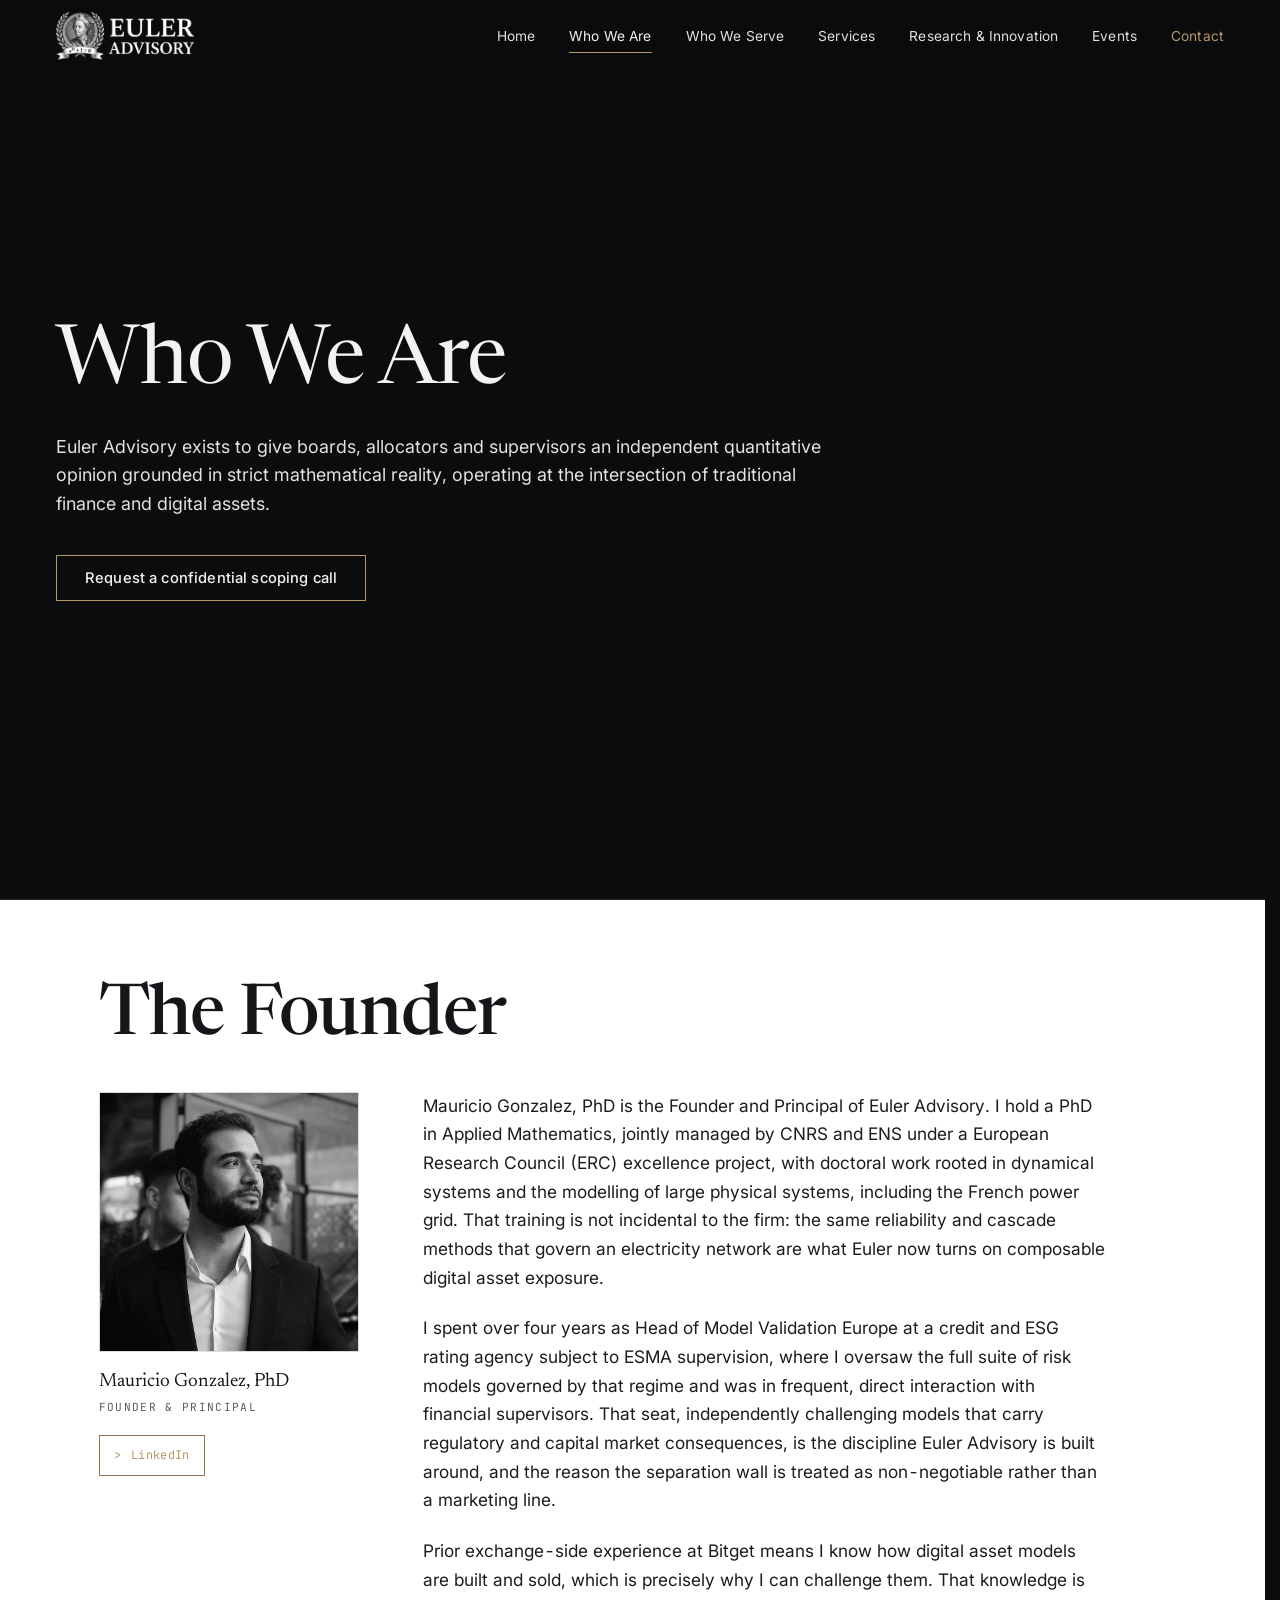
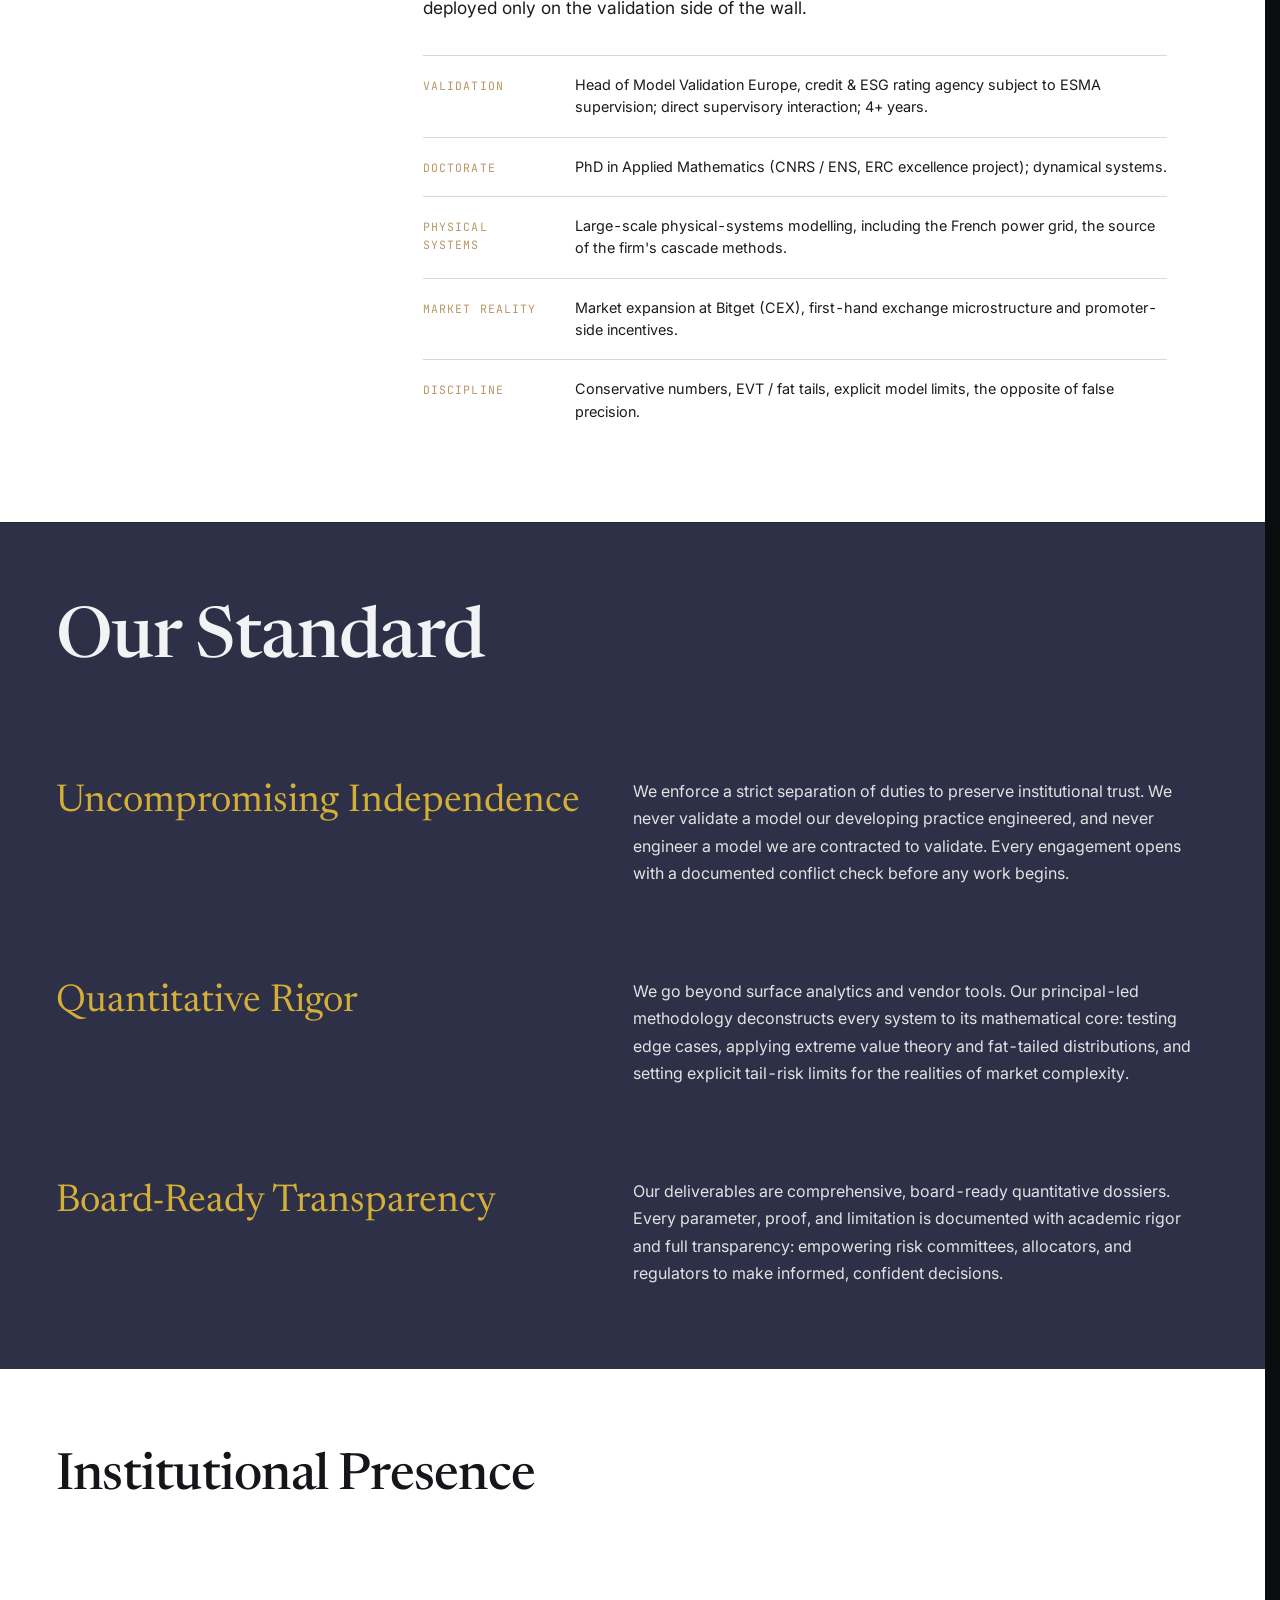
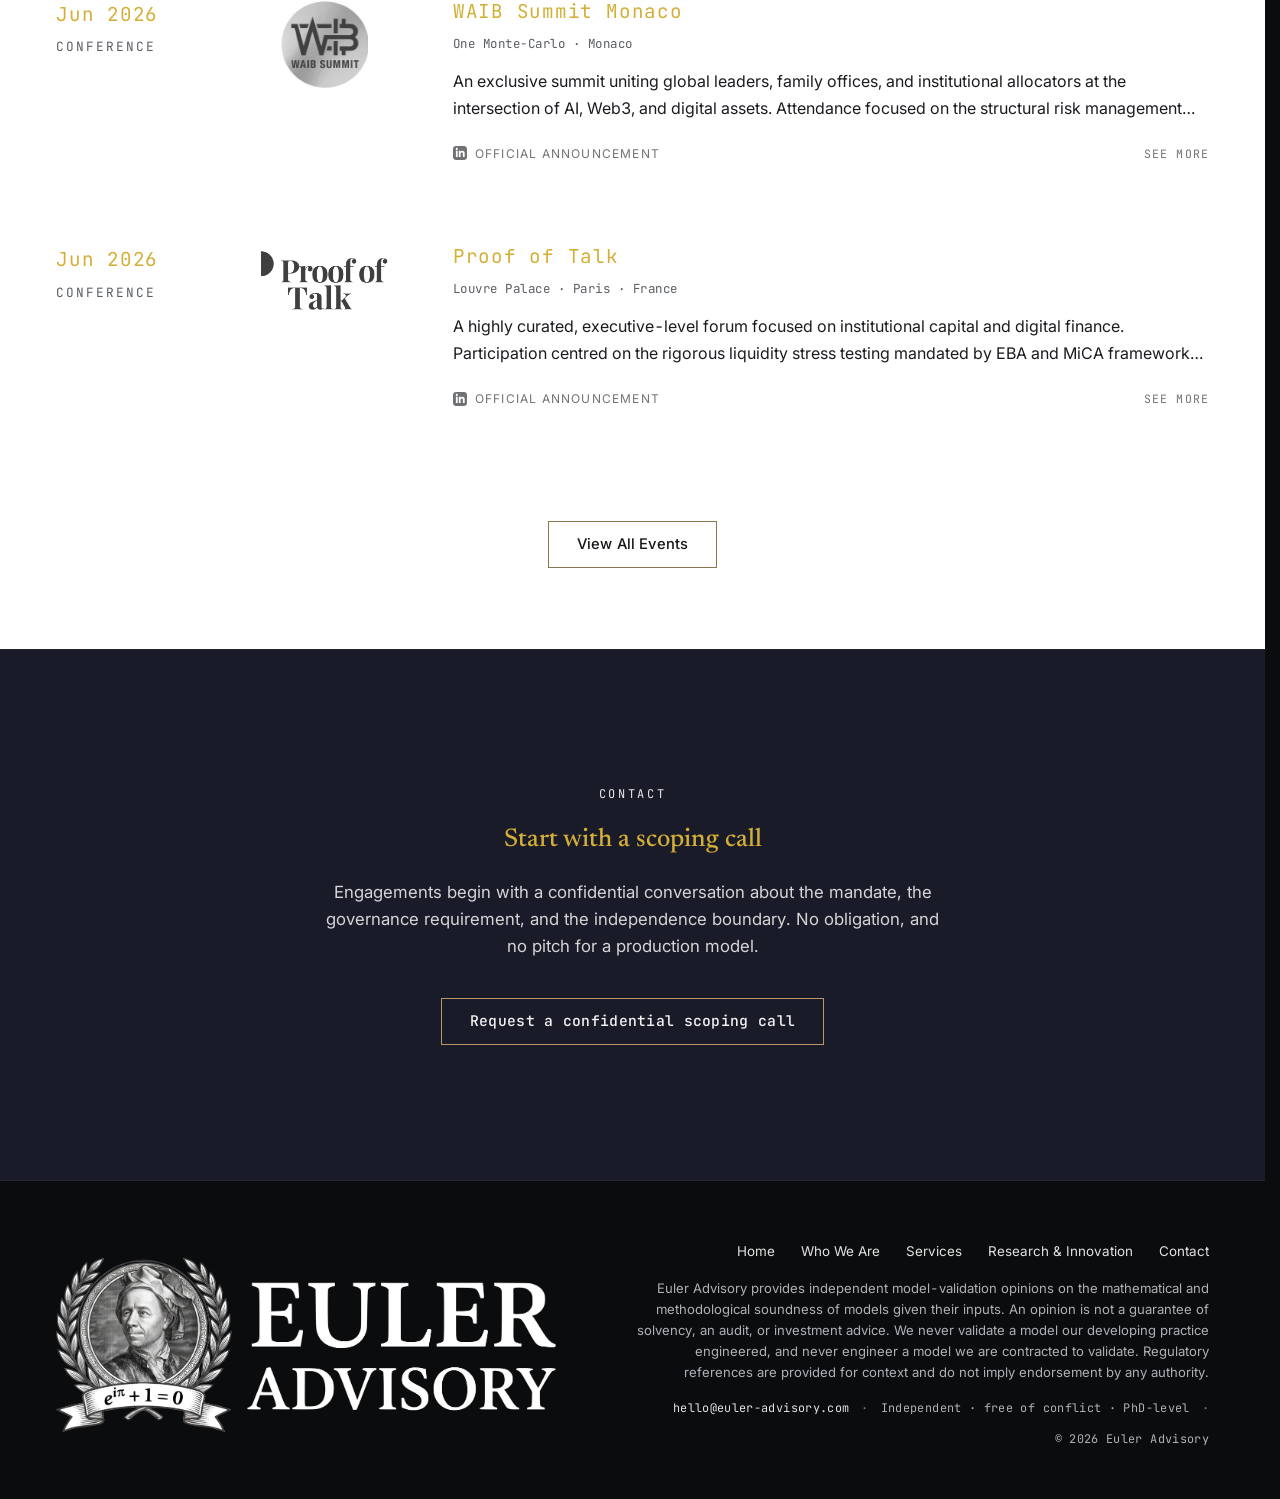
==== commit c75b453a: "V57" ====
--- a/about.html
+++ b/about.html
@@ -37,12 +37,10 @@
           <a href="about.html#presence" role="menuitem">Institutional Presence</a>
         </div>
       </div>
-      <a href="who-we-serve.html">Who We Serve</a>
+      <a href="index.html#solutions">Who We Serve</a>
       <div class="nav-item has-dropdown">
-        <a href="services.html" aria-haspopup="true">Services</a>
+        <a href="index.html#services" aria-haspopup="true">Services</a>
         <div class="nav-dropdown" role="menu">
-          <a href="services.html#institutional-risk-validation" role="menuitem">Institutional Risk &amp; Validation</a>
-          <a href="services.html#digital-asset-engineering" role="menuitem">Digital Asset Engineering &amp; Due Diligence</a>
           <a href="digital-asset-architecture.html" role="menuitem">You're Raising Capital</a>
           <a href="quantitative-due-diligence.html" role="menuitem">You're Allocating Capital</a>
           <a href="regulatory-supervision.html" role="menuitem">You're Supervising &amp; Regulating</a>
@@ -58,7 +56,7 @@
         </div>
       </div>
       <a href="all-sessions.html">Events</a>
-      <a href="index.html#contact" class="nav-cta">Contact</a>
+      <a href="contact.html" class="nav-cta">Contact</a>
     </nav>
     <button class="nav-toggle" aria-label="Open menu" aria-expanded="false" aria-controls="mobile-nav">
       <span></span><span></span><span></span>
@@ -70,10 +68,8 @@
     <a class="mobile-sub" href="about.html#founder">The Founder</a>
     <a class="mobile-sub" href="about.html#euler-standard">Our Standard</a>
     <a class="mobile-sub" href="about.html#presence">Institutional Presence</a>
-    <a href="who-we-serve.html">Who We Serve</a>
-    <a href="services.html">Services</a>
-    <a class="mobile-sub" href="services.html#institutional-risk-validation">Institutional Risk &amp; Validation</a>
-    <a class="mobile-sub" href="services.html#digital-asset-engineering">Digital Asset Engineering &amp; Due Diligence</a>
+    <a href="index.html#solutions">Who We Serve</a>
+    <a href="index.html#services">Services</a>
     <a class="mobile-sub" href="digital-asset-architecture.html">You're Raising Capital</a>
     <a class="mobile-sub" href="quantitative-due-diligence.html">You're Allocating Capital</a>
     <a class="mobile-sub" href="regulatory-supervision.html">You're Supervising &amp; Regulating</a>
@@ -83,7 +79,7 @@
     <a class="mobile-sub" href="research.html#pipeline">Ongoing Research</a>
     <a class="mobile-sub" href="research.html#engagements">Workshops, Lectures and Talks</a>
     <a href="all-sessions.html">Events</a>
-    <a href="index.html#contact">Contact</a>
+    <a href="contact.html">Contact</a>
   </nav>
 </header>
 
@@ -98,7 +94,7 @@
         Euler Advisory exists to give boards, allocators and supervisors an independent quantitative opinion
         grounded in strict mathematical reality, operating at the intersection of traditional finance and digital assets.
       </p>
-      <div class="hero-actions reveal"><a href="#contact" class="btn btn-primary">Request a confidential scoping call</a></div>
+      <div class="hero-actions reveal"><a href="contact.html" class="btn btn-primary">Request a confidential scoping call</a></div>
     </div>
   </section>
 
@@ -154,7 +150,7 @@
       <div class="es-steps reveal">
         <div class="es-step">
           <h3 class="es-title">Uncompromising Independence</h3>
-          <p class="es-text">We enforce a strict separation of duties to preserve institutional trust. We never validate a model we have developed, and we never develop a model we are contracted to validate. Every engagement opens with a documented conflict check before any work begins.</p>
+          <p class="es-text">We enforce a strict separation of duties to preserve institutional trust. We never validate a model our developing practice engineered, and never engineer a model we are contracted to validate. Every engagement opens with a documented conflict check before any work begins.</p>
         </div>
         <div class="es-step">
           <h3 class="es-title">Quantitative Rigor</h3>
@@ -253,14 +249,14 @@
     <nav class="footer-nav" aria-label="Footer">
       <a href="index.html">Home</a>
       <a href="about.html">Who We Are</a>
-      <a href="services.html">Services</a>
+      <a href="index.html#services">Services</a>
       <a href="research.html">Research &amp; Innovation</a>
-      <a href="index.html#contact">Contact</a>
+      <a href="contact.html">Contact</a>
     </nav>
     <p class="footer-statement">
       Euler Advisory provides independent model-validation opinions on the mathematical and methodological
       soundness of models given their inputs. An opinion is not a guarantee of solvency, an audit, or investment
-      advice. Regulatory references are provided for context and do not imply endorsement by any authority.
+      advice. We never validate a model our developing practice engineered, and never engineer a model we are contracted to validate. Regulatory references are provided for context and do not imply endorsement by any authority.
     </p>
     <p class="footer-meta">
       <a href="mailto:hello@euler-advisory.com">hello@euler-advisory.com</a>
--- a/styles.css
+++ b/styles.css
@@ -223,7 +223,7 @@
 
 /* Hero value-proposition block (audiences + positioning). Left-aligned, constrained
    to the hero's left column, scales down cleanly on mobile via the clamp + max-width. */
-.hero-subtext-container { margin-top: 2rem; margin-bottom: clamp(2rem, 4vh, 2.75rem); max-width: 60ch; font-size: clamp(1rem, 1.35vw, 1.125rem); line-height: 1.6; color: var(--c-ink-2); }
+.hero-subtext-container { margin-top: 2rem; margin-bottom: clamp(2rem, 4vh, 2.75rem); max-width: 88ch; font-size: clamp(1rem, 1.35vw, 1.125rem); line-height: 1.6; color: var(--c-ink-2); text-wrap: pretty; }
 .hero-intro { margin: 0 0 0.5rem; color: var(--c-ink-3); }
 .hero-list p { margin: 0; line-height: 1.75; }
 .hero-outro { margin: 1rem 0 0; font-weight: 500; letter-spacing: 0.04em; color: #F4F1EA; }
@@ -399,6 +399,10 @@
 /* Top half — dark; content anchored to the bottom with a one-button-height gap below the buttons */
 .hero-top-half { position: relative; height: 66.66vh; display: flex; flex-direction: column; justify-content: flex-end; padding-bottom: calc(0.92rem + 32px); }
 .hero-top-half .container { position: relative; z-index: 1; }
+/* ---- Events hero: background-image-ready surface + dedicated dark overlay ---- */
+.page-hero .hero-bg-image { background: var(--hero-image, url("Textured Black Surface.jpg")) center center / cover no-repeat; opacity: 1; }   /* bg-cover bg-center placeholder; drop in a photo later by setting --hero-image on the .page-hero section */
+.page-hero-overlay { position: absolute; inset: 0; z-index: 0; background: linear-gradient(180deg, rgba(11,12,14,0.35) 0%, rgba(11,12,14,0.85) 100%); pointer-events: none; }   /* dark layer above the image, below the text, to guarantee legibility once a photo is set */
+.page-hero .hero-lede { margin-top: 24px; max-width: 42rem; font-family: var(--f-sans); font-weight: 400; font-size: clamp(1.05rem, 1.5vw, 1.28rem); line-height: 1.65; letter-spacing: 0.005em; color: var(--c-ink-2); }   /* max-w-2xl equivalent, balanced leading, soft off-white */
 /* Bottom half (50vh) — cloned 3-Pillar grid: white, full-width, gold titles, vertical dividers, flush bottom */
 .hero-pillars { height: 33.33vh; width: 100%; display: grid; grid-template-columns: repeat(3, 1fr); background: #FFFFFF; border-top: 1px solid rgba(20, 22, 26, 0.16); margin: 0 !important; padding: 0 !important; }
 .hero-pillars--2 { grid-template-columns: repeat(2, 1fr); }   /* Events page: exactly 2 white cards */
@@ -598,21 +602,26 @@
 #rd-commitment .rd-list li { position: relative; padding-left: 26px; margin-bottom: 16px; font-size: clamp(1rem, 1.2vw, 1.1rem); color: var(--c-ink-2); line-height: 1.6; max-width: none; }
 #rd-commitment .rd-list li::before { content: ""; position: absolute; left: 0; top: 0.6em; width: 6px; height: 6px; background: #FFFFFF; border-radius: 50%; }   /* white bullet dots */
 /* Academic trust-signal logo block — homepage 'Foundational Research & Rigor' treatment, on the dark surface */
+#rd-commitment { --logo-scale: 1; }   /* logos scale down on smaller laptops (media queries below) */
 #rd-commitment .rd-logos { margin-top: clamp(48px, 7vh, 96px); }
+#rd-commitment .logo-strip { flex-wrap: nowrap; align-items: flex-start; gap: clamp(0.8rem, 1.8vw, 2.5rem); }
+#rd-commitment .logo-strip--left { justify-content: flex-start; gap: clamp(3rem, 7vw, 8rem); }
 #rd-commitment .logo-strip-block { padding-bottom: 0; }   /* trim dead space below the logos */
 #rd-commitment .logo-strip-overline { color: var(--c-gold); }   /* gold overline, exactly as on the homepage */
 /* Academic & Research logos: per-logo sizing copied verbatim from the homepage #pedigree
    block so the strip renders 100% identically on both pages (dark surface, inverted marks). */
 #rd-commitment .logo-strip-item { min-height: 0; }
-#rd-commitment .logo-strip-item img { height: 50px; width: auto; max-width: 215px; object-fit: contain; filter: grayscale(1) brightness(0) invert(0.82); opacity: 0.82; }
-#rd-commitment .logo-strip-item[data-fallback="ENS"] img             { height: 50px; max-width: 215px; }
-#rd-commitment .logo-strip-item[data-fallback="CNRS"] img            { height: 65px; max-width: 280px; }
-#rd-commitment .logo-strip-item[data-fallback="ERC"] img             { height: 75px; max-width: 323px; }
-#rd-commitment .logo-strip-item[data-fallback="Sorbonne"] img        { height: 60px; max-width: 258px; }
-#rd-commitment .logo-strip-item[data-fallback="Polytechnique"] img   { height: 75px; max-width: 323px; }
-#rd-commitment .logo-strip-item[data-fallback="CentraleSupélec"] img { height: 65px; max-width: 280px; }
-#rd-commitment .logo-strip-item[data-fallback="ETH Zürich"] img      { height: 45px; max-width: 194px; }
-#rd-commitment .logo-strip-item[data-fallback="ESILV"] img           { height: 75px; max-width: 323px; }
+#rd-commitment .logo-strip-item img { height: calc(50px * var(--logo-scale)); width: auto; max-width: calc(215px * var(--logo-scale)); object-fit: contain; filter: grayscale(1) brightness(0) invert(0.82); opacity: 0.82; }
+#rd-commitment .logo-strip-item[data-fallback="ENS"] img             { height: calc(50px * var(--logo-scale)); max-width: calc(215px * var(--logo-scale)); }
+#rd-commitment .logo-strip-item[data-fallback="CNRS"] img            { height: calc(65px * var(--logo-scale)); max-width: calc(280px * var(--logo-scale)); }
+#rd-commitment .logo-strip-item[data-fallback="ERC"] img             { height: calc(75px * var(--logo-scale)); max-width: calc(323px * var(--logo-scale)); }
+#rd-commitment .logo-strip-item[data-fallback="Sorbonne"] img        { height: calc(60px * var(--logo-scale)); max-width: calc(258px * var(--logo-scale)); }
+#rd-commitment .logo-strip-item[data-fallback="Polytechnique"] img   { height: calc(75px * var(--logo-scale)); max-width: calc(323px * var(--logo-scale)); }
+#rd-commitment .logo-strip-item[data-fallback="CentraleSupélec"] img { height: calc(65px * var(--logo-scale)); max-width: calc(280px * var(--logo-scale)); }
+#rd-commitment .logo-strip-item[data-fallback="ETH Zürich"] img      { height: calc(45px * var(--logo-scale)); max-width: calc(194px * var(--logo-scale)); }
+#rd-commitment .logo-strip-item[data-fallback="ESILV"] img           { height: calc(75px * var(--logo-scale)); max-width: calc(323px * var(--logo-scale)); }
+#rd-commitment .logo-strip-item[data-fallback="Inria"] img           { height: calc(46px * var(--logo-scale)); max-width: calc(210px * var(--logo-scale)); }
+#rd-commitment .logo-strip-item[data-fallback="FSMP"] img            { height: calc(60px * var(--logo-scale)); max-width: calc(200px * var(--logo-scale)); }
 #rd-commitment .logo-strip-item:hover img { opacity: 1; }
 #rd-commitment .logo-strip-item.logo-missing::after { color: var(--c-ink-3); }
 
@@ -975,7 +984,8 @@
   background: #2E3047;   /* matches the overall Services SECTION background (gunmetal) */
   display: flex; flex-direction: column; min-height: auto;
   padding-top: clamp(64px, 9vh, 120px);
-  padding-bottom: clamp(48px, 7.5vh, 100px);   /* bottom space reduced ~1/2 (was var(--section-y)) */
+  padding-bottom: 2rem;
+  --logo-scale: 1;   /* logos shrink proportionally on smaller laptops (see media queries) */   /* = the Standard Gap (logo-strip-overline margin-bottom) */
 }
 #pedigree .container { max-width: none; display: flex; flex-direction: column; }   /* full-bleed gutter width */
 /* Section header — title + intro, matching Section 2 typography (50/50 like cs-rows) */
@@ -983,48 +993,56 @@
 .pedigree-head .section-title { color: #14161A; font-size: clamp(2.2rem, 4.6vw, 3.5rem); font-weight: 500; letter-spacing: -0.015em; line-height: 1.12; }   /* dark title on white */
 .pedigree-intro { font-size: clamp(1rem, 1.25vw, 1.12rem); color: #1A1C20; line-height: 1.72; }
 /* Stack the head so the intro sits below the label on the same left axis (was col 2 of a 2-col grid) */
-#pedigree .pedigree-head { grid-template-columns: 1fr; }
+/* Two-column header: gold overline label left, intro paragraph right, tops aligned. */
+#pedigree .pedigree-head { grid-template-columns: 1fr 1fr; align-items: baseline; gap: clamp(2rem, 5vw, 6rem); }
 #pedigree .pedigree-intro {
-  text-align: left;
+  text-align: right;
   padding-right: 0;
-  margin-top: clamp(1.5rem, 3vw, 2.5rem);
+  margin-top: 0;
   max-width: none;
-  /* Typography copied from .thesis-lead — colour deliberately NOT copied */
-  font-family: var(--f-sans);
-  font-weight: 400;
-  font-size: clamp(2rem, 3vw, 3rem);
-  line-height: 1.3;
+  font-family: var(--f-serif);         /* match the row titles (.logo-strip-overline) */
+  font-weight: 500;
+  font-size: clamp(1.5rem, 2.3vw, 2rem);
+  letter-spacing: -0.01em;
+  line-height: 1.25;
 }
 /* --- Ecosystem dark-mode text mapping --- */
 #pedigree .pedigree-head .section-title { color: var(--c-gold); font-family: var(--f-mono); font-size: 0.72rem; font-weight: 400; text-transform: uppercase; letter-spacing: 0.2em; }   /* reverted to the standard ALL-CAPS gold label size */
-#pedigree .pedigree-intro { color: var(--c-ink-3); }                              /* matches the "To preserve market…" firewall subtext */
+#pedigree .pedigree-intro { color: #FFFFFF; }   /* full match to the row titles */                              /* matches the "To preserve market…" firewall subtext */
 #pedigree .logo-strip-overline { color: #FFFFFF; }                                /* sub-headers to pure white */
 #pedigree .logo-strip-block + .logo-strip-block { border-top: 1px solid rgba(255,255,255,0.10); }
 #pedigree .logo-strip-item img { filter: grayscale(1) brightness(0) invert(0.82); opacity: 0.82; }   /* invert marks so logos stay legible on the dark surface */
-#pedigree .logo-strip-item[data-fallback="AAVA"] img { height: 187.5px; max-width: 807.5px; }   /* AAVA — 1× (unchanged) */
+#pedigree .logo-strip-item:hover img { opacity: 1; }   /* id-scoped hover to match #rd-commitment (the base .logo-strip-item:hover rule is out-ranked by the id-level opacity above) */
+#pedigree .logo-strip-item[data-fallback="AAVA"] img { height: calc(60px * var(--logo-scale)); max-width: calc(258px * var(--logo-scale)); }   /* normalized (was 187.5px) so it no longer inflates the Industry row height */
 
 /* --- Unified vertical rhythm: identical subheading→logo gap in both rows --- */
 #pedigree .logo-strip-overline { margin-bottom: 2rem; }
-#pedigree .logo-strip { margin: 0; padding: 0; }
+#pedigree .logo-strip { margin: 0; padding: 0; flex-wrap: nowrap; align-items: flex-start; gap: clamp(0.8rem, 1.8vw, 2.5rem); }
 #pedigree .logo-strip-item { min-height: 0; }
 
 /* --- Optical-weight multipliers on the 50px / 215px base --- */
-#pedigree .logo-strip-item[data-fallback="ENS"] img             { height: 50px; max-width: 215px; }   /* 1×   */
-#pedigree .logo-strip-item[data-fallback="CNRS"] img            { height: 65px; max-width: 280px; }   /* 1.3× */
-#pedigree .logo-strip-item[data-fallback="ERC"] img             { height: 75px; max-width: 323px; }   /* 1.5× (listed as "HEC") */
-#pedigree .logo-strip-item[data-fallback="Sorbonne"] img        { height: 60px; max-width: 258px; }   /* 1.2× */
-#pedigree .logo-strip-item[data-fallback="Polytechnique"] img   { height: 75px; max-width: 323px; }   /* 1.5× */
-#pedigree .logo-strip-item[data-fallback="CentraleSupélec"] img { height: 65px; max-width: 280px; }   /* 1.3× */
-#pedigree .logo-strip-item[data-fallback="ETH Zürich"] img      { height: 45px; max-width: 194px; }   /* 0.9× */
-#pedigree .logo-strip-item[data-fallback="Caan"] img            { height: 50px; max-width: 215px; }   /* 1×   */
-#pedigree .logo-strip-item[data-fallback="Clius"] img           { height: 40px; max-width: 172px; }   /* 0.8× */
-#pedigree .logo-strip-item[data-fallback="Hashlock"] img        { height: 60px; max-width: 258px; }   /* 1.2× */
-#pedigree .logo-strip-item[data-fallback="Security4Web3"] img   { height: 75px; max-width: 323px; }   /* 1.5× */
-#pedigree .logo-strip-item[data-fallback="ChainAware"] img      { height: 60px; max-width: 258px; }   /* 1.2× */
-#pedigree .logo-strip-item[data-fallback="ESILV"] img           { height: 75px; max-width: 323px; }   /* 1.5× */
-.pedigree-logos { margin-top: clamp(72px, 10.5vh, 138px); }   /* gap increased 1.5x */
+#pedigree .logo-strip-item[data-fallback="ENS"] img             { height: calc(50px * var(--logo-scale)); max-width: calc(215px * var(--logo-scale)); }   /* 1×   */
+#pedigree .logo-strip-item[data-fallback="CNRS"] img            { height: calc(65px * var(--logo-scale)); max-width: calc(280px * var(--logo-scale)); }   /* 1.3× */
+#pedigree .logo-strip-item[data-fallback="ERC"] img             { height: calc(75px * var(--logo-scale)); max-width: calc(323px * var(--logo-scale)); }   /* 1.5× (listed as "HEC") */
+#pedigree .logo-strip-item[data-fallback="Sorbonne"] img        { height: calc(60px * var(--logo-scale)); max-width: calc(258px * var(--logo-scale)); }   /* 1.2× */
+#pedigree .logo-strip-item[data-fallback="Polytechnique"] img   { height: calc(75px * var(--logo-scale)); max-width: calc(323px * var(--logo-scale)); }   /* 1.5× */
+#pedigree .logo-strip-item[data-fallback="CentraleSupélec"] img { height: calc(65px * var(--logo-scale)); max-width: calc(280px * var(--logo-scale)); }   /* 1.3× */
+#pedigree .logo-strip-item[data-fallback="ETH Zürich"] img      { height: calc(45px * var(--logo-scale)); max-width: calc(194px * var(--logo-scale)); }   /* 0.9× */
+#pedigree .logo-strip-item[data-fallback="Caan"] img            { height: calc(50px * var(--logo-scale)); max-width: calc(215px * var(--logo-scale)); }   /* 1×   */
+#pedigree .logo-strip-item[data-fallback="Clius"] img           { height: calc(40px * var(--logo-scale)); max-width: calc(172px * var(--logo-scale)); }   /* 0.8× */
+#pedigree .logo-strip-item[data-fallback="Hashlock"] img        { height: calc(60px * var(--logo-scale)); max-width: calc(258px * var(--logo-scale)); }   /* 1.2× */
+#pedigree .logo-strip-item[data-fallback="Security4Web3"] img   { height: calc(75px * var(--logo-scale)); max-width: calc(323px * var(--logo-scale)); }   /* 1.5× */
+#pedigree .logo-strip-item[data-fallback="ChainAware"] img      { height: calc(60px * var(--logo-scale)); max-width: calc(258px * var(--logo-scale)); }   /* 1.2× */
+#pedigree .logo-strip-item[data-fallback="ESILV"] img           { height: calc(75px * var(--logo-scale)); max-width: calc(323px * var(--logo-scale)); }   /* 1.5× */
+#pedigree .logo-strip-item[data-fallback="Inria"] img           { height: calc(46px * var(--logo-scale)); max-width: calc(210px * var(--logo-scale)); }   /* wide 3.4:1 mark */
+#pedigree .logo-strip-item[data-fallback="FSMP"] img            { height: calc(60px * var(--logo-scale)); max-width: calc(200px * var(--logo-scale)); }
+/* Row 2 "Academic & Research Collaborations": only two logos — centre them (not space-between). */
+#pedigree .logo-strip--left { justify-content: flex-start; gap: clamp(3rem, 7vw, 8rem); }   /* ETH + ESILV flush left, same gap as before */
+.pedigree-logos { margin-top: clamp(28px, 4vh, 44px); }   /* compacted: header sits close to the first row */
 /* Light-surface logo treatment (default): dark grayscale marks legible on white; gold overline kept */
 .pedigree-logos .logo-strip-block:last-child { padding-bottom: 0; }   /* section padding-bottom is the only space below */
+#pedigree .logo-strip-block { padding: clamp(23px, 3.3vh, 40px) 0; }   /* ~40% tighter than base (was 38/66) — compacts the gaps between the 3 rows */
+#pedigree .pedigree-logos .logo-strip-block:last-child { padding-bottom: 0; }   /* keep 2rem section-bottom as the only trailing gap */
 .logo-strip-block { padding: clamp(38px, 5.5vh, 66px) 0; }
 .logo-strip-block + .logo-strip-block { border-top: 1px solid rgba(20, 22, 26, 0.08); }
 /* Kicker sized + coloured to match the 3-Pillar card titles (gold) */
@@ -1139,7 +1157,8 @@
   #engagements .eng-row { grid-template-columns: 1fr; gap: 16px; }   /* stack engagement rows */
   #engagements.eng-compact .eng-row, #engagements.eng-compact .eng-row--wide, #presence.eng-compact .eng-row { grid-template-columns: 1fr; gap: 16px; }   /* keep the compact Workshops + Presence layout stacked on mobile */
   #engagements .eng-row > .lr-status { justify-self: start; }   /* status pill left-aligned when stacked */
-  .pedigree-head { grid-template-columns: 1fr; gap: 16px; }
+  #pedigree .pedigree-head { grid-template-columns: 1fr; gap: 16px; }
+  #pedigree .pedigree-intro { text-align: left; margin-top: 10px; }
   #research-areas .ra-split { grid-template-columns: 1fr; gap: 30px; }   /* stack header above accordion */
   #rd-commitment .rd-split { grid-template-columns: 1fr; gap: 24px; }
   #engagement-process .ep-split { grid-template-columns: 1fr; gap: 28px; }
@@ -1524,7 +1543,7 @@
 .thesis-outro { font-family: var(--f-serif); font-weight: 400; font-size: clamp(3rem, 5vw, 4.5rem); line-height: 1.08; letter-spacing: -0.015em; color: var(--c-gold); margin: 0; max-width: none; }
 
 /* ---- Thesis metric grid: 4 columns split by hairline rules ---- */
-.metric-grid { display: grid; grid-template-columns: repeat(4, 1fr); margin: clamp(3.5rem, 7vw, 6rem) 0 0; padding: 0; border-top: 1px solid rgba(46,48,71,0.10); }
+.metric-grid { display: grid; grid-template-columns: repeat(5, 1fr); margin: clamp(3.5rem, 7vw, 6rem) 0 0; padding: 0; border-top: 1px solid rgba(46,48,71,0.10); }
 .metric { padding: clamp(2rem, 3.5vw, 3rem) clamp(1rem, 2.5vw, 2.25rem); }
 /* Delicate dividers — faint, never harsh; inset so they read as rules, not borders */
 .metric + .metric { border-left: 1px solid rgba(46,48,71,0.10); }
@@ -1542,7 +1561,7 @@
 
 @media (max-width: 900px) {
   .metric-grid { grid-template-columns: repeat(2, 1fr); }
-  .metric:nth-child(3) { border-left: 0; }                     /* first item of row 2 */
+  .metric:nth-child(odd) { border-left: 0; }                   /* column-1 items (1,3,5) in the 2-col layout */
   .metric:nth-child(n+3) { border-top: 1px solid rgba(46,48,71,0.10); }
   #proof-metrics .metric:nth-child(n+3) { border-top-color: rgba(255,255,255,0.14); }
 }
@@ -1647,6 +1666,17 @@
 .daa-link span { display: inline-block; transition: transform .25s var(--ease); }
 .daa-link:hover { color: var(--c-bronze); }
 .daa-link:hover span { transform: translateX(5px); }
+/* Section-title + typeset sub-line (e.g. "Credit Ratings · ESG Ratings · Hybrid Methodologies") */
+.daa-title-group { margin-bottom: clamp(28px, 4vh, 48px); }
+.daa-title-group .daa-sec-title { margin-bottom: 0; }
+.daa-sec-sub { margin: 0.7rem 0 0; font-family: var(--f-mono); font-size: clamp(0.82rem, 1vw, 0.98rem); letter-spacing: 0.14em; text-transform: uppercase; color: var(--c-bronze); }
+/* Bulleted list inside a right-column body block */
+.daa-ul { list-style: none; margin: 0; padding: 0; align-self: stretch; display: flex; flex-direction: column; gap: clamp(10px, 1.4vh, 14px); }
+.daa-ul li { position: relative; padding-left: 1.5rem; font-family: var(--f-sans); font-size: clamp(1rem, 1.2vw, 1.1rem); line-height: 1.7; color: var(--c-gunmetal); text-align: left; }
+.daa-ul li::before { content: ""; position: absolute; left: 0.1rem; top: 0.66em; width: 6px; height: 6px; border-radius: 50%; background: var(--c-gold); }
+.daa-ul li strong { font-weight: 600; }
+/* Small regulatory-citation footnote beneath a section preamble */
+.daa-cite { margin: 0.5rem 0 0; font-family: var(--f-sans); font-size: clamp(0.78rem, 0.95vw, 0.86rem); line-height: 1.55; color: var(--c-gunmetal); opacity: 0.55; max-width: 80ch; }
 
 /* Execution Grid — 3-column "threat / defense / arsenal" band below the text */
 .daa-exec { display: grid; grid-template-columns: repeat(3, 1fr); gap: 3rem; border-top: 1px solid rgba(46,48,71,0.14); padding-top: 2rem; margin-top: 3rem; }   /* dark separator: white would vanish on the off-white surface */
@@ -1706,6 +1736,7 @@
 .process-num { display: inline-flex; align-items: center; justify-content: center; width: 2.4rem; height: 2.4rem; border-radius: 50%; border: 1px solid rgba(199,169,98,0.5); color: var(--c-gold); font-family: var(--f-mono); font-size: 0.95rem; flex-shrink: 0; }
 .process-label { font-family: var(--f-sans); font-size: clamp(0.9rem, 1.1vw, 1.05rem); color: rgba(255,255,255,0.85); letter-spacing: 0.01em; }
 .process-line { flex-grow: 1; height: 1px; background: rgba(255,255,255,0.2); margin: 0 clamp(1rem, 2.5vw, 2rem); }
+.process-caption { max-width: 1100px; margin: clamp(1rem, 2vh, 1.5rem) auto 0; font-family: var(--f-sans); font-size: clamp(0.82rem, 1vw, 0.95rem); color: rgba(255,255,255,0.6); letter-spacing: 0.01em; }
 /* Pace signal beneath the process steps */
 .process-timeline { max-width: 1100px; margin: clamp(2rem, 3.5vw, 2.75rem) auto 0; text-align: center; font-family: var(--f-sans); font-size: clamp(0.95rem, 1.1vw, 1.05rem); color: rgba(255,255,255,0.72); }
 
@@ -1885,3 +1916,10 @@
   }
 }
 
+
+/* Ecosystem logos: keep all logos on ONE line by scaling them down on smaller
+   laptop viewports (16" >=1441px stays at full size). Phones fall back to wrap. */
+@media (max-width: 1440px) { #pedigree, #rd-commitment { --logo-scale: 0.86; } }
+@media (max-width: 1280px) { #pedigree, #rd-commitment { --logo-scale: 0.72; } }
+@media (max-width: 1080px) { #pedigree, #rd-commitment { --logo-scale: 0.60; } }
+@media (max-width: 767px)  { #pedigree, #rd-commitment { --logo-scale: 0.9; } #pedigree .logo-strip, #rd-commitment .logo-strip { flex-wrap: wrap; } }
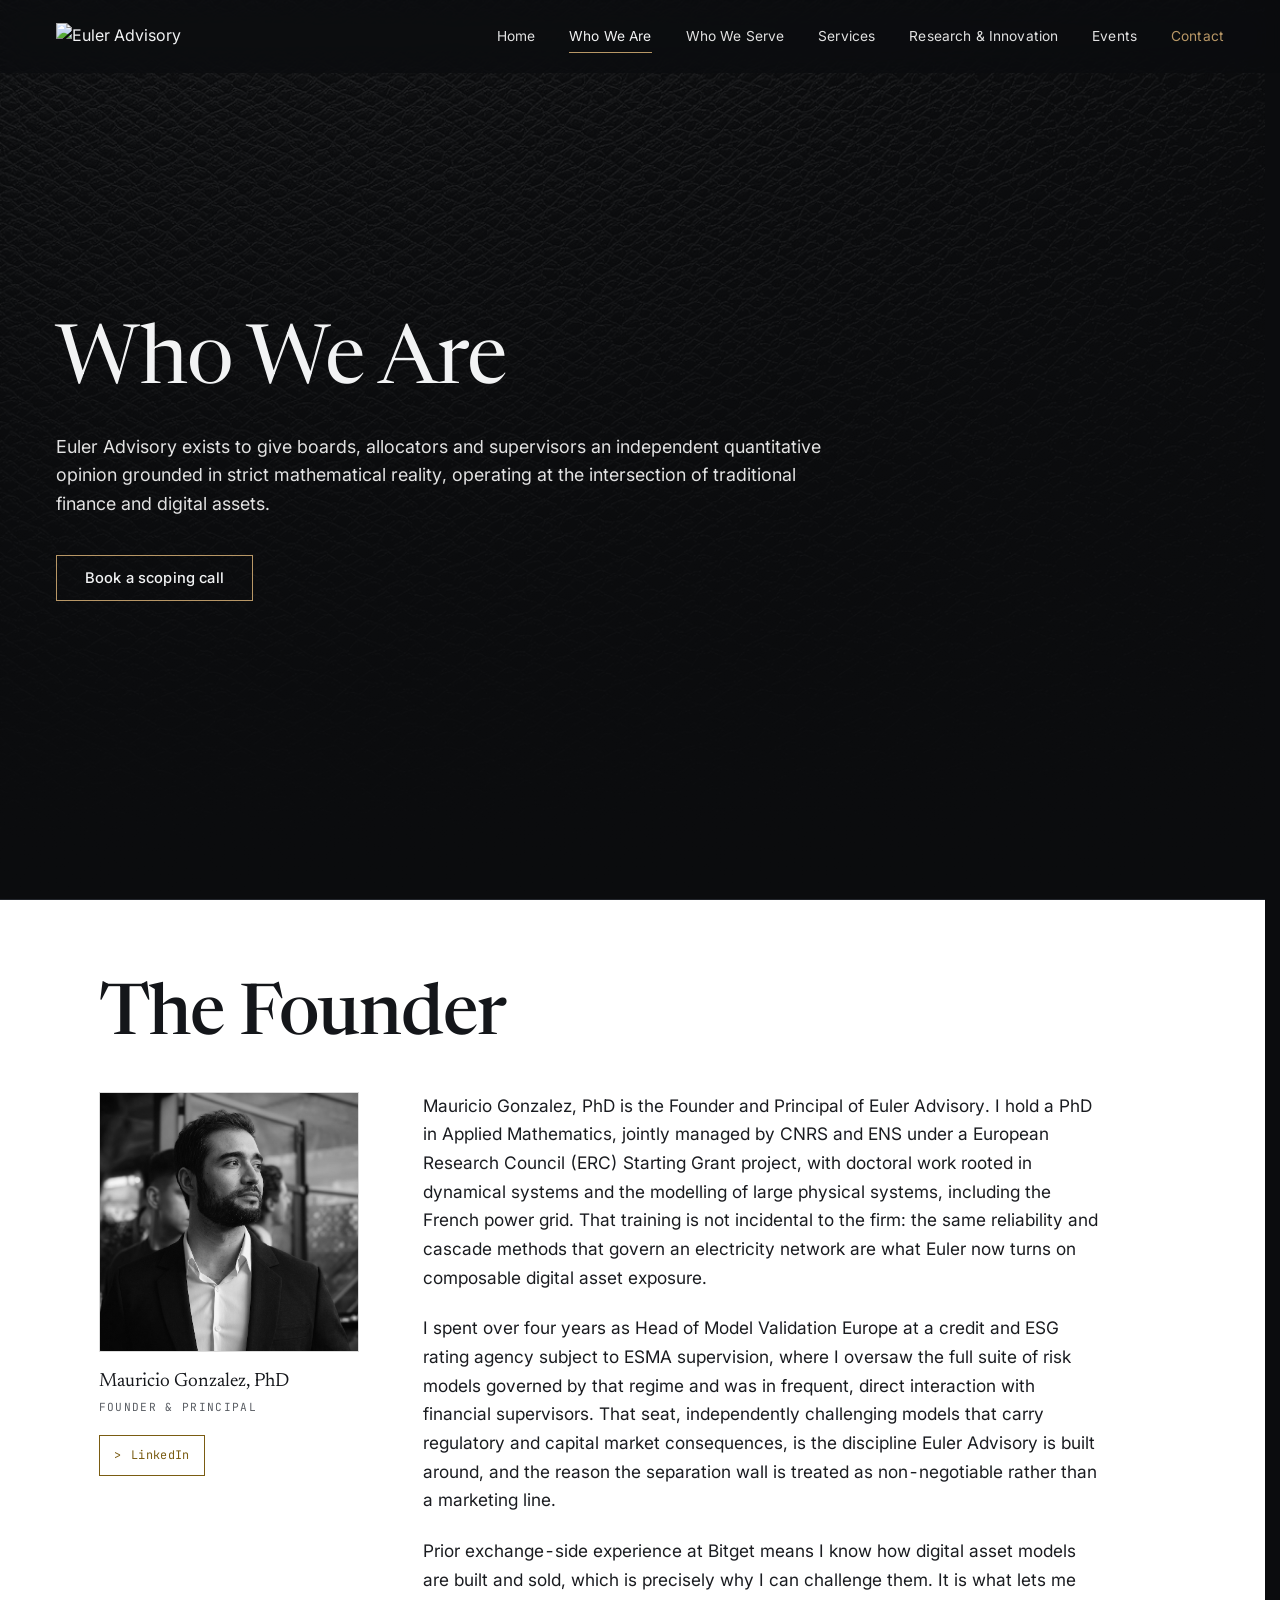
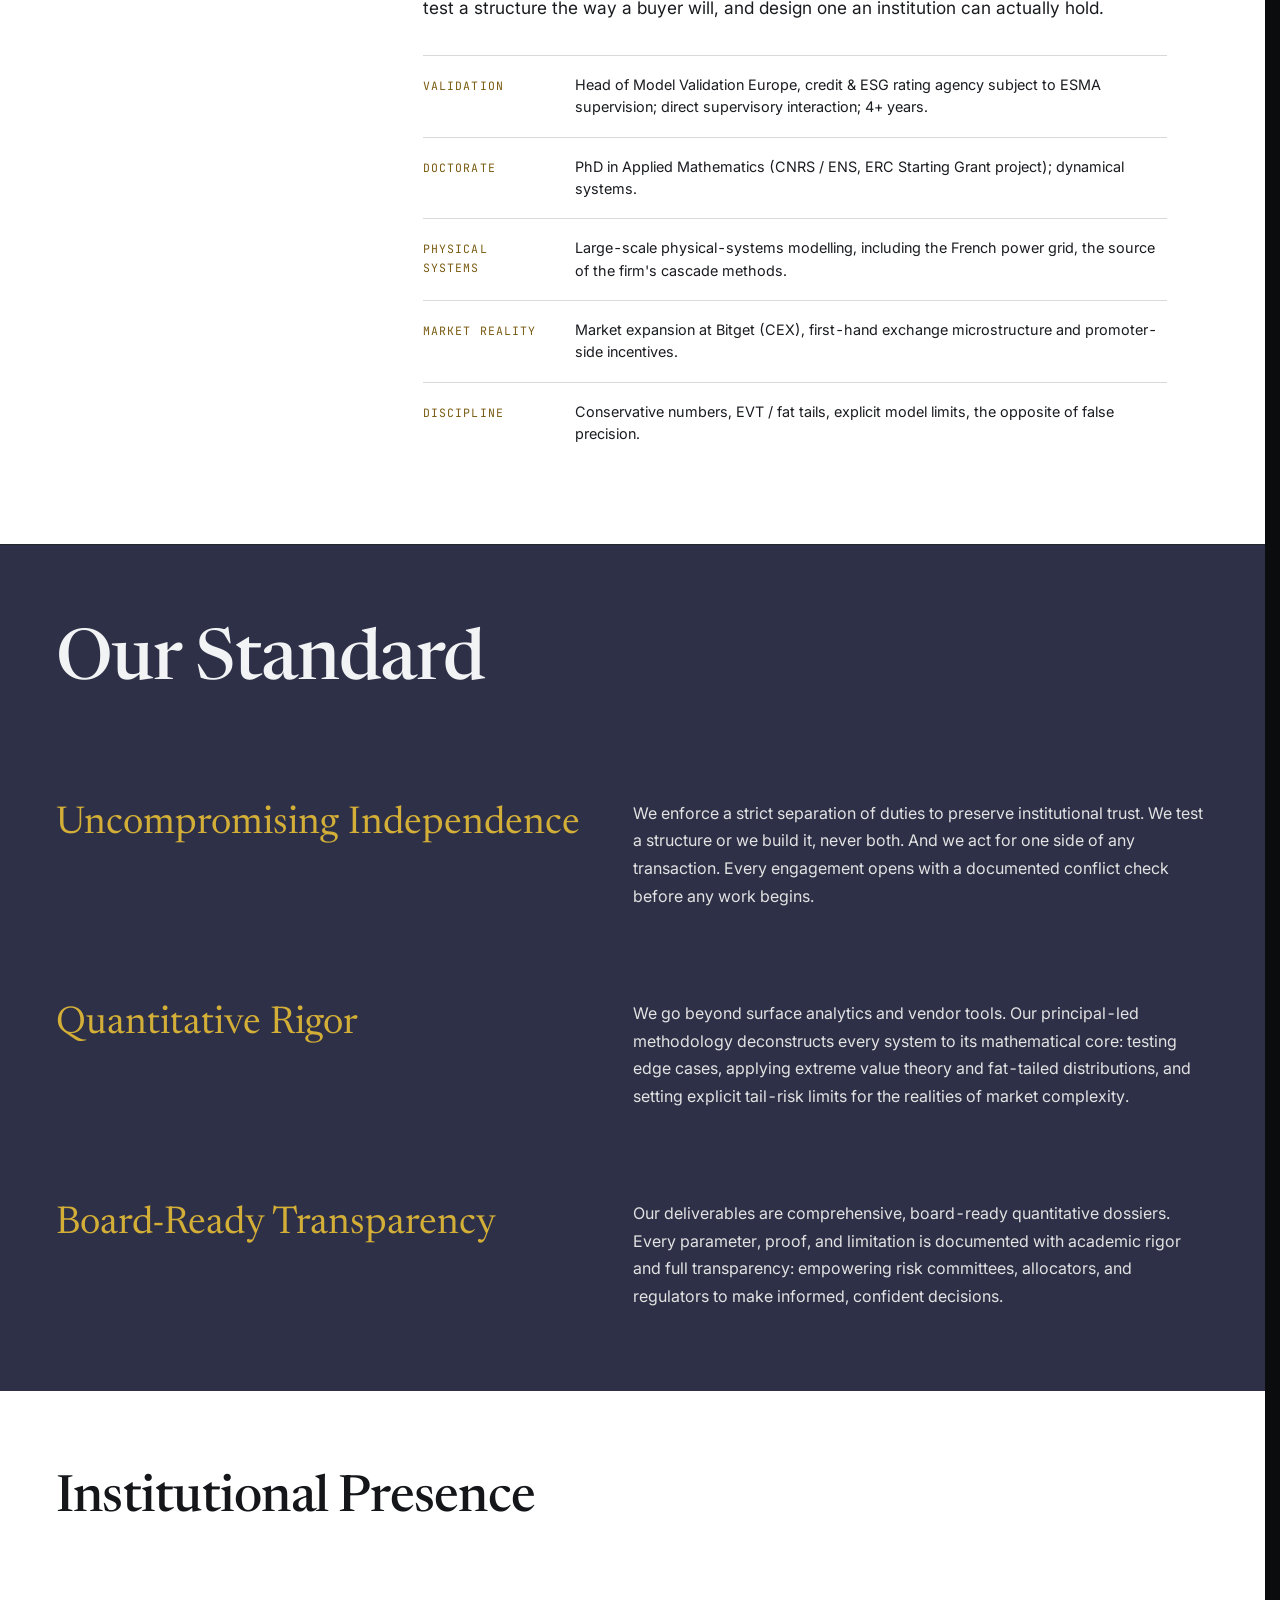
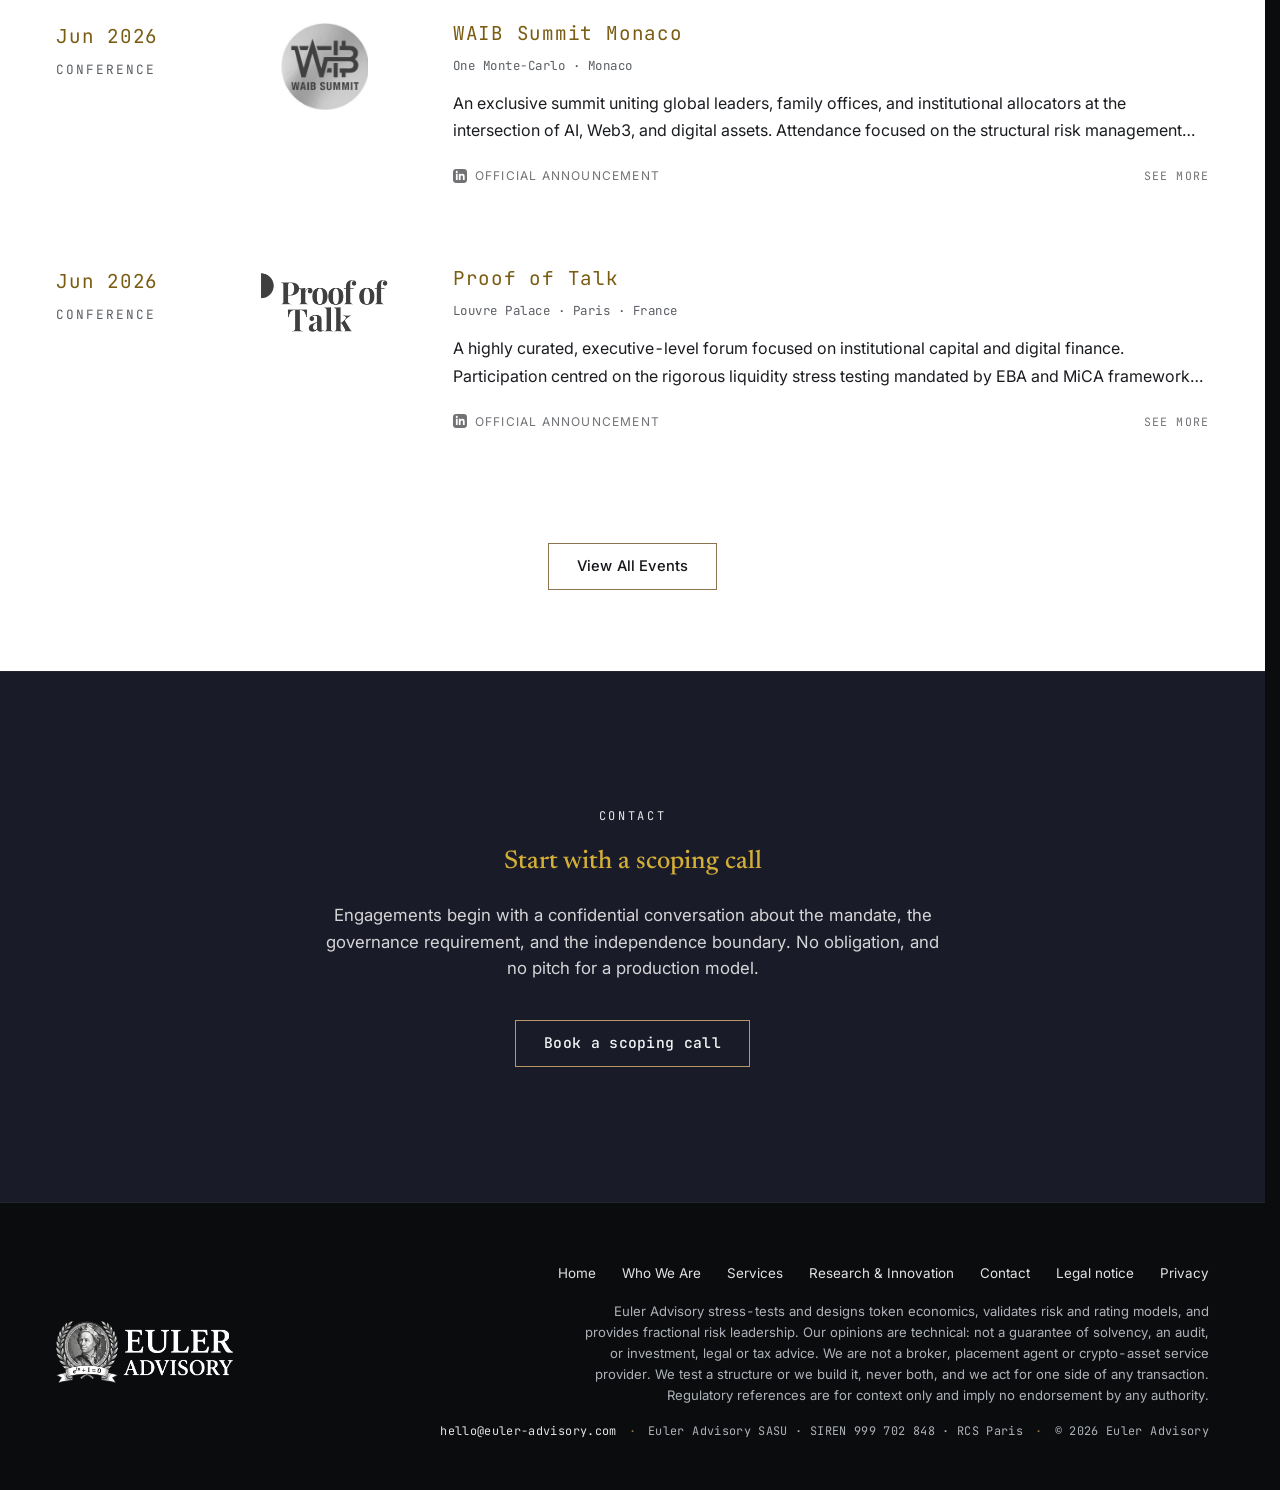
==== commit 9f9364be: "V61" ====
--- a/about.html
+++ b/about.html
@@ -12,11 +12,18 @@
 <meta property="og:description" content="TradFi risk discipline meets digital-asset infrastructure, through uncompromised mathematical independence." />
 <meta property="og:url" content="https://euler-advisory.com/about.html" />
 <meta property="og:site_name" content="Euler Advisory" />
+<meta property="og:image" content="https://euler-advisory.com/Images/og-card.jpg" />
+<meta property="og:image:width" content="1200" />
+<meta property="og:image:height" content="630" />
+<meta property="og:image:alt" content="Euler Advisory monogram on a black textured surface" />
+<meta property="og:locale" content="en_GB" />
+<meta name="twitter:card" content="summary_large_image" />
 
 <link rel="preconnect" href="https://fonts.googleapis.com" />
 <link rel="preconnect" href="https://fonts.gstatic.com" crossorigin />
 <link href="https://fonts.googleapis.com/css2?family=Newsreader:ital,opsz,wght@0,6..72,400;0,6..72,500;1,6..72,400&family=Inter:wght@400;500;600&family=JetBrains+Mono:wght@400;500&display=swap" rel="stylesheet" />
-<link rel="icon" href="Images/Euler_Advisory_Logo.png" type="image/png" />
+<link rel="icon" href="Images/Euler_Advisory_Logo_4black_broser-tab.png" type="image/png" />
+<link rel="apple-touch-icon" href="Images/Euler_Advisory_Logo_4black_broser-tab.png" />
 <link rel="stylesheet" href="styles.css" />
 </head>
 <body>
@@ -25,7 +32,7 @@
 <header class="site-header" id="top">
   <div class="container header-inner">
     <a class="brand" href="index.html" aria-label="Euler Advisory home">
-      <img class="brand-logo" src="Images/Euler_Advisory_Logo_4black.png" alt="Euler Advisory" />
+      <img class="brand-logo" src="Images/Euler_Advisory_Logo_4black_broser-tab.png" alt="Euler Advisory" />
     </a>
     <nav class="site-nav" aria-label="Primary">
       <a href="index.html">Home</a>
@@ -43,7 +50,7 @@
         <div class="nav-dropdown" role="menu">
           <a href="digital-asset-architecture.html" role="menuitem">You're Raising Capital</a>
           <a href="quantitative-due-diligence.html" role="menuitem">You're Allocating Capital</a>
-          <a href="regulatory-supervision.html" role="menuitem">You're Supervising &amp; Regulating</a>
+          <a href="regulatory-supervision.html" role="menuitem">You're Regulated</a>
         </div>
       </div>
       <div class="nav-item has-dropdown">
@@ -72,7 +79,7 @@
     <a href="index.html#services">Services</a>
     <a class="mobile-sub" href="digital-asset-architecture.html">You're Raising Capital</a>
     <a class="mobile-sub" href="quantitative-due-diligence.html">You're Allocating Capital</a>
-    <a class="mobile-sub" href="regulatory-supervision.html">You're Supervising &amp; Regulating</a>
+    <a class="mobile-sub" href="regulatory-supervision.html">You're Regulated</a>
     <a href="research.html">Research &amp; Innovation</a>
     <a class="mobile-sub" href="research.html#research-areas">Research Areas</a>
     <a class="mobile-sub" href="research.html#rd-commitment">Institutional R&amp;D Commitment</a>
@@ -94,7 +101,7 @@
         Euler Advisory exists to give boards, allocators and supervisors an independent quantitative opinion
         grounded in strict mathematical reality, operating at the intersection of traditional finance and digital assets.
       </p>
-      <div class="hero-actions reveal"><a href="contact.html" class="btn btn-primary">Request a confidential scoping call</a></div>
+      <div class="hero-actions reveal"><a href="contact.html" class="btn btn-primary">Book a scoping call</a></div>
     </div>
   </section>
 
@@ -107,12 +114,12 @@
           <img class="founder-photo" src="Images/Founder.jpg" alt="Mauricio Gonzalez, PhD, Founder and Principal of Euler Advisory" />
           <p class="founder-portrait-name">Mauricio Gonzalez, PhD</p>
           <p class="founder-portrait-role">Founder &amp; Principal</p>
-          <a class="terminal-link" href="#linkedin" aria-label="LinkedIn profile, placeholder, replace with the real URL"><span class="tl-caret">&gt;</span> LinkedIn</a>
+          <a class="terminal-link" href="https://www.linkedin.com/in/mauricio-phd/" target="_blank" rel="noopener noreferrer" aria-label="Mauricio Gonzalez on LinkedIn (opens in a new tab)"><span class="tl-caret">&gt;</span> LinkedIn</a>
         </aside>
         <div class="founder-narrative">
           <p class="founder-text reveal">
             Mauricio Gonzalez, PhD is the Founder and Principal of Euler Advisory. I hold a PhD in Applied
-            Mathematics, jointly managed by CNRS and ENS under a European Research Council (ERC) excellence
+            Mathematics, jointly managed by CNRS and ENS under a European Research Council (ERC) Starting Grant
             project, with doctoral work rooted in dynamical systems and the modelling of large physical
             systems, including the French power grid. That training is not incidental to the firm: the same
             reliability and cascade methods that govern an electricity network are what Euler now turns on
@@ -128,12 +135,11 @@
           </p>
           <p class="founder-text reveal">
             Prior exchange-side experience at Bitget means I know how digital asset models are built and sold,
-            which is precisely why I can challenge them. That knowledge is deployed only on the validation
-            side of the wall.
+            which is precisely why I can challenge them. It is what lets me test a structure the way a buyer will, and design one an institution can actually hold.
           </p>
           <ul class="cv reveal" aria-label="Founder credentials">
           <li><span class="cv-key">Validation</span><span class="cv-val">Head of Model Validation Europe, credit &amp; ESG rating agency subject to ESMA supervision; direct supervisory interaction; 4+ years.</span></li>
-          <li><span class="cv-key">Doctorate</span><span class="cv-val">PhD in Applied Mathematics (CNRS / ENS, ERC excellence project); dynamical systems.</span></li>
+          <li><span class="cv-key">Doctorate</span><span class="cv-val">PhD in Applied Mathematics (CNRS / ENS, ERC Starting Grant project); dynamical systems.</span></li>
           <li><span class="cv-key">Physical systems</span><span class="cv-val">Large-scale physical-systems modelling, including the French power grid, the source of the firm's cascade methods.</span></li>
           <li><span class="cv-key">Market reality</span><span class="cv-val">Market expansion at Bitget (CEX), first-hand exchange microstructure and promoter-side incentives.</span></li>
           <li><span class="cv-key">Discipline</span><span class="cv-val">Conservative numbers, EVT / fat tails, explicit model limits, the opposite of false precision.</span></li>
@@ -150,7 +156,7 @@
       <div class="es-steps reveal">
         <div class="es-step">
           <h3 class="es-title">Uncompromising Independence</h3>
-          <p class="es-text">We enforce a strict separation of duties to preserve institutional trust. We never validate a model our developing practice engineered, and never engineer a model we are contracted to validate. Every engagement opens with a documented conflict check before any work begins.</p>
+          <p class="es-text">We enforce a strict separation of duties to preserve institutional trust. We test a structure or we build it, never both. And we act for one side of any transaction. Every engagement opens with a documented conflict check before any work begins.</p>
         </div>
         <div class="es-step">
           <h3 class="es-title">Quantitative Rigor</h3>
@@ -233,7 +239,7 @@
         Engagements begin with a confidential conversation about the mandate, the governance requirement,
         and the independence boundary. No obligation, and no pitch for a production model.
       </p>
-      <a href="#booking-link" class="btn btn-primary contact-btn reveal">Request a confidential scoping call</a>
+      <a href="contact.html" class="btn btn-primary contact-btn reveal">Book a scoping call</a>
     </div>
   </section>
 
@@ -243,26 +249,26 @@
 <footer class="site-footer">
   <div class="container footer-inner">
     <div class="footer-logo">
-      <img class="footer-logo-img" src="Images/Euler_Advisory_Logo_4black.png" alt="Euler Advisory" />
+      <img class="footer-logo-img" src="Images/Euler_Advisory_Logo_4black.png" alt="Euler Advisory" loading="lazy" decoding="async" />
     </div>
     <div class="footer-text">
-    <nav class="footer-nav" aria-label="Footer">
-      <a href="index.html">Home</a>
-      <a href="about.html">Who We Are</a>
-      <a href="index.html#services">Services</a>
-      <a href="research.html">Research &amp; Innovation</a>
-      <a href="contact.html">Contact</a>
-    </nav>
-    <p class="footer-statement">
-      Euler Advisory provides independent model-validation opinions on the mathematical and methodological
-      soundness of models given their inputs. An opinion is not a guarantee of solvency, an audit, or investment
-      advice. We never validate a model our developing practice engineered, and never engineer a model we are contracted to validate. Regulatory references are provided for context and do not imply endorsement by any authority.
-    </p>
-    <p class="footer-meta">
-      <a href="mailto:hello@euler-advisory.com">hello@euler-advisory.com</a>
-      <span class="dot">·</span><span>Independent · free of conflict · PhD-level</span>
-      <span class="dot">·</span><span>© 2026 Euler Advisory</span>
-    </p>
+      <nav class="footer-nav" aria-label="Footer">
+        <a href="index.html">Home</a>
+        <a href="about.html">Who We Are</a>
+        <a href="index.html#services">Services</a>
+        <a href="research.html">Research &amp; Innovation</a>
+        <a href="contact.html">Contact</a>
+        <a href="legal-notice.html">Legal notice</a>
+        <a href="privacy.html">Privacy</a>
+      </nav>
+      <p class="footer-statement">
+        Euler Advisory stress-tests and designs token economics, validates risk and rating models, and provides fractional risk leadership. Our opinions are technical: not a guarantee of solvency, an audit, or investment, legal or tax advice. We are not a broker, placement agent or crypto-asset service provider. We test a structure or we build it, never both, and we act for one side of any transaction. Regulatory references are for context only and imply no endorsement by any authority.
+      </p>
+      <p class="footer-meta">
+        <a href="mailto:hello@euler-advisory.com">hello@euler-advisory.com</a>
+        <span class="dot">·</span><span>Euler Advisory SASU · SIREN 999 702 848 · RCS Paris</span>
+        <span class="dot">·</span><span>© 2026 Euler Advisory</span>
+      </p>
     </div>
   </div>
 </footer>
--- a/styles.css
+++ b/styles.css
@@ -25,6 +25,7 @@
   --c-bronze-dk: #8C744E;
   --c-bronze-tn: rgba(184, 151, 102, 0.14);
   --c-gold:      #D4AF37;   /* premium metallic gold — feature titles/links */
+  --c-gold-ink:  #7A5C12;   /* dark gold for text on white/off-white: 6.0:1 on #FAFAFA (WCAG AA) */
 
   --c-sage:      #AEB79C;   /* climate vertical only */
   --c-sage-line: #8F9779;
@@ -370,7 +371,7 @@
 /* 2-column footer: big logo left, all text right (flush to the right margin) */
 .footer-inner { display: flex; flex-direction: row; justify-content: space-between; align-items: center; gap: clamp(32px, 6vw, 100px); }
 .footer-logo { flex: none; }
-.footer-logo-img { width: 500px; max-width: 60vw; height: auto; display: block; }   /* 2x larger — commands the bottom-left corner */
+.footer-logo-img { width: 200px; max-width: 40vw; height: auto; display: block; object-fit: contain; }   /* square logo; script.js sets its height to the footer text block (Home to email). 200px is the no-JS fallback */
 .footer-text { display: flex; flex-direction: column; align-items: flex-end; gap: 16px; text-align: right; }
 .footer-nav { display: flex; gap: 26px; flex-wrap: wrap; justify-content: flex-end; }
 .footer-nav a { font-size: 0.84rem; color: var(--c-ink-2); }
@@ -616,7 +617,6 @@
 #rd-commitment .logo-strip-item[data-fallback="CNRS"] img            { height: calc(65px * var(--logo-scale)); max-width: calc(280px * var(--logo-scale)); }
 #rd-commitment .logo-strip-item[data-fallback="ERC"] img             { height: calc(75px * var(--logo-scale)); max-width: calc(323px * var(--logo-scale)); }
 #rd-commitment .logo-strip-item[data-fallback="Sorbonne"] img        { height: calc(60px * var(--logo-scale)); max-width: calc(258px * var(--logo-scale)); }
-#rd-commitment .logo-strip-item[data-fallback="Polytechnique"] img   { height: calc(75px * var(--logo-scale)); max-width: calc(323px * var(--logo-scale)); }
 #rd-commitment .logo-strip-item[data-fallback="CentraleSupélec"] img { height: calc(65px * var(--logo-scale)); max-width: calc(280px * var(--logo-scale)); }
 #rd-commitment .logo-strip-item[data-fallback="ETH Zürich"] img      { height: calc(45px * var(--logo-scale)); max-width: calc(194px * var(--logo-scale)); }
 #rd-commitment .logo-strip-item[data-fallback="ESILV"] img           { height: calc(75px * var(--logo-scale)); max-width: calc(323px * var(--logo-scale)); }
@@ -1025,7 +1025,6 @@
 #pedigree .logo-strip-item[data-fallback="CNRS"] img            { height: calc(65px * var(--logo-scale)); max-width: calc(280px * var(--logo-scale)); }   /* 1.3× */
 #pedigree .logo-strip-item[data-fallback="ERC"] img             { height: calc(75px * var(--logo-scale)); max-width: calc(323px * var(--logo-scale)); }   /* 1.5× (listed as "HEC") */
 #pedigree .logo-strip-item[data-fallback="Sorbonne"] img        { height: calc(60px * var(--logo-scale)); max-width: calc(258px * var(--logo-scale)); }   /* 1.2× */
-#pedigree .logo-strip-item[data-fallback="Polytechnique"] img   { height: calc(75px * var(--logo-scale)); max-width: calc(323px * var(--logo-scale)); }   /* 1.5× */
 #pedigree .logo-strip-item[data-fallback="CentraleSupélec"] img { height: calc(65px * var(--logo-scale)); max-width: calc(280px * var(--logo-scale)); }   /* 1.3× */
 #pedigree .logo-strip-item[data-fallback="ETH Zürich"] img      { height: calc(45px * var(--logo-scale)); max-width: calc(194px * var(--logo-scale)); }   /* 0.9× */
 #pedigree .logo-strip-item[data-fallback="Caan"] img            { height: calc(50px * var(--logo-scale)); max-width: calc(215px * var(--logo-scale)); }   /* 1×   */
@@ -1134,14 +1133,14 @@
   .commercial-items { grid-template-columns: 1fr; gap: 22px; }
   .logo-grid-academic { grid-template-columns: repeat(4, 1fr); }
   .logo-grid-ecosystem { grid-template-columns: repeat(4, 1fr); }
-}
-@media (max-width: 640px) {
-  .framing { grid-template-columns: 1fr; }
-  /* Footer stacks: logo above, text left-aligned */
+  /* Footer stacks below 960px: side by side, a logo as tall as the text column squeezes the text and both grow */
   .footer-inner { flex-direction: column; align-items: flex-start; gap: 30px; }
   .footer-text { align-items: flex-start; text-align: left; }
   .footer-nav, .footer-meta { justify-content: flex-start; }
-  .footer-logo-img { width: 320px; max-width: 80vw; }
+  .footer-logo-img { width: 160px; max-width: 50vw; }   /* stacked layout: logo above the text */
+}
+@media (max-width: 640px) {
+  .framing { grid-template-columns: 1fr; }
   .trust-bar-inner { flex-direction: column; align-items: flex-start; gap: 12px; }
   .cv li { grid-template-columns: 1fr; gap: 8px; }
   .hero, .page-hero { min-height: 92vh; }
@@ -1347,7 +1346,7 @@
    viewport while the solid intro section slides up over it like a curtain.
    Scoped to #hero so the split heroes on Services/Events are untouched.
    ===================================================================== */
-#hero.hero { position: sticky; top: 0; height: 100svh; min-height: 100svh; z-index: 1; background-color: var(--c-gunmetal); background-image: url('Images/hero_background.png'); background-size: cover; background-position: right center; background-repeat: no-repeat; justify-content: center; padding-top: clamp(160px, 26vh, 360px); padding-bottom: 90px; }   /* static hero image pinned right; gunmetal fallback; void kept left */
+#hero.hero { position: sticky; top: 0; height: 100svh; min-height: 100svh; z-index: 1; background-color: var(--c-gunmetal); background-image: url('Images/hero_background.jpg'); background-size: cover; background-position: right center; background-repeat: no-repeat; justify-content: center; padding-top: clamp(160px, 26vh, 360px); padding-bottom: 90px; }   /* static hero image pinned right; gunmetal fallback; void kept left */
 /* Cinematic hero video + brand scrim */
 .hero-video { position: absolute; inset: 0; width: 100%; height: 100%; object-fit: cover; z-index: 0; }
 .hero-scrim { position: absolute; inset: 0; z-index: 1; background: rgba(46, 48, 71, 0.6); pointer-events: none; }   /* transparent #2E3047 brand layer over the ocean footage */
@@ -1923,3 +1922,124 @@
 @media (max-width: 1280px) { #pedigree, #rd-commitment { --logo-scale: 0.72; } }
 @media (max-width: 1080px) { #pedigree, #rd-commitment { --logo-scale: 0.60; } }
 @media (max-width: 767px)  { #pedigree, #rd-commitment { --logo-scale: 0.9; } #pedigree .logo-strip, #rd-commitment .logo-strip { flex-wrap: wrap; } }
+
+/* ================= V58: service-page hero (CTA row + "Where are you now?" chips) ================= */
+.hero-cta-row { display: flex; flex-wrap: wrap; align-items: center; gap: 12px 28px; margin-top: clamp(28px, 4vh, 40px); }
+.hero-cta-link { display: inline-flex; align-items: center; min-height: 44px; font-family: var(--f-sans); font-size: 0.95rem; color: rgba(255,255,255,0.82); text-decoration: underline; text-underline-offset: 4px; }
+.hero-cta-link:hover { color: #FFFFFF; }
+.hero-chips { margin-top: clamp(28px, 5vh, 48px); padding-top: 24px; border-top: 1px solid rgba(255,255,255,0.12); }
+.hero-chips-label { font-family: var(--f-mono); font-size: 0.7rem; letter-spacing: 0.18em; text-transform: uppercase; color: rgba(255,255,255,0.62); margin: 0 0 12px; }
+.hero-chips-list { display: flex; flex-wrap: wrap; gap: 10px; }
+.hero-chip { display: inline-flex; align-items: center; min-height: 44px; padding: 8px 16px; border: 1px solid rgba(212,175,55,0.45); color: #E9E4D4; font-family: var(--f-sans); font-size: 0.9rem; text-decoration: none; transition: border-color .2s ease, color .2s ease; }
+.hero-chip:hover, .hero-chip:focus-visible { border-color: #D4AF37; color: #FFFFFF; }
+
+/* Service-page hero: stop clipping on phones and short screens */
+@media (max-width: 768px), (max-height: 760px) {
+  .daa-hero-wrap { position: relative; height: auto; overflow: visible; }
+  .daa-banner { display: none; }
+}
+
+/* ================= V58: offer cards (service pages) ================= */
+.offers { position: relative; z-index: 10; background: var(--c-offwhite); padding: clamp(64px, 9vh, 112px) 0; scroll-margin-top: 110px; }
+.offers .container { max-width: 1240px; }
+.offers-eyebrow { font-family: var(--f-mono); font-size: 0.74rem; letter-spacing: 0.2em; text-transform: uppercase; color: #7A5C12; margin: 0 0 12px; }
+.offers-title { font-family: var(--f-serif); font-weight: 500; font-size: clamp(2rem, 3.4vw, 2.75rem); line-height: 1.12; letter-spacing: -0.01em; color: #1A1B28; margin: 0 0 clamp(28px, 4vh, 44px); }
+.offers-intro { font-family: var(--f-sans); font-size: clamp(1.05rem, 1.4vw, 1.2rem); line-height: 1.6; color: #2E3047; max-width: 70ch; margin: 0 0 clamp(28px, 4vh, 44px); }
+.offer-grid { display: grid; grid-template-columns: repeat(auto-fit, minmax(min(100%, 320px), 1fr)); gap: 24px; align-items: stretch; }
+.offer-grid--two { grid-template-columns: repeat(auto-fit, minmax(min(100%, 320px), 560px)); }
+.offer-card { display: flex; flex-direction: column; gap: 20px; padding: clamp(24px, 3vw, 32px); background: #FFFFFF; border: 1px solid rgba(46,48,71,0.14); scroll-margin-top: 110px; }
+.offer-type, .offer-label { font-family: var(--f-mono); font-size: 0.7rem; letter-spacing: 0.16em; text-transform: uppercase; color: #7A5C12; margin: 0; }
+.offer-head, .offer-block { display: grid; gap: 8px; }
+.offer-name { font-family: var(--f-serif); font-weight: 500; font-size: clamp(1.6rem, 2.2vw, 1.9rem); line-height: 1.15; color: #1A1B28; margin: 0; }
+.offer-for { font-family: var(--f-mono); font-size: 0.72rem; letter-spacing: 0.06em; color: #4A4E66; margin: 0; }
+.offer-outcome { font-family: var(--f-sans); font-weight: 500; font-size: 1.05rem; line-height: 1.5; color: #1A1B28; margin: 0; }
+.offer-list { margin: 0; padding-left: 1.1em; display: grid; gap: 6px; }
+.offer-list li { font-family: var(--f-sans); font-size: 0.95rem; line-height: 1.5; color: #2E3047; }
+.offer-facts { margin: 0; padding-top: 16px; border-top: 1px solid rgba(46,48,71,0.12); font-family: var(--f-mono); font-size: 0.78rem; line-height: 1.6; color: #4A4E66; }
+.offer-more summary { cursor: pointer; min-height: 44px; display: flex; align-items: center; font-family: var(--f-sans); font-size: 0.9rem; color: #2E3047; text-decoration: underline; text-underline-offset: 4px; }
+.offer-more p { font-family: var(--f-sans); font-size: 0.9rem; line-height: 1.55; color: #2E3047; margin: 10px 0 0; }
+.offer-more a { color: #7A5C12; }
+.offer-cta { margin-top: auto; display: inline-flex; align-items: center; justify-content: center; min-height: 48px; padding: 0 22px; background: #1A1B28; color: #FFFFFF; font-family: var(--f-mono); font-size: 0.75rem; letter-spacing: 0.1em; text-transform: uppercase; text-decoration: none; transition: background .2s ease; }
+.offer-cta:hover, .offer-cta:focus-visible { background: #2E3047; color: #FFFFFF; }
+.offers-rule, .offers-note { margin: 28px 0 0; font-family: var(--f-sans); font-size: 0.95rem; line-height: 1.6; color: #4A4E66; }
+.offers-note { margin-top: 8px; }
+.offers-note a { color: #7A5C12; }
+
+/* ================= V58: proof band (allocator page) ================= */
+.proof-band { position: relative; z-index: 10; background: #FFFFFF; border-top: 1px solid rgba(46,48,71,0.10); padding: clamp(48px, 7vh, 80px) 0; }
+.proof-text { font-family: var(--f-sans); font-size: clamp(1.05rem, 1.4vw, 1.2rem); line-height: 1.6; color: #2E3047; max-width: 70ch; margin: 0 0 16px; }
+.proof-punch { font-family: var(--f-serif); font-weight: 500; font-size: clamp(1.5rem, 2.4vw, 2rem); line-height: 1.25; color: #1A1B28; max-width: 32ch; margin: 0; }
+
+/* ================= V58: principal strip (service pages) ================= */
+.principal-strip { position: relative; z-index: 10; background: #2E3047; color: #FFFFFF; padding: clamp(48px, 7vh, 72px) 0; }
+.principal-name { font-family: var(--f-serif); font-weight: 500; font-size: clamp(1.3rem, 2vw, 1.6rem); line-height: 1.3; color: #FFFFFF; margin: 0 0 clamp(24px, 4vh, 36px); }
+.principal-grid { display: grid; grid-template-columns: repeat(auto-fit, minmax(min(100%, 260px), 1fr)); gap: 28px 40px; }
+.principal-label { font-family: var(--f-mono); font-size: 0.7rem; letter-spacing: 0.18em; text-transform: uppercase; color: #D4AF37; margin: 0 0 8px; }
+.principal-text { font-family: var(--f-sans); font-size: 1rem; line-height: 1.55; color: rgba(255,255,255,0.9); margin: 0; }
+
+/* ================= V58: homepage ================= */
+.thesis-lead--v58 { font-family: var(--f-serif); font-weight: 400; font-size: clamp(2.25rem, 4.2vw, 4rem); line-height: 1.1; letter-spacing: -0.015em; color: #7A5C12; max-width: 24ch; margin: 0 0 clamp(20px, 3vh, 32px); }
+.thesis-body { font-family: var(--f-sans); font-weight: 400; font-size: clamp(1.15rem, 1.6vw, 1.5rem); line-height: 1.5; color: #2E3047; max-width: 46ch; margin: 0; }
+.mandate-card-offers { list-style: none; margin: 1.75rem auto 0; padding: 0; max-width: 30ch; }
+.mandate-card-offers li { border-top: 1px solid rgba(212,175,55,0.3); }
+.mandate-card-offers li:last-child { border-bottom: 1px solid rgba(212,175,55,0.3); }
+.mandate-card-offers a { display: block; padding: 0.75rem 0; font-family: var(--f-sans); font-size: 0.95rem; line-height: 1.4; color: #FFFFFF; text-decoration: none; }
+.mandate-card-offers a:hover, .mandate-card-offers a:focus-visible { color: var(--c-gold); }
+.metric-word { font-family: var(--f-serif); }
+
+/* V58 fix: the Events and Research pages already style #engagements as a dark band (id rules outrank .offers).
+   Scoped to #engagements.offers so only the service-page offers section is affected. */
+#engagements.offers { background: var(--c-offwhite); padding: clamp(64px, 9vh, 112px) 0; }
+#engagements.offers .container { max-width: 1240px; }
+/* V58 fix: the global reset (ul, ol { list-style: none }) hides the bullets these two lists are spaced for */
+.offer-list, .contact-page-list { list-style: disc; }
+
+/* =====================================================================
+   Accessibility: gold and bronze text on light sections
+   #D4AF37 on #FAFAFA = 2.0:1 and #B89766 on #FFFFFF = 2.7:1, both below WCAG AA.
+   Text on white/off-white uses --c-gold-ink (#7A5C12, 6.0:1). Gold hairlines,
+   borders and dark-section text are unchanged. Selectors mirror the rules they override.
+   ===================================================================== */
+#insights .fb-col .fb-title,
+#insights .pl-collab-label,
+#pipeline .fb-col .fb-title,
+#pipeline .pl-collab-label,
+#pipeline .pl-readmore, #pipeline .pl-readmore:visited,
+#presence .eng-date,
+#presence .eng-title--date,
+.cv-key,
+#founder .terminal-link,
+#founder .terminal-link .tl-caret,
+.daa-sec-title,
+.matrix-head-cell,
+.routing-list li.routing-subhead,
+.routing-section .block-eyebrow,
+.routing-list a:hover,
+.faq-trigger:hover, .faq-trigger[aria-expanded="true"],
+#research-areas .ra-row:hover .ra-icon { color: var(--c-gold-ink); }
+#founder .terminal-link { border-color: var(--c-gold-ink); }
+/* the default hover (white text on a 14% bronze tint) is invisible on the white founder section */
+#founder .terminal-link:hover { background: var(--c-gold-ink); color: #FFFFFF; border-color: var(--c-gold-ink); }
+#founder .terminal-link:hover .tl-caret { color: #FFFFFF; }
+
+/* =====================================================================
+   Phone check (390 px), October 2026
+   ===================================================================== */
+@media (max-width: 960px) {
+  /* These stacking rules already existed higher up but lost to later desktop rules of equal specificity */
+  .routing-grid { grid-template-columns: 1fr; gap: 40px; }           /* Solutions: By product, then By role */
+  #euler-standard .es-step { grid-template-columns: 1fr; gap: 14px; } /* About, Our Standard: title above text */
+  /* Footer meta on the stacked footer: one item per line, no orphaned separators */
+  .footer-meta { flex-direction: column; align-items: flex-start; gap: 6px; }
+  .footer-meta .dot { display: none; }
+}
+@media (max-width: 1199px) {
+  /* Research cards: keep the collaborator logos clear of the absolutely positioned 'Read more' and status badge */
+  #pipeline .fb-col { padding-bottom: 88px; }
+}
+@media (max-width: 640px) {
+  .pedigree-head { grid-template-columns: 1fr; gap: 16px; }          /* Research, Ongoing Research: title above text */
+  /* Service pages: one side margin. Hero and matrix used a doubled inset (40px), offers, proof and principal bands the single one (20px) */
+  .daa-hero .container, .daa-grid { padding-left: var(--gutter); padding-right: var(--gutter); }
+  .daa-rule { padding: 0 var(--gutter); }
+}
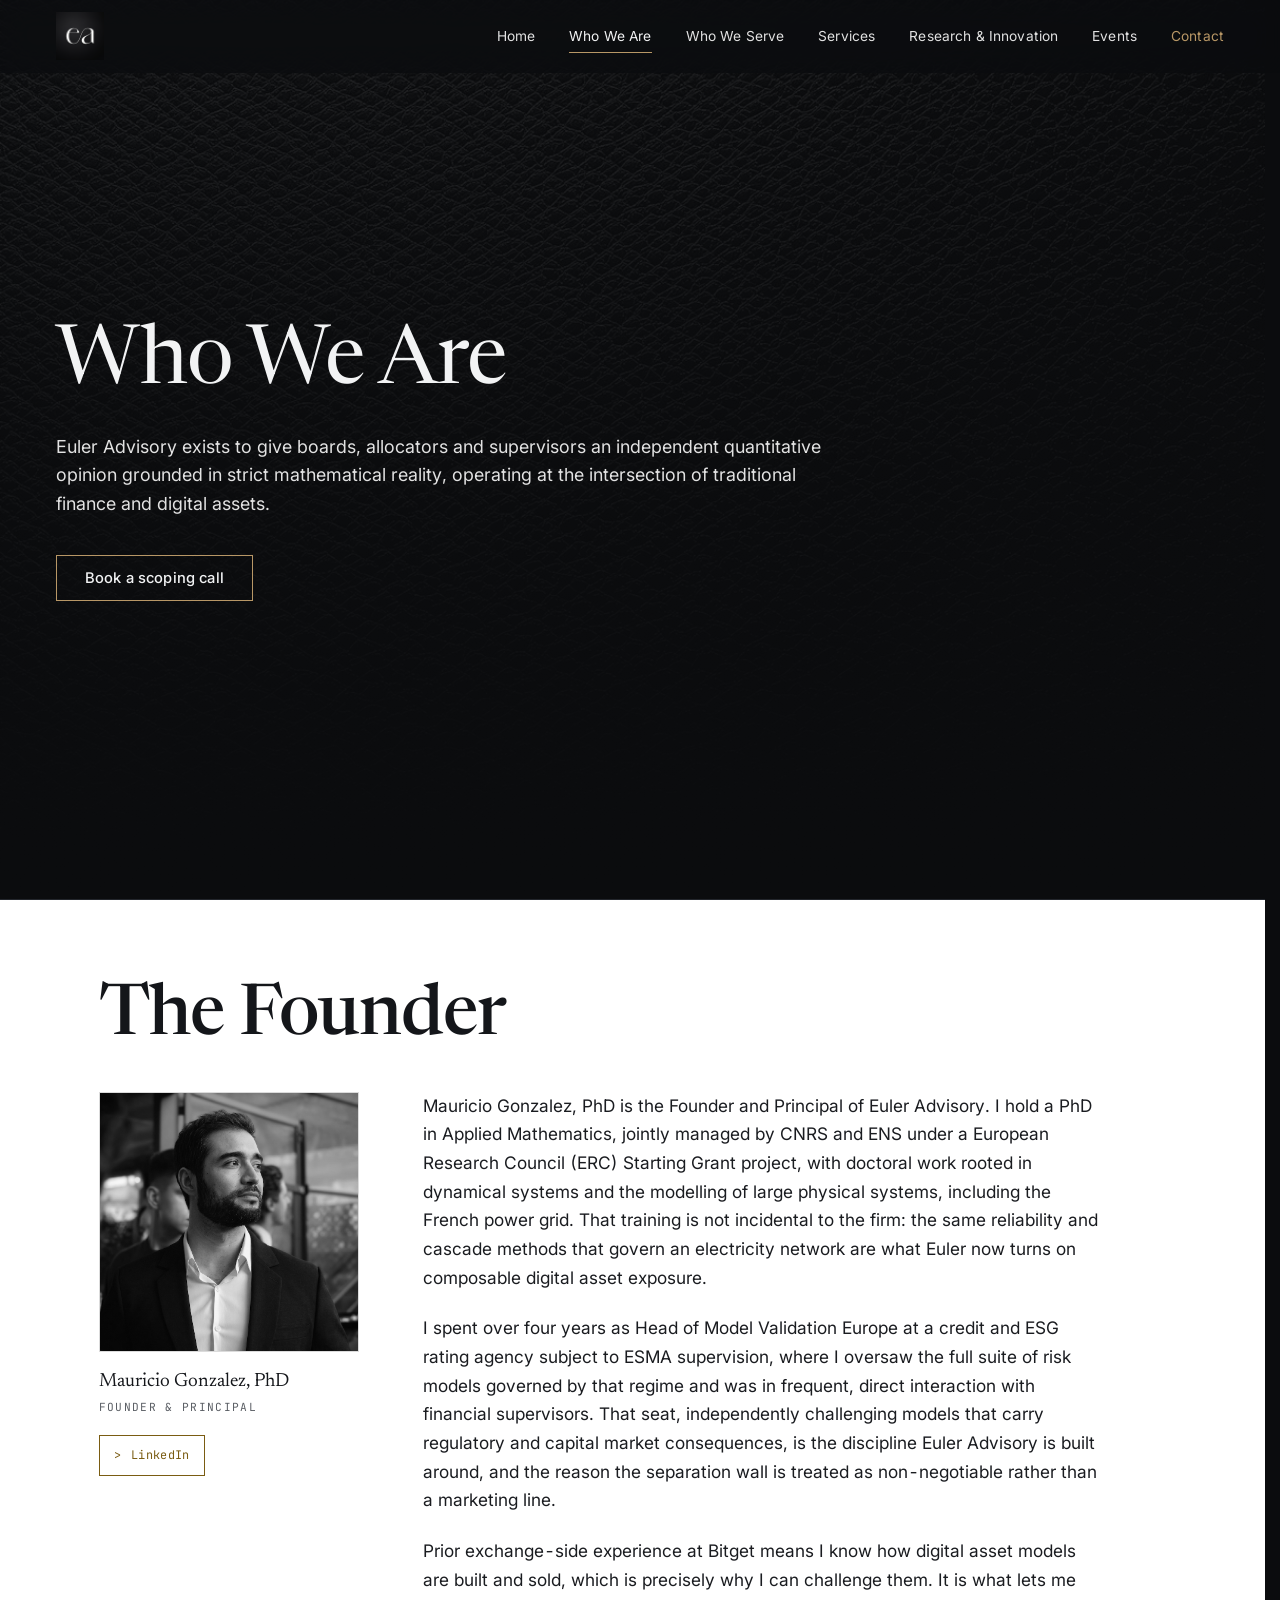
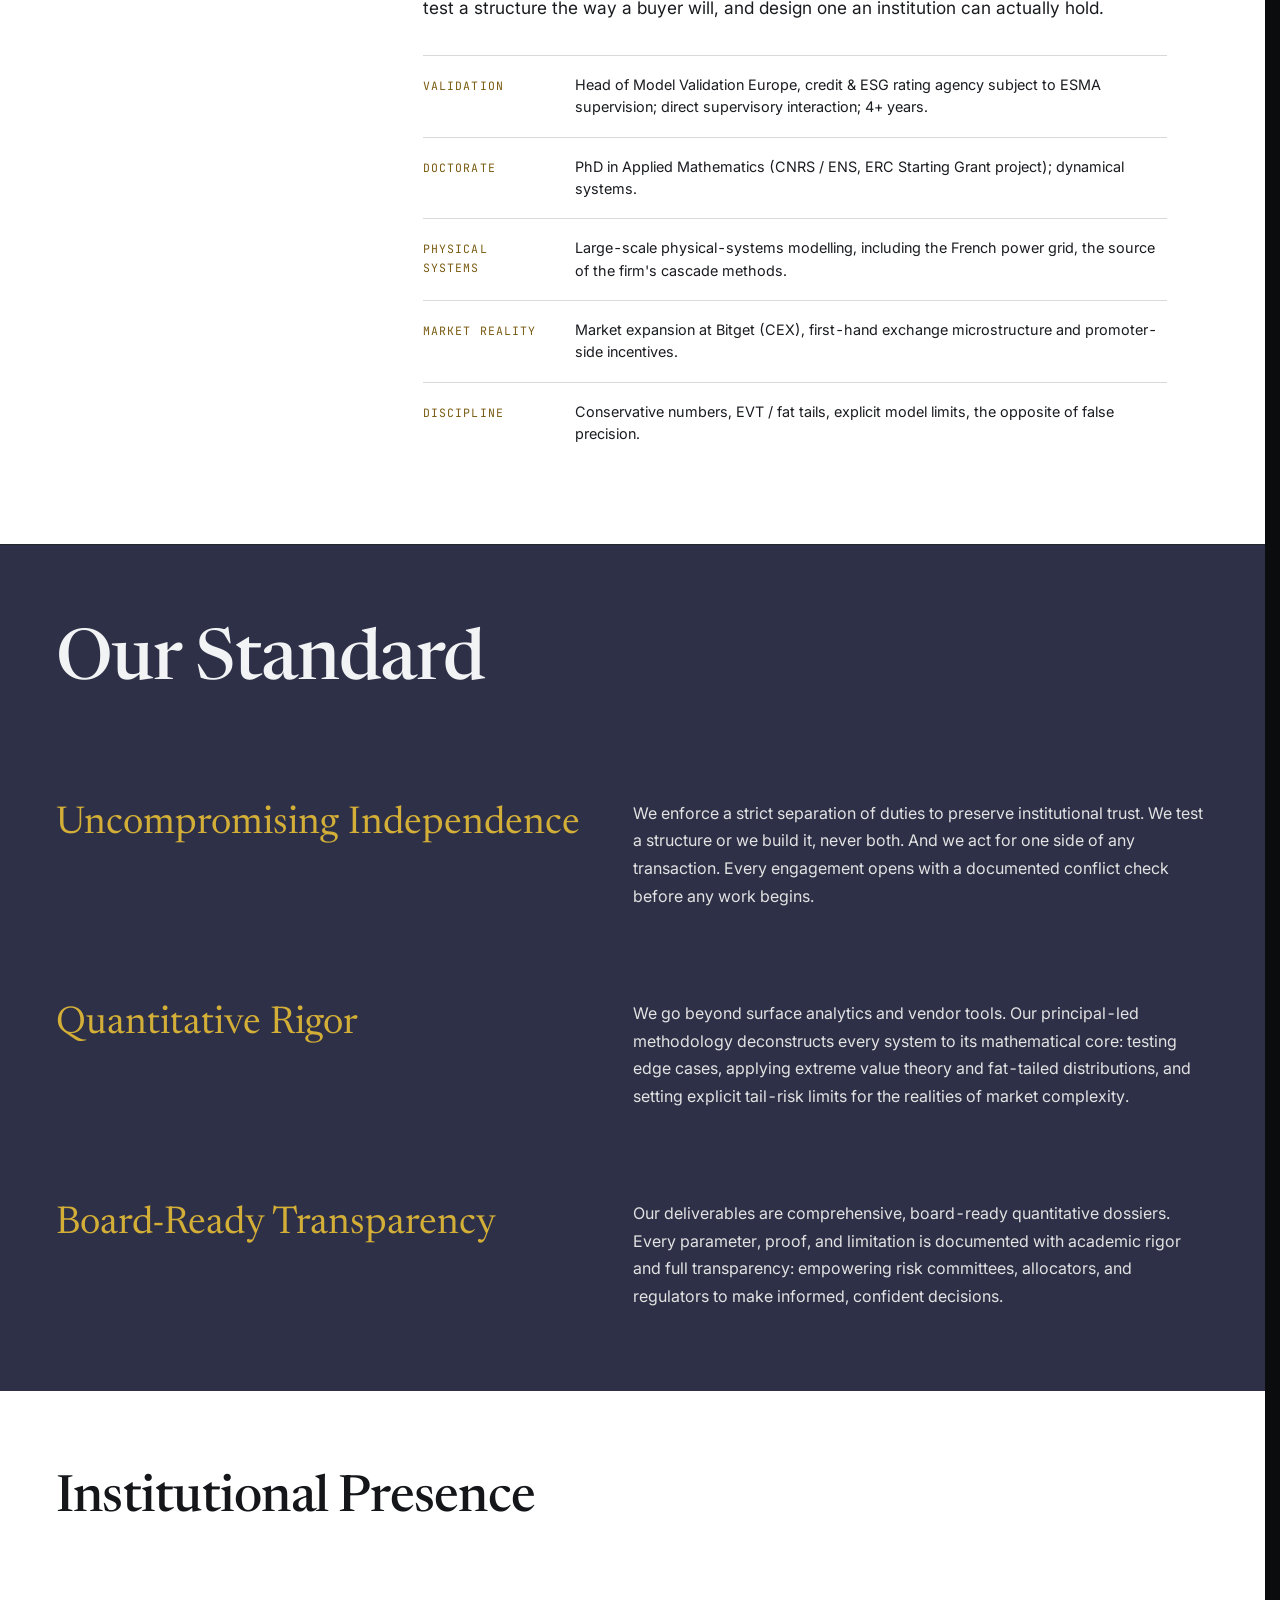
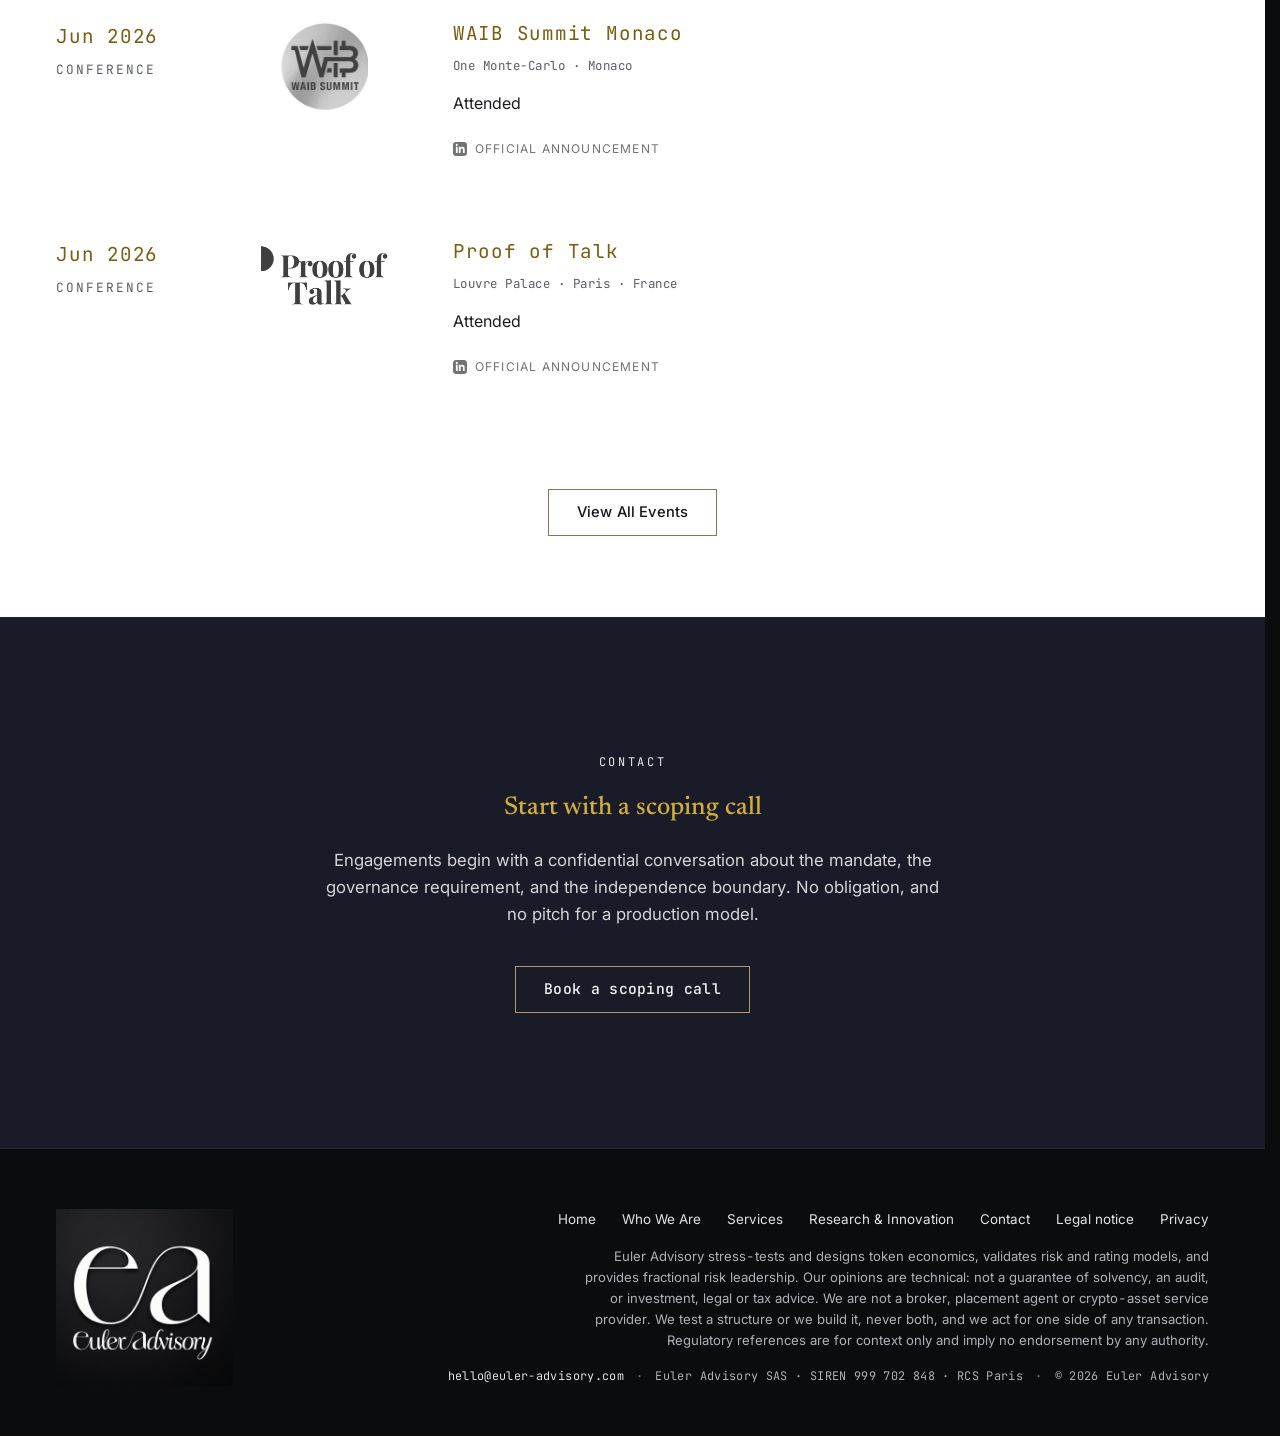
==== commit 4cf44467: "V62" ====
--- a/about.html
+++ b/about.html
@@ -185,7 +185,7 @@
           <div class="eng-content">
             <h3 class="eng-title--date">WAIB Summit Monaco</h3>
             <p class="eng-venue">One Monte-Carlo · Monaco</p>
-            <p class="eng-role clamp-text" id="pres-desc-1">An exclusive summit uniting global leaders, family offices, and institutional allocators at the intersection of AI, Web3, and digital assets. Attendance focused on the structural risk management necessary for institutional scaling, specifically highlighting the requirement for quantitatively sound, independent model validation across tokenised RWAs and stablecoins.</p>
+            <p class="eng-role">Attended</p>
             <div class="eng-actions" style="display: flex; justify-content: space-between; align-items: center; margin-top: 12px;">
               <a href="https://www.linkedin.com/posts/activity-7469629305988308992-GCFx?utm_source=share&amp;utm_medium=member_desktop&amp;rcm=ACoAABTjXt4BngpAM8uMmPIQF9twSZlRTLizKBw" target="_blank" rel="noopener noreferrer" style="display: inline-flex; align-items: center; gap: 8px; font-size: 0.75rem; text-transform: uppercase; letter-spacing: 0.1em; opacity: 0.6; text-decoration: none; transition: opacity 0.2s;" onmouseover="this.style.opacity='1'" onmouseout="this.style.opacity='0.6'">
                 <svg xmlns="http://www.w3.org/2000/svg" width="14" height="14" viewBox="0 0 24 24" fill="currentColor">
@@ -193,7 +193,6 @@
                 </svg>
                 Official Announcement
               </a>
-              <button class="clamp-toggle" type="button" aria-controls="pres-desc-1" aria-expanded="false">See more</button>
             </div>
           </div>
         </div>
@@ -207,7 +206,7 @@
           <div class="eng-content">
             <h3 class="eng-title--date">Proof of Talk</h3>
             <p class="eng-venue">Louvre Palace · Paris · France</p>
-            <p class="eng-role clamp-text" id="pres-desc-2">A highly curated, executive-level forum focused on institutional capital and digital finance. Participation centred on the rigorous liquidity stress testing mandated by EBA and MiCA frameworks, highlighting the mathematical necessity of proving collateral pool resilience against idiosyncratic bank runs and counterparty defaults.</p>
+            <p class="eng-role">Attended</p>
             <div class="eng-actions" style="display: flex; justify-content: space-between; align-items: center; margin-top: 12px;">
               <a href="https://www.linkedin.com/posts/activity-7460305660774240256-JaU1?utm_source=share&amp;utm_medium=member_desktop&amp;rcm=ACoAABTjXt4BngpAM8uMmPIQF9twSZlRTLizKBw" target="_blank" rel="noopener noreferrer" style="display: inline-flex; align-items: center; gap: 8px; font-size: 0.75rem; text-transform: uppercase; letter-spacing: 0.1em; opacity: 0.6; text-decoration: none; transition: opacity 0.2s;" onmouseover="this.style.opacity='1'" onmouseout="this.style.opacity='0.6'">
                 <svg xmlns="http://www.w3.org/2000/svg" width="14" height="14" viewBox="0 0 24 24" fill="currentColor">
@@ -215,7 +214,6 @@
                 </svg>
                 Official Announcement
               </a>
-              <button class="clamp-toggle" type="button" aria-controls="pres-desc-2" aria-expanded="false">See more</button>
             </div>
           </div>
         </div>
@@ -266,7 +264,7 @@
       </p>
       <p class="footer-meta">
         <a href="mailto:hello@euler-advisory.com">hello@euler-advisory.com</a>
-        <span class="dot">·</span><span>Euler Advisory SASU · SIREN 999 702 848 · RCS Paris</span>
+        <span class="dot">·</span><span>Euler Advisory SAS · SIREN 999 702 848 · RCS Paris</span>
         <span class="dot">·</span><span>© 2026 Euler Advisory</span>
       </p>
     </div>
